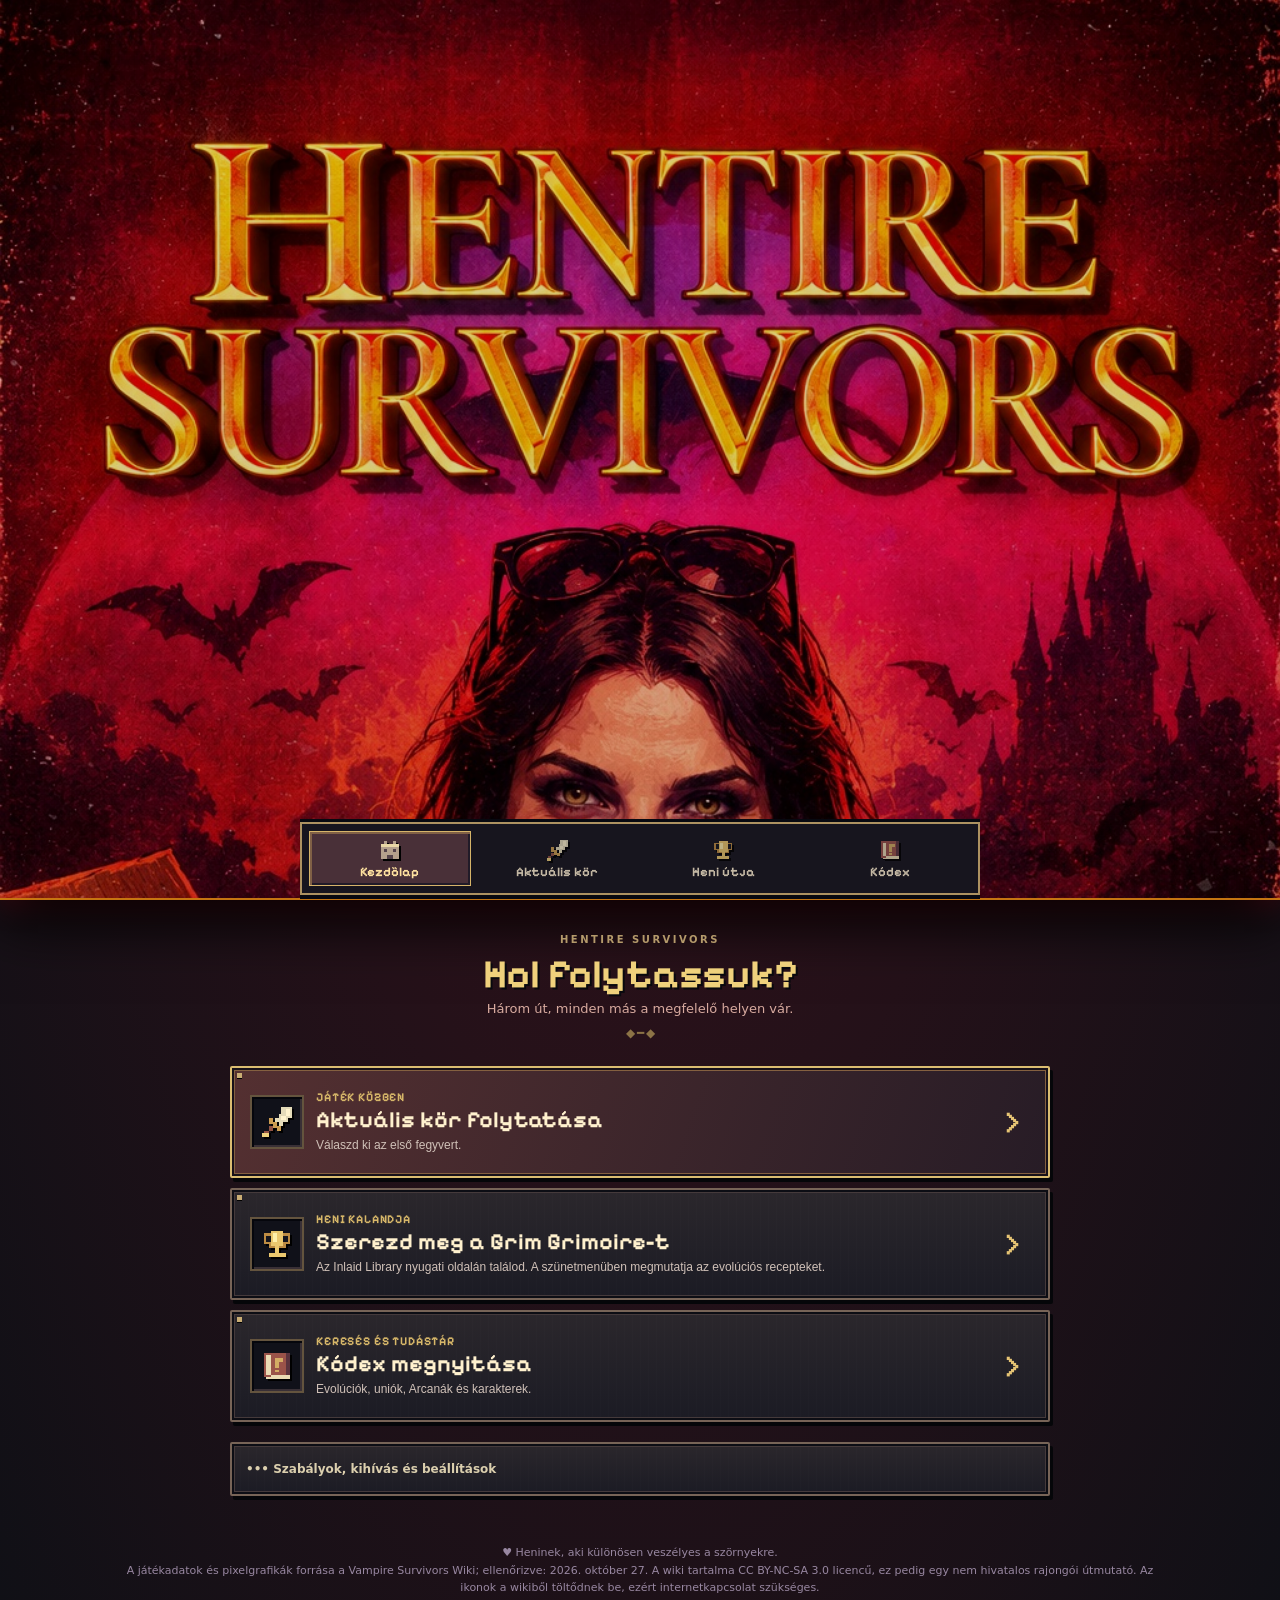
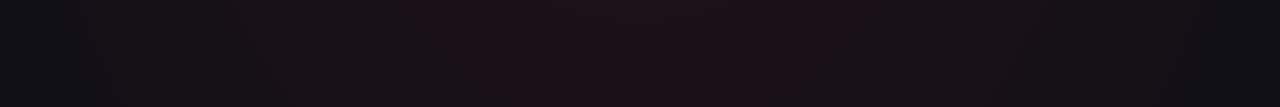
==== index.html @ e1e6dc64 "Connect the codex, original map atlas and contextual run guidance" ====
<!doctype html>
<html lang="hu"><head><meta charset="utf-8"><meta name="viewport" content="width=device-width,initial-scale=1,viewport-fit=cover"><meta name="theme-color" content="#15091e"><meta name="apple-mobile-web-app-capable" content="yes"><meta name="apple-mobile-web-app-status-bar-style" content="black-translucent"><meta name="apple-mobile-web-app-title" content="Hentire Survivors"><link rel="manifest" href="manifest.json"><link rel="apple-touch-icon" sizes="180x180" href="apple-touch-icon.png"><title>Hentire Survivors ♥</title>
<style>
:root{--ink:#fff8e5;--muted:#cdbdd5;--rose:#c43161;--gold:#f6c65e;--night:#100817;--card:#21132e;--line:#4c345a}*{box-sizing:border-box}html{scroll-behavior:smooth}body{margin:0;color:var(--ink);font-family:ui-rounded,-apple-system,BlinkMacSystemFont,system-ui,sans-serif;background:radial-gradient(circle at 20% 0,#50163d 0,transparent 34rem),radial-gradient(circle at 100% 20%,#29255d 0,transparent 30rem),var(--night);min-height:100vh}body:before{content:"";position:fixed;inset:0;pointer-events:none;opacity:.12;background-image:url("data:image/svg+xml,%3Csvg xmlns='http://www.w3.org/2000/svg' width='90' height='90'%3E%3Cpath d='M45 1 51 34 84 45 51 51 45 84 39 51 6 45 39 39Z' fill='none' stroke='%23f5c45e'/%3E%3C/svg%3E")}a{color:inherit}.wrap{width:min(1080px,100%);margin:auto;padding:0 15px 90px}.hero{text-align:center;padding:54px 8px 28px}.eyebrow,.badge,.kind{text-transform:uppercase;letter-spacing:.16em;font-size:10px;font-weight:900;color:var(--gold)}h1,h2{font-family:Georgia,serif}.hero h1{font-size:clamp(40px,10vw,76px);line-height:.94;margin:14px 0;text-shadow:0 3px 0 #5b193b}.hero p{max-width:680px;margin:auto;color:#e3d5e7;line-height:1.6}.heart{display:inline-block;animation:beat 1.6s infinite}@keyframes beat{50%{transform:scale(1.2)}}.quick{display:grid;grid-template-columns:repeat(3,1fr);gap:10px;margin:22px 0}.quick article,.tip,.intro{padding:16px;border:1px solid var(--line);border-radius:18px;background:linear-gradient(145deg,#2b1837,#1b1025);box-shadow:0 12px 30px #05020866}.quick b{display:block;color:var(--gold);font-size:22px}.quick span{font-size:12px;color:var(--muted)}.intro{margin:0 0 18px;text-align:left}.intro h2{margin:0 0 7px;color:var(--gold);font-size:22px}.intro p{margin:0;color:#e3d5e7;line-height:1.55}.tip{line-height:1.5;border-color:#77502b;background:linear-gradient(135deg,#38201c,#20132b)}.tip strong{color:var(--gold)}.nav{position:sticky;top:0;z-index:5;margin:18px -15px 24px;padding:10px 15px;display:flex;gap:8px;overflow:auto;background:#100817df;backdrop-filter:blur(15px);border-block:1px solid #ffffff13}.nav button,.chip,.check{white-space:nowrap;border:1px solid var(--line);background:#291a35;color:white;border-radius:99px;padding:10px 14px;font-weight:800}.nav button.active,.chip.active{background:var(--rose);border-color:#ed7195}.panel{display:none}.panel.active{display:block}.section-head{display:flex;align-items:end;justify-content:space-between;gap:14px;margin:30px 0 14px}.section-head h2{margin:0;font-size:32px}.section-head p{margin:5px 0 0;color:var(--muted);font-size:13px}.count{font-size:11px;color:var(--gold);white-space:nowrap}.controls{display:grid;grid-template-columns:1fr auto;gap:9px}.search{width:100%;padding:14px 16px;border:1px solid var(--line);border-radius:14px;background:#160c20;color:white;font-size:16px;outline:none}.search:focus{border-color:var(--gold)}.filters{display:flex;gap:7px;overflow:auto;margin:11px 0 15px}.filters .chip{padding:7px 11px;font-size:11px}.grid{display:grid;grid-template-columns:repeat(auto-fit,minmax(295px,1fr));gap:13px}.card{position:relative;padding:15px;border:1px solid var(--line);border-radius:20px;background:linear-gradient(150deg,#2b1a38,#1a1024);box-shadow:0 12px 28px #05020855;overflow:hidden}.card.done{opacity:.58}.card.done:after{content:"✓ megvan";position:absolute;right:-25px;top:18px;transform:rotate(38deg);background:#287055;padding:5px 30px;font-size:9px;font-weight:900}.badge{display:inline-flex;padding:4px 8px;border-radius:8px;background:#4c285d;color:#f0e3f3}.recipe{display:grid;grid-template-columns:1fr 20px 1fr 20px 1fr;align-items:center;text-align:center;margin:13px 0}.recipe.multi{grid-template-columns:1.35fr 24px 1fr}.item{min-width:0}.icons{display:flex;justify-content:center;align-items:center;gap:3px;min-height:48px;flex-wrap:wrap}.item img{width:48px;height:48px;object-fit:contain;image-rendering:pixelated;filter:drop-shadow(0 4px 5px #0008)}.icons.multi-icons img{width:34px;height:34px}.item b{display:block;font-size:12px;line-height:1.15;margin-top:5px;overflow-wrap:anywhere}.symbol{font-size:20px;color:var(--gold);font-weight:900}.result b{color:#ffd677}.details{border-top:1px solid #ffffff14;padding-top:11px;color:#d5c7da;font-size:12px;line-height:1.5}.details b{color:white}.card-actions{display:flex;align-items:center;justify-content:space-between;margin-top:12px}.learn{font-size:11px;color:var(--gold);text-decoration:none}.check{border:0;border-radius:10px;padding:8px 10px}.done .check{background:#287055}.map-list{display:grid;gap:11px;margin-top:14px}.map{display:grid;grid-template-columns:52px 1fr auto;gap:12px;align-items:center;padding:14px;border:1px solid var(--line);border-radius:18px;background:#21142e}.map-icon{width:52px;height:52px;display:grid;place-items:center;border-radius:14px;font-size:27px;background:linear-gradient(145deg,#7349b2,#341d4c)}.map h3{margin:0 0 4px;font-size:16px}.map p{margin:0;color:var(--muted);font-size:12px;line-height:1.4}.dlc-grid{display:grid;grid-template-columns:repeat(auto-fit,minmax(240px,1fr));gap:12px}.dlc{padding:18px;border:1px solid var(--line);border-radius:20px;background:linear-gradient(135deg,#2d1b3d,#1a1125)}.dlc h3{margin:9px 0 6px}.dlc p{color:var(--muted);font-size:13px;line-height:1.5}.dlc a{color:var(--gold);font-size:12px}.footer{text-align:center;color:#9887a1;font-size:11px;line-height:1.6;margin-top:48px}.empty{display:none;text-align:center;color:var(--muted);padding:35px}.empty.show{display:block}@media(max-width:540px){.hero{padding-top:38px}.quick{grid-template-columns:1fr}.quick article{display:flex;justify-content:space-between;align-items:center}.controls{grid-template-columns:1fr}.map{grid-template-columns:50px 1fr}.map .kind{grid-column:2}.card{padding:13px}.item img{width:43px;height:43px}.icons.multi-icons img{width:31px;height:31px}}@media(prefers-reduced-motion:reduce){*{scroll-behavior:auto}.heart{animation:none}}
</style><style>.portrait-card{position:relative;width:min(520px,94%);margin:24px auto 0;padding:8px 8px 12px;border:1px solid #f6c65e66;border-radius:28px;background:linear-gradient(145deg,#5b2347,#25132f);box-shadow:0 20px 50px #05020899,0 0 0 5px #ffffff08;transform:rotate(-.7deg)}.portrait-card:before,.portrait-card:after{position:absolute;z-index:2;display:grid;place-items:center;width:38px;height:38px;border-radius:50%;background:#c43161;color:#fff8e5;font-size:19px;box-shadow:0 5px 15px #0008}.portrait-card:before{content:"♥";top:-15px;left:-12px;transform:rotate(-12deg)}.portrait-card:after{content:"🦇";right:-12px;bottom:28px;transform:rotate(10deg)}.portrait-card img{display:block;width:100%;height:auto;aspect-ratio:412/302;object-fit:cover;border-radius:21px;box-shadow:inset 0 0 0 1px #ffffff22}.portrait-card figcaption{padding:10px 8px 0;color:#eadbec;font-size:12px;font-style:italic;letter-spacing:.02em}</style><style id="cover-art">:root{--cover-art:url("[data-uri]")}</style><style id="hentire-theme">/* Copyright 2021 The Pixelify Sans Project Authors (https://github.com/eifetx/Pixelify-Sans)

This Font Software is licensed under the SIL Open Font License, Version 1.1.
This license is copied below, and is also available with a FAQ at:
https://scripts.sil.org/OFL


-----------------------------------------------------------
SIL OPEN FONT LICENSE Version 1.1 - 26 February 2007
-----------------------------------------------------------

PREAMBLE
The goals of the Open Font License (OFL) are to stimulate worldwide
development of collaborative font projects, to support the font creation
efforts of academic and linguistic communities, and to provide a free and
open framework in which fonts may be shared and improved in partnership
with others.

The OFL allows the licensed fonts to be used, studied, modified and
redistributed freely as long as they are not sold by themselves. The
fonts, including any derivative works, can be bundled, embedded,
redistributed and/or sold with any software provided that any reserved
names are not used by derivative works. The fonts and derivatives,
however, cannot be released under any other type of license. The
requirement for fonts to remain under this license does not apply
to any document created using the fonts or their derivatives.

DEFINITIONS
"Font Software" refers to the set of files released by the Copyright
Holder(s) under this license and clearly marked as such. This may
include source files, build scripts and documentation.

"Reserved Font Name" refers to any names specified as such after the
copyright statement(s).

"Original Version" refers to the collection of Font Software components as
distributed by the Copyright Holder(s).

"Modified Version" refers to any derivative made by adding to, deleting,
or substituting -- in part or in whole -- any of the components of the
Original Version, by changing formats or by porting the Font Software to a
new environment.

"Author" refers to any designer, engineer, programmer, technical
writer or other person who contributed to the Font Software.

PERMISSION & CONDITIONS
Permission is hereby granted, free of charge, to any person obtaining
a copy of the Font Software, to use, study, copy, merge, embed, modify,
redistribute, and sell modified and unmodified copies of the Font
Software, subject to the following conditions:

1) Neither the Font Software nor any of its individual components,
in Original or Modified Versions, may be sold by itself.

2) Original or Modified Versions of the Font Software may be bundled,
redistributed and/or sold with any software, provided that each copy
contains the above copyright notice and this license. These can be
included either as stand-alone text files, human-readable headers or
in the appropriate machine-readable metadata fields within text or
binary files as long as those fields can be easily viewed by the user.

3) No Modified Version of the Font Software may use the Reserved Font
Name(s) unless explicit written permission is granted by the corresponding
Copyright Holder. This restriction only applies to the primary font name as
presented to the users.

4) The name(s) of the Copyright Holder(s) or the Author(s) of the Font
Software shall not be used to promote, endorse or advertise any
Modified Version, except to acknowledge the contribution(s) of the
Copyright Holder(s) and the Author(s) or with their explicit written
permission.

5) The Font Software, modified or unmodified, in part or in whole,
must be distributed entirely under this license, and must not be
distributed under any other license. The requirement for fonts to
remain under this license does not apply to any document created
using the Font Software.

TERMINATION
This license becomes null and void if any of the above conditions are
not met.

DISCLAIMER
THE FONT SOFTWARE IS PROVIDED "AS IS", WITHOUT WARRANTY OF ANY KIND,
EXPRESS OR IMPLIED, INCLUDING BUT NOT LIMITED TO ANY WARRANTIES OF
MERCHANTABILITY, FITNESS FOR A PARTICULAR PURPOSE AND NONINFRINGEMENT
OF COPYRIGHT, PATENT, TRADEMARK, OR OTHER RIGHT. IN NO EVENT SHALL THE
COPYRIGHT HOLDER BE LIABLE FOR ANY CLAIM, DAMAGES OR OTHER LIABILITY,
INCLUDING ANY GENERAL, SPECIAL, INDIRECT, INCIDENTAL, OR CONSEQUENTIAL
DAMAGES, WHETHER IN AN ACTION OF CONTRACT, TORT OR OTHERWISE, ARISING
FROM, OUT OF THE USE OR INABILITY TO USE THE FONT SOFTWARE OR FROM
OTHER DEALINGS IN THE FONT SOFTWARE.
 */
@font-face {
  font-family: "Pixelify Sans";
  src: url("[data-uri]") format("truetype");
  font-style: normal;
  font-weight: 700;
  font-display: swap;
}
@font-face {
  font-family: "Grenze Gotisch";
  src: url("[data-uri]") format("truetype");
  font-style: normal;
  font-weight: 700;
  font-display: swap;
}

:root {
  --ink: #fff3d6;
  --muted: #d7aa9f;
  --rose: #b90f22;
  --gold: #ffb21a;
  --night: #090103;
  --card: #26090d;
  --line: #76241f;
}

body {
  background:
    radial-gradient(circle at 50% 0, #9e111f 0, transparent 34rem),
    radial-gradient(circle at 10% 42%, #4e080d 0, transparent 28rem),
    #090103;
}

h1,
h2,
h3,
.nav button,
.quick b,
.badge,
.kind,
.map h3,
.dlc h3,
.item b {
  font-family: "Grenze Gotisch", Georgia, serif;
  letter-spacing: .015em;
}

h2 { font-size: clamp(34px, 7vw, 48px); }

body::before {
  background-image:
    linear-gradient(#120002b8, #090103e8),
    var(--cover-art);
  background-position: center top;
  background-size: cover;
  background-attachment: fixed;
  opacity: .3;
}

.cover-hero {
  width: 100vw;
  max-height: 900px;
  aspect-ratio: 2 / 3;
  margin: 0 0 28px calc(50% - 50vw);
  padding: 0;
  background-image: var(--cover-art);
  background-position: center top;
  background-size: cover;
  background-repeat: no-repeat;
  border-bottom: 2px solid #f09116;
  box-shadow: 0 22px 55px #000, 0 4px 24px #bd102477;
}

.quick article,
.tip,
.finder,
.card,
.map,
.dlc,
.slot,
.road-step,
.stage-card,
.relic-card,
.secret-card,
.death-step,
.run-state,
.recent-card,
.challenge-box,
.arcana-card,
.character-card,
.mechanic-card {
  border-color: #76241f;
  background: linear-gradient(145deg, #381014e8, #150507f2 68%);
  box-shadow: 0 12px 28px #0009, inset 0 1px #ffb21a14;
}

.tip,
.death-build {
  border-color: #b95b18;
  background: linear-gradient(135deg, #43150d, #1b0609 70%);
}

.nav {
  background: #0b0204ed;
  border-color: #7d221f;
  box-shadow: 0 8px 28px #000b;
}

.nav.primary-nav {
  position: fixed;
  inset: auto 10px max(8px,env(safe-area-inset-bottom));
  z-index: 30;
  display: grid;
  grid-template-columns: repeat(4,minmax(0,1fr));
  gap: 5px;
  width: min(620px,calc(100% - 20px));
  margin: 0 auto;
  padding: 7px;
  overflow: visible;
  border: 1px solid #a54128;
  border-radius: 20px;
  background: linear-gradient(145deg,#1b0508f5,#080103fa);
  backdrop-filter: blur(18px);
  box-shadow: 0 18px 42px #000d,0 0 30px #b5162938;
}
.nav.primary-nav button { display: grid; place-items: center; gap: 2px; min-width: 0; min-height: 54px; padding: 6px 4px; border-radius: 14px; white-space: normal; line-height: 1; }
.nav.primary-nav button > span { font-family: system-ui,sans-serif; font-size: 20px; }
.nav.primary-nav button > small { font-size: 10px; font-weight: 900; }

.nav button,
.chip,
.check,
.play-tools button,
.secret-done,
.dlc-toggle {
  border-color: #76241f;
  background: #2c090d;
}

.nav button.active,
.chip.active,
.play-tools button.active {
  color: #fff6dc;
  border-color: #ff9c19;
  background: linear-gradient(135deg, #bd1024, #7d0713);
  box-shadow: 0 0 16px #d3182f66;
}

.badge,
.slot-num {
  color: #ffd36a;
  background: #70111a;
}

.search,
.finder select,
.slot select {
  border-color: #76241f;
  background: #100204;
}

.roadmap::before { background: #8d2c22; }
.road-check { border-color: #ffad19; background: #26090d; }
.map-icon { background: linear-gradient(145deg, #b21b25, #4a090f); }
.details { border-color: #8d2c224d; }
.unlock-details { display: grid; gap: 8px; }
.unlock-entry { display: block; line-height: 1.42; }
.unlock-entry .unlock-entry { margin-top: 5px; padding-left: 12px; border-left: 2px solid #8d2c22; }
.unlock-entry b { color: #ffd36a; }
.result b, .learn, .symbol, .kind, .count, .eyebrow { color: #ffc143; }
.play-tools #wakeToggle { display: none; }
.compact .nav.primary-nav { display: grid; }

/* Kezdőlap és információs hierarchia */
.home-panel { max-width: 820px; margin: 0 auto; }
.home-heading { margin: 25px 0 14px; text-align: center; }
.home-heading h2 { margin: 3px 0; }
.home-heading p { margin: 0; color: #d7aa9f; font-size: 13px; }
.home-actions { display: grid; gap: 10px; }
.home-card { display: grid; grid-template-columns: 54px 1fr 24px; gap: 12px; align-items: center; width: 100%; min-height: 104px; padding: 15px; border: 1px solid #76241f; border-radius: 20px; background: linear-gradient(145deg,#310d12,#160507); color: var(--ink); text-align: left; box-shadow: 0 12px 28px #0009,inset 0 1px #ffb21a14; }
.home-card.home-play { border-color: #c67a20; background: linear-gradient(135deg,#51170f,#24070b 72%); }
.home-card .home-icon { display: grid; place-items: center; width: 54px; height: 54px; border-radius: 16px; background: #160507; font: 28px system-ui,sans-serif; }
.home-card > span:nth-child(2) { display: grid; gap: 3px; min-width: 0; }
.home-card small { color: #ffc143; font-size: 9px; font-weight: 900; letter-spacing: .12em; text-transform: uppercase; }
.home-card b { font: 700 22px/1.05 "Grenze Gotisch",Georgia,serif; }
.home-card em { color: #d7aa9f; font-size: 12px; font-style: normal; line-height: 1.35; }
.home-card > i { color: #ffc143; font: 34px/1 system-ui,sans-serif; }
.home-more,.section-drawer { margin: 13px 0 18px; border: 1px solid #76241f; border-radius: 16px; background: #160507e8; overflow: hidden; }
.home-more > summary,.section-drawer > summary { display: flex; align-items: center; justify-content: space-between; min-height: 48px; padding: 11px 14px; color: #e8c9bd; cursor: pointer; font-size: 12px; font-weight: 900; list-style: none; }
.home-more > summary::-webkit-details-marker,.section-drawer > summary::-webkit-details-marker { display: none; }
.home-more-body { padding: 0 12px 12px; }
.section-drawer[open] > summary span { transform: rotate(45deg); }
.hub-links { display: grid; grid-template-columns: repeat(3,minmax(0,1fr)); gap: 7px; padding: 0 10px 10px; }
.hub-links button { min-height: 48px; padding: 8px; border: 1px solid #76241f; border-radius: 12px; background: #2c090d; color: var(--ink); font: 700 14px "Grenze Gotisch",Georgia,serif; }

/* Játék közbeni buildsegéd */
.loadout-title { display: flex; align-items: center; justify-content: space-between; margin-bottom: 9px; }
.loadout-title h3 { margin: 0; }
.loadout-title span { color: #ffc143; font-size: 12px; font-weight: 900; }
.icon-slots { grid-template-columns: repeat(3, minmax(0, 1fr)); gap: 9px; }
.gear-slot { position: relative; min-width: 0; min-height: 126px; padding: 8px; border: 1px solid #76241f; border-radius: 17px; background: linear-gradient(145deg,#310d12,#160507); color: var(--ink); text-align: center; box-shadow: inset 0 1px #ffb21a12; }
.gear-slot.empty { display: grid; place-items: center; border-style: dashed; color: #b98177; }
.gear-slot.empty:hover { border-color: #ff9c19; color: #ffd36a; }
.slot-add { display: grid; gap: 4px; justify-items: center; }
.slot-add strong { display: grid; place-items: center; width: 40px; height: 40px; border-radius: 50%; background: #551019; color: #ffd36a; font-size: 28px; font-weight: 400; }
.slot-add span { font-size: 10px; font-weight: 800; }
.gear-main { width: 100%; min-height: 82px; padding: 4px 2px; border: 0; background: transparent; color: inherit; }
.gear-main img { display: block; width: 52px; height: 52px; margin: 0 auto 5px; object-fit: contain; image-rendering: pixelated; filter: drop-shadow(0 5px 5px #0009); }
.gear-main b { display: block; min-height: 24px; font: 700 12px/1.05 "Grenze Gotisch",Georgia,serif; overflow-wrap: anywhere; }
.gear-remove { position: absolute; top: 4px; right: 4px; display: grid; place-items: center; width: 36px; height: 36px; padding: 0; border: 1px solid #76241f; border-radius: 50%; background: #160507e8; color: #d7aa9f; font-size: 18px; }
.gear-max { display: inline-flex; align-items: center; justify-content: center; min-height: 36px; gap: 4px; margin-top: 3px; padding: 7px 10px; border: 1px solid #76241f; border-radius: 999px; background: #200609; color: #d7aa9f; font-size: 10px; font-weight: 900; }
.gear-max.active { border-color: #ff9c19; background: #7d0713; color: #fff3d6; box-shadow: 0 0 10px #d3182f66; }
.choice-assistant { margin-top: 24px; }
.recommendation-list { display: grid; gap: 9px; }
.recommendation { display: grid; grid-template-columns: 48px 1fr auto; gap: 11px; align-items: center; padding: 12px; border: 1px solid #76241f; border-radius: 16px; background: linear-gradient(145deg,#321015,#170608); }
.recommendation.ready { border-color: #3a9b75; background: linear-gradient(145deg,#12382c,#0d1f1a); }
.recommendation.next { border-color: #bd7923; }
.recommendation.synergy { border-color: #734f93; }
.recommendation-icon { position: relative; display: grid; place-items: center; width: 48px; height: 48px; border-radius: 13px; background: #100204; }
.recommendation-icon img { width: 40px; height: 40px; object-fit: contain; image-rendering: pixelated; }
.recommendation h3 { margin: 0 0 3px; font-size: 18px; }
.recommendation p { margin: 0; color: #d7aa9f; font-size: 12px; line-height: 1.4; }
.recommendation-action { min-height: 40px; padding: 9px 12px; border: 1px solid #a54128; border-radius: 10px; background: #541019; color: #fff3d6; font-size: 10px; font-weight: 900; }
.recommendation-rank { display: inline-block; margin-bottom: 4px; color: #ffc143; font-size: 9px; font-weight: 900; letter-spacing: .09em; text-transform: uppercase; }
.run-state { display: grid; grid-template-columns: 42px 1fr; gap: 10px; align-items: center; }
.run-state img { width: 40px; height: 40px; object-fit: contain; image-rendering: pixelated; }

/* Felszerelésválasztó alsó panel */
.gear-picker { width: min(720px,calc(100% - 24px)); max-width: none; max-height: min(820px,88dvh); margin: auto auto 12px; padding: 18px; border: 1px solid #a54128; border-radius: 25px; background: linear-gradient(160deg,#26090d,#090103 78%); color: var(--ink); box-shadow: 0 24px 80px #000; }
.gear-picker::backdrop { background: #050001c7; backdrop-filter: blur(5px); }
.gear-picker[open] { animation: picker-in .2s ease-out; }
@keyframes picker-in { from { transform: translateY(32px); opacity: 0; } }
.picker-head { display: flex; align-items: flex-start; justify-content: space-between; gap: 12px; }
.picker-head h2 { margin: 2px 0 13px; font-size: 31px; }
.picker-close { width: 40px; height: 40px; border: 1px solid #76241f; border-radius: 50%; background: #2c090d; color: var(--ink); font-size: 27px; }
.picker-search,.profile-search { display: flex; align-items: center; gap: 8px; padding: 10px 12px; border: 1px solid #76241f; border-radius: 13px; background: #100204; }
.picker-search input,.profile-search input { min-width: 0; width: 100%; border: 0; outline: 0; background: transparent; color: var(--ink); font-size: 16px; }
.unlocked-filter { display: flex; align-items: center; gap: 7px; margin: 11px 2px; color: #d7aa9f; font-size: 12px; }
.unlocked-filter input { accent-color: #b90f22; }
.picker-grid { display: grid; grid-template-columns: repeat(5,minmax(0,1fr)); gap: 8px; max-height: min(570px,60dvh); overflow-y: auto; padding: 2px 2px 24px; }
.picker-item,.profile-item { position: relative; min-width: 0; padding: 9px 5px; border: 1px solid #76241f; border-radius: 14px; background: #24080c; color: var(--ink); text-align: center; }
.picker-item.selected,.profile-item.done { border-color: #ff9c19; background: linear-gradient(145deg,#7d0713,#3a090e); box-shadow: 0 0 14px #d3182f44; }
.picker-item.locked { opacity: .32; }
.picker-item img,.profile-item img { display: block; width: 46px; height: 46px; margin: 0 auto 6px; object-fit: contain; image-rendering: pixelated; filter: drop-shadow(0 4px 4px #0008); }
.picker-item span,.profile-item span { display: block; font: 700 11px/1.05 "Grenze Gotisch",Georgia,serif; overflow-wrap: anywhere; }
.picker-item .item-check,.profile-item .item-check { position: absolute; top: 5px; right: 5px; display: grid; place-items: center; width: 20px; height: 20px; border-radius: 50%; background: #ff9c19; color: #26090d; font: 900 11px system-ui; }

/* Heni feloldási profilja */
.profile-overview { display: grid; grid-template-columns: 160px 1fr; gap: 16px; align-items: stretch; margin-bottom: 14px; }
.profile-ring { --profile-angle: 0deg; display: grid; place-items: center; aspect-ratio: 1; border-radius: 50%; background: conic-gradient(#ffae1a var(--profile-angle),#351015 0); box-shadow: 0 12px 30px #0009, inset 0 0 0 1px #ffb21a33; }
.profile-ring::before { content: ""; grid-area: 1/1; width: 76%; height: 76%; border-radius: 50%; background: #130406; box-shadow: inset 0 0 18px #000; }
.profile-ring > div { z-index: 1; grid-area: 1/1; text-align: center; }
.profile-ring strong { display: block; color: #ffd36a; font: 700 34px "Grenze Gotisch",Georgia,serif; }
.profile-ring span { color: #d7aa9f; font-size: 10px; }
.profile-next { display: flex; flex-direction: column; justify-content: center; padding: 17px; border: 1px solid #b95b18; border-radius: 20px; background: linear-gradient(135deg,#43150d,#1b0609 70%); }
.profile-next .next-label { color: #ffc143; font-size: 9px; font-weight: 900; letter-spacing: .12em; text-transform: uppercase; }
.profile-next h3 { margin: 5px 0; font-size: 25px; }
.profile-next p { margin: 0; color: #e0c8c1; font-size: 13px; line-height: 1.45; }
.profile-categories { display: grid; grid-template-columns: repeat(4,minmax(0,1fr)); gap: 8px; margin-bottom: 15px; }
.profile-category { min-width: 0; padding: 11px 8px; border: 1px solid #76241f; border-radius: 14px; background: #26090d; color: var(--ink); text-align: left; }
.profile-category.active { border-color: #ff9c19; background: linear-gradient(145deg,#7d0713,#3a090e); }
.profile-category b { display: block; margin-bottom: 3px; font: 700 16px "Grenze Gotisch",Georgia,serif; }
.profile-category span { color: #d7aa9f; font-size: 10px; }
.profile-category .category-bar { height: 3px; margin-top: 7px; overflow: hidden; border-radius: 4px; background: #120204; }
.profile-category .category-bar i { display: block; height: 100%; background: #ff9c19; }
.profile-browser { padding: 14px; border: 1px solid #76241f; border-radius: 20px; background: linear-gradient(145deg,#2a0b0f,#120406); }
.profile-browser-head { display: flex; justify-content: space-between; align-items: end; gap: 12px; margin-bottom: 12px; }
.profile-browser-head h3 { margin: 2px 0 0; font-size: 26px; }
.profile-search { width: min(260px,46%); padding-block: 8px; }
.profile-grid { display: grid; grid-template-columns: repeat(6,minmax(0,1fr)); gap: 8px; }
.profile-item { opacity: .48; }
.profile-item.done { opacity: 1; }
.profile-actions { display: flex; flex-wrap: wrap; gap: 7px; margin: -5px 0 15px; padding: 12px; border: 1px solid #76241f; border-radius: 15px; background: #160507; }
.profile-actions button { padding: 8px 10px; border: 1px solid #76241f; border-radius: 10px; background: #2c090d; color: var(--ink); font-weight: 800; }
.profile-actions .danger { margin-left: auto; color: #ff9a9a; }
.profile-more { min-width: 42px; font-size: 20px; }

.codex-filters {
  display: flex;
  gap: 7px;
  margin: 10px 0 15px;
  overflow-x: auto;
}

.codex-filter {
  flex: 0 0 auto;
  padding: 8px 12px;
  border: 1px solid #76241f;
  border-radius: 999px;
  background: #2c090d;
  color: var(--ink);
  font-weight: 800;
}

.codex-filter.active {
  border-color: #ff9c19;
  background: linear-gradient(135deg, #bd1024, #7d0713);
}

.arcana-grid,
.character-grid,
.mechanics-grid {
  display: grid;
  gap: 12px;
  margin-top: 15px;
}

.arcana-grid { grid-template-columns: repeat(auto-fit, minmax(330px, 1fr)); }
.character-grid { grid-template-columns: repeat(auto-fit, minmax(320px, 1fr)); }

.arcana-card,
.character-card {
  display: grid;
  grid-template-columns: 112px 1fr;
  gap: 14px;
  padding: 14px;
  border: 1px solid #76241f;
  border-radius: 19px;
}

.arcana-art,
.character-portrait {
  align-self: start;
  display: grid;
  place-items: center;
  min-height: 112px;
  border-radius: 14px;
  background: radial-gradient(circle, #9a1724, #170305 70%);
}

.arcana-art img {
  width: 104px;
  height: 142px;
  object-fit: contain;
  filter: drop-shadow(0 8px 10px #000a);
}

.character-portrait img {
  width: 96px;
  height: 112px;
  object-fit: contain;
  image-rendering: pixelated;
  filter: drop-shadow(0 8px 8px #000b);
}

.arcana-card h3,
.character-card h3 { margin: 7px 0 4px; font-size: 23px; }
.arcana-card p,
.character-card p { margin: 5px 0; color: #e0c8c1; font-size: 13px; line-height: 1.45; }
.arcana-card small { display: block; margin: 7px 0; color: var(--muted); line-height: 1.4; }
.arcana-card .learn,
.character-card .learn { display: inline-block; margin-top: 6px; }
.character-weapon { color: #ffc143 !important; font-weight: 900; }

.mechanic-card {
  border: 1px solid #76241f;
  border-radius: 17px;
  overflow: hidden;
}

.mechanic-card summary {
  display: grid;
  grid-template-columns: 38px 1fr 28px;
  align-items: center;
  gap: 8px;
  padding: 14px;
  cursor: pointer;
  list-style: none;
  font-family: "Grenze Gotisch", Georgia, serif;
  font-size: 23px;
}

.mechanic-card summary::-webkit-details-marker { display: none; }
.mechanic-icon { font-family: system-ui, sans-serif; font-size: 24px; }
.mechanic-open { color: var(--gold); text-align: center; }
.mechanic-card[open] .mechanic-open { transform: rotate(45deg); }
.mechanic-card > div { padding: 0 16px 16px 60px; color: #e0c8c1; line-height: 1.55; }
.mechanic-card p { margin-top: 0; }
.dlc-hook { color: #ffe1b0 !important; font-size: 14px !important; }
.dlc-recipes { padding-top: 10px; border-top: 1px solid #76241f66; }

@media (max-width: 540px) {
  .cover-hero {
    max-height: none;
    margin-bottom: 0;
  }
  .home-heading { margin-top: 19px; }
  .home-heading h2 { font-size: 34px; }
  .home-card { grid-template-columns: 48px 1fr 18px; min-height: 94px; padding: 12px; }
  .home-card .home-icon { width: 48px; height: 48px; font-size: 24px; }
  .home-card b { font-size: 19px; }
  .hub-links { grid-template-columns: repeat(2,minmax(0,1fr)); }
  .nav.primary-nav { inset-inline: 6px; bottom: max(5px,env(safe-area-inset-bottom)); width: calc(100% - 12px); }
  .nav.primary-nav button { min-height: 50px; }
  .nav.primary-nav button > span { font-size: 18px; }
  .nav.primary-nav button > small { font-size: 9px; }

  .arcana-grid,
  .character-grid { grid-template-columns: 1fr; }

  .arcana-card,
  .character-card { grid-template-columns: 82px 1fr; gap: 10px; padding: 11px; }
  .arcana-art,
  .character-portrait { min-height: 86px; }
  .arcana-art img { width: 76px; height: 104px; }
  .character-portrait img { width: 74px; height: 88px; }
  .arcana-card h3,
  .character-card h3 { font-size: 20px; }
  .mechanic-card > div { padding-left: 14px; }
  .visual-loadout { gap: 22px; }
  .icon-slots { grid-template-columns: repeat(3,minmax(0,1fr)); }
  .gear-slot { min-height: 132px; padding: 6px; }
  .gear-main img { width: 47px; height: 47px; }
  .recommendation { grid-template-columns: 44px 1fr; padding: 11px; }
  .recommendation-icon { width: 44px; height: 44px; }
  .recommendation-action { grid-column: 2; justify-self: start; }
  .gear-picker { width: 100%; max-height: 91dvh; margin-bottom: 0; padding: 15px 11px calc(18px + env(safe-area-inset-bottom)); border-radius: 24px 24px 0 0; }
  .picker-grid { grid-template-columns: repeat(4,minmax(0,1fr)); gap: 7px; }
  .picker-item { padding-inline: 3px; }
  .picker-item img,.profile-item img { width: 43px; height: 43px; }
  .profile-overview { grid-template-columns: 112px 1fr; gap: 10px; }
  .profile-ring strong { font-size: 28px; }
  .profile-next { padding: 13px; }
  .profile-next h3 { font-size: 20px; }
  .profile-next p { font-size: 11px; }
  .profile-categories { grid-template-columns: repeat(2,minmax(0,1fr)); }
  .profile-browser { padding: 11px 8px; }
  .profile-browser-head { display: grid; }
  .profile-search { width: 100%; }
  .profile-grid { grid-template-columns: repeat(4,minmax(0,1fr)); gap: 7px; }
  .profile-item { padding-inline: 3px; }
  .profile-actions .danger { margin-left: 0; }
}

/* Pixel grimoire: stone frames, brass bevels and clear inventory slots. */
:root { --ink: #fff1ce; --muted: #cec3b9; --line: #6a5a51; --gold: #efd17c; --pixel: "Pixelify Sans", monospace; }
body { background: radial-gradient(ellipse at top, #39121c, transparent 55rem), #101016; }
body::before { opacity: .19; }
body h2, body h3, body .home-card b, body .gear-main b,
body .picker-item span, body .profile-item span, body .profile-category b,
body .profile-ring strong, body .quick b, body .mechanic-card summary,
body .item b, body .map h3, body .dlc h3, body .nav button,
body .death-num, body .home-card small, body .badge, body .kind {
  font-family: var(--pixel); font-weight: 700; letter-spacing: 0;
}
body h2 { text-shadow: 2px 2px #08090e; }
body h3 { line-height: 1.2; }
body .section-head h2 { font-size: clamp(25px,5.6vw,34px); }
body .section-head p { line-height: 1.5; }
body .home-heading h2 { color: #efd17c; font-size: clamp(30px,7vw,40px); }
body .home-heading .eyebrow { letter-spacing: .25em; color: #b49a6b; }
body .home-heading { position: relative; padding-bottom: 12px; }
body .home-heading::after { content: "◆ ━ ◆"; display: block; color: #8c7346; margin-top: 10px; font: 12px var(--pixel); }

body .home-card, body .card, body .map, body .dlc, body .stage-card,
body .relic-card, body .secret-card, body .death-step, body .arcana-card,
body .character-card, body .mechanic-card, body .profile-browser,
body .run-state, body .recommendation, body .tip, body .finder,
body .road-step, body .home-more, body .section-drawer, body .profile-actions,
body .death-build, body .challenge-box, body .quick article {
  border: 2px solid #776457; border-radius: 2px;
  background: linear-gradient(90deg,#ffffff02 1px,transparent 1px) 0 0 / 8px 8px,
    linear-gradient(#2b272c,#1b1b24);
  box-shadow: inset 0 0 0 2px #0c0d14,inset 0 0 0 3px #453a3b,3px 4px 0 #050609;
}
body .home-card { position: relative; padding: 18px; min-height: 112px; }
body .home-card::before { content: ""; position: absolute; width: 5px; height: 5px; top: 5px; left: 5px; background: #c9ad74; box-shadow: 0 1px #000; }
body .home-card.home-play { border-color: #dbbd71; background: linear-gradient(110deg,#543031,#271c26); box-shadow: inset 0 0 0 2px #171119,inset 0 0 0 3px #846040,3px 4px #050609; }
body .home-card b { font-size: 23px; line-height: 1.15; }
body .home-card small { font-size: 12px; color: #d7b769; letter-spacing: .07em; }
body .home-card em { color: #d0c1b8; line-height: 1.45; }
body .home-card > i { font: 24px var(--pixel); color: #e6c474; }
body .home-card .home-icon, body .recommendation-icon, body .map-icon,
body .character-portrait, body .arcana-art {
  border-radius: 0; border: 2px solid #64543e; background: #101119;
  box-shadow: inset 2px 2px #05060c,inset -2px -2px #393036;
}
.pixel-emblem { display: block; width: 28px; height: 28px; image-rendering: pixelated; filter: drop-shadow(2px 2px #000); }
.home-icon .pixel-emblem { width: 34px; height: 34px; }
body .home-more > summary, body .section-drawer > summary { color: #dbcfae; min-height: 50px; }
body .home-more { margin-top: 20px; }

body button { cursor: pointer; touch-action: manipulation; }
body .check, body .chip, body .hub-links button, body .profile-actions button,
body .gear-max, body .recommendation-action, body .secret-done,
body .codex-filter, body .dlc-toggle, body .play-tools button, body .picker-close {
  border-radius: 2px; border: 2px solid #9a8560; background: #36303a; color: #eee0c0;
  box-shadow: inset 2px 2px #70605a,inset -2px -2px #15121e,2px 2px #08080c;
  font-family: var(--pixel); font-size: 14px; min-height: 44px;
}
body .chip.active, body .check.active, body .gear-max.active, body .codex-filter.active,
body .dlc-toggle.active, body .play-tools button.active {
  border-color: #efce73; color: #fff3c7; background: #693136;
  box-shadow: inset 2px 2px #b27452,inset -2px -2px #29131d,2px 2px #08080c;
}
body .nav.primary-nav { border-radius: 2px; border: 2px solid #ac9261; background: #17151e; backdrop-filter: none; box-shadow: inset 0 0 0 2px #090911,0 -3px 0 #090911,0 5px 0 #050509; }
body .nav.primary-nav button { border-radius: 0; border: 1px solid transparent; background: transparent; box-shadow: none; color: #c3b7a3; min-height: 54px; gap: 4px; }
body .nav.primary-nav button.active { border-color: #d6b469; background: #493038; color: #ffe2a0; box-shadow: inset 2px 2px #806046,inset -2px -2px #211b28; }
body .nav.primary-nav button > small { font: 700 13px/1 var(--pixel); }
body .primary-nav .pixel-emblem { width: 24px; height: 24px; }
body .primary-nav button:not(.active) .pixel-emblem { opacity: .72; }
body .wrap { padding-bottom: calc(110px + env(safe-area-inset-bottom)); }

body .gear-slot, body .picker-item, body .profile-item, body .profile-category {
  border-radius: 2px; border: 2px solid #65575a; background: #1a1923;
  box-shadow: inset 2px 2px #080910,inset -2px -2px #38323c,2px 2px #080910;
}
body .gear-slot.empty { border-style: solid; color: #97898a; background: #14151d; }
body .slot-add strong { border-radius: 0; background: transparent; color: #8a7769; font-family: var(--pixel); }
body .gear-main b { font-size: 14px; line-height: 1.15; }
body .gear-remove { border-radius: 0; width: 32px; height: 32px; border-color: #776454; background: #211b26; }
body .gear-max { padding: 5px 12px; }
body .picker-item span, body .profile-item span { font-size: 13px; line-height: 1.15; }
body .picker-item.locked, body .profile-item { opacity: 1; color: #b7aaa0; }
body .profile-item:not(.done) img, body .picker-item.locked img { opacity: .6; }
body .picker-item.selected, body .profile-item.done, body .profile-category.active {
  border-color: #d7b965; background: #493329; box-shadow: inset 2px 2px #79623e,inset -2px -2px #211923,2px 2px #080910;
}
body .item-check { border-radius: 0; background: #e7c978; }
body .profile-next { border-radius: 2px; border: 2px solid #d3af60; background: #30252a; box-shadow: inset 0 0 0 2px #15131c; }
body .profile-next h3 { font-size: 23px; }
body .profile-next p { font-size: 13px; }
body .profile-ring { width: 100%; align-self: center; border-radius: 2px; box-shadow: 3px 3px #080910; }
body .profile-ring::before { border-radius: 0; background: #191720; }
body .profile-category b { font-size: 17px; }
body .category-bar, body .category-bar i { border-radius: 0; }
body .recommendation.ready, body .run-state.ready { border-color: #85ba86; background: linear-gradient(#243c32,#192922); }
body .recommendation.next, body .run-state.waiting { border-color: #d2af64; }
body .recommendation.synergy { border-color: #9d86ba; }
body .recommendation p { color: #ded0be; font-size: 13px; }
body .recommendation h3 { font-size: 20px; }
body .badge, body .kind { border-radius: 0; background: #34252b; color: #ddbd76; font-size: 12px; }
body .search, body .finder select, body .picker-search, body .profile-search {
  border-radius: 2px; border: 2px solid #79654e; background: #11131c; box-shadow: inset 2px 2px #050609;
}
body .gear-picker { border-radius: 2px; border: 3px solid #d0b175; background: #211e29; box-shadow: inset 0 0 0 2px #090a11,0 12px 0 #0009; }
body .gear-picker::backdrop { background: #07070bd9; backdrop-filter: none; }
body .profile-actions[hidden] { display: none; }
body :focus-visible { outline: 3px solid #ffe294; outline-offset: 3px; }
body button:active { transform: translateY(1px); }
@media (hover:hover) {
  body .home-card:hover, body .hub-links button:hover, body .gear-slot.empty:hover,
  body .picker-item:hover, body .profile-item:hover { border-color: #f2d889; background-color: #39303b; }
}
@media (max-width:540px) {
  body .home-card { padding: 15px 12px; grid-template-columns: 44px 1fr 14px; gap: 10px; }
  body .home-card b { font-size: 20px; }
  body .home-icon { width: 44px; height: 48px; }
  body .home-card em { font-size: 12px; }
  body .gear-picker { border-radius: 2px 2px 0 0; }
  body .profile-next h3 { font-size: 20px; }
  body .filters .chip { font-size: 13px; }
}
@media (prefers-reduced-motion:reduce) {
  body .gear-picker[open] { animation: none; }
  body button:active { transform: none; }
}
@media (max-width:360px) {
  body .profile-overview { grid-template-columns: 78px minmax(0,1fr); }
  body .profile-ring strong { font-size: 24px; }
  body .profile-next { padding: 12px; }
}

/* The codex dock expands only inside the knowledge sections. */
.companion-dock { position:fixed; bottom:max(5px,env(safe-area-inset-bottom)); left:50%; transform:translateX(-50%); width:min(680px,calc(100% - 12px)); z-index:30; background:#14131c; border:2px solid #ad9261; box-shadow:0 -3px #080910,0 4px #080910; }
body .companion-dock .nav.primary-nav { position:static; width:100%; margin:0; border:0; box-shadow:none; }
.codex-subnav { border-top:1px solid #756344; padding:5px 7px 7px; }
.codex-subnav[hidden] { display:none; }
.subnav-hint { display:block; color:#b3a78d; font-size:10px; margin:0 2px 5px; }
.subnav-scroll { display:grid; grid-auto-flow:column; grid-template-rows:repeat(2,44px); grid-auto-columns:112px; gap:4px; overflow-x:auto; overscroll-behavior-x:contain; scrollbar-width:thin; scrollbar-color:#9d8257 #15131b; scroll-behavior:auto; }
.subnav-scroll button { scroll-snap-align:start; min-width:0; border:1px solid #665846; color:#d4c8b0; background:#25212b; padding:5px 8px; font:700 14px var(--pixel); }
.subnav-scroll button.active { color:#ffe6a5; border-color:#ebc973; background:#51363a; box-shadow:inset 2px 2px #80614b; }
body.codex-open .wrap { padding-bottom:calc(245px + env(safe-area-inset-bottom)); }
body .panel { scroll-margin-top:16px; }
body .section-drawer[hidden], .codex-browse[hidden] { display:none; }
.global-search-label { display:block; color:var(--gold); margin:12px 0 8px; font:700 18px var(--pixel); }
.search-status,.run-scope { color:var(--muted); font-size:12px; line-height:1.5; }
.codex-section-grid { display:grid; grid-template-columns:repeat(3,minmax(0,1fr)); gap:10px; margin-top:20px; }
.codex-section-card { display:grid; gap:7px; align-content:center; text-align:left; min-height:104px; padding:15px; border:2px solid #776457; background:linear-gradient(#2c2730,#1b1923); box-shadow:inset 0 0 0 2px #11121a,3px 3px #08090d; color:var(--ink); }
.codex-section-card strong { color:var(--gold); font:700 21px var(--pixel); }
.codex-section-card span { font:12px/1.4 system-ui,sans-serif; color:var(--muted); }
.connected-results { display:grid; gap:9px; }
.connected-result { display:grid; grid-template-columns:42px minmax(0,1fr) 14px; gap:10px; width:100%; text-align:left; padding:12px; color:var(--ink); background:#24202b; border:2px solid #665547; }
.connected-result > span:nth-child(2) { display:grid; gap:5px; }
.connected-result img { width:40px; height:48px; object-fit:contain; image-rendering:pixelated; }
.connected-result strong { font:700 20px var(--pixel); }
.connected-result small { color:var(--gold); font:11px system-ui,sans-serif; }
.connected-result span span { color:var(--muted); font:12px/1.4 system-ui,sans-serif; overflow-wrap:anywhere; }
.result-marker { color:var(--gold); align-self:center; text-align:center; }
.journey-shortcuts,.item-tabs { display:flex; gap:8px; overflow-x:auto; margin:12px 0 18px; padding-bottom:4px; }
.journey-shortcuts button,.item-tabs button,.context-choices button,.text-link { min-height:44px; padding:8px 10px; border:1px solid #8b7352; background:#29232c; color:var(--ink); font:700 15px var(--pixel); }
.journey-shortcuts button,.item-tabs button { flex-shrink:0; }
.item-tabs [aria-pressed="true"],.context-choices [aria-pressed="true"] { color:var(--gold); border-color:var(--gold); background:#503337; }
.item-entries { display:grid; gap:12px; margin-top:16px; }
.item-entry { display:grid; grid-template-columns:48px minmax(0,1fr); gap:12px; padding:16px; border:2px solid #776457; background:#211d27; }
.item-entry > img { width:44px; height:48px; object-fit:contain; image-rendering:pixelated; }
.item-entry h3 { margin:0; color:var(--gold); font-size:22px; }
.item-entry p { font-size:13px; line-height:1.5; }
.item-entry .learn { display:block; padding-top:12px; }
.text-link { display:block; text-align:left; background:transparent; margin:5px 0; }
.atlas-grid { display:grid; grid-template-columns:repeat(2,minmax(0,1fr)); gap:14px; margin-top:16px; }
.atlas-card { min-width:0; border:2px solid #776457; background:#211d27; box-shadow:3px 3px #080910; }
.atlas-card > a img { width:100%; aspect-ratio:16/7; object-fit:cover; display:block; image-rendering:pixelated; background:#0c0e17; border-bottom:2px solid #776457; }
.atlas-copy { padding:14px; }
.atlas-copy h3 { margin:6px 0 12px; color:var(--gold); font-size:24px; }
.atlas-copy p { font-size:13px; line-height:1.5; }
.map-art { margin:14px 0; border-top:1px solid #665546; padding-top:8px; }
.map-art summary { min-height:44px; color:var(--gold); font-size:13px; cursor:pointer; padding:8px 0; }
.map-art img { width:100%; max-height:380px; object-fit:contain; image-rendering:pixelated; background:#101019; }
.map-art a { font-size:12px; color:var(--gold); }
.image-unavailable { padding:12px; font-size:12px; }
.starter-steps { display:grid; gap:13px; margin:16px 0; }
.starter-step { display:grid; grid-template-columns:40px minmax(0,1fr); gap:14px; padding:16px; border:2px solid #776457; background:#211d27; }
.step-number { display:grid; place-items:center; width:36px; height:40px; border:2px solid #a38a5e; color:var(--gold); font:700 24px var(--pixel); background:#3b2930; }
.starter-step h3 { margin:0; color:var(--gold); }
.starter-step p { font-size:14px; line-height:1.6; }
#getting-started > .check { margin-top:16px; }
.run-context { margin:16px 0; border:2px solid #776457; padding:12px; background:#211d27; }
.run-context summary { cursor:pointer; color:var(--gold); min-height:44px; font:700 18px var(--pixel); }
#contextSummary { display:block; font:12px/1.5 system-ui,sans-serif; color:var(--muted); margin:6px 0; }
.run-context p { font-size:13px; line-height:1.5; }
.run-context label { display:block; margin:12px 0 8px; font-size:13px; color:var(--gold); }
.context-choices { display:grid; grid-template-columns:repeat(3,minmax(0,1fr)); gap:6px; max-height:260px; overflow:auto; margin:12px 0; }
.context-choices button { min-width:0; overflow-wrap:anywhere; }
.context-choices img { display:block; width:38px; height:42px; object-fit:contain; image-rendering:pixelated; margin:0 auto 5px; }
.run-checklist { border:2px solid #ac8a53; padding:14px; background:#261f26; }
.run-checklist.ready { border-color:#85ba86; background:#1a2c24; }
.run-checklist h3 { color:var(--gold); margin:0; }
.run-checklist ul { list-style:none; padding:0; font-size:13px; line-height:1.7; }
.run-checklist li.complete { color:#b0dcaf; }
.run-checklist p { font-size:13px; color:var(--muted); }
@media(max-width:650px) {
  .codex-section-grid { grid-template-columns:repeat(2,minmax(0,1fr)); }
  .atlas-grid { grid-template-columns:1fr; }
  .context-choices { grid-template-columns:repeat(2,minmax(0,1fr)); }
}
</style></head><body><main class="wrap">
<header class="hero cover-hero" role="img" aria-label="Hentire Survivors plakát Henivel"></header>
<nav class="nav primary-nav" aria-label="Főmenü"><button class="active" data-tab="home"><span>⌂</span><small>Kezdőlap</small></button><button data-tab="run"><span>🎒</span><small>Aktuális kör</small></button><button data-tab="profile"><span>🏆</span><small>Heni útja</small></button><button data-tab="recipes"><span>📖</span><small>Kódex</small></button></nav>
<section id="home" class="panel active home-panel"><div class="home-heading"><span class="eyebrow">Hentire Survivors</span><h2>Hol folytassuk?</h2><p>Három út, minden más a megfelelő helyen vár.</p></div><div class="home-actions"><button class="home-card home-play" data-open="run"><span class="home-icon">🎮</span><span><small>Játék közben</small><b>Aktuális kör folytatása</b><em id="homeRunSummary">Válaszd ki az első fegyvert.</em></span><i>›</i></button><button class="home-card" data-open="profile"><span class="home-icon">🏆</span><span><small>Heni kalandja</small><b id="homeGoalTitle">Következő cél</b><em id="homeGoalSummary">A profil alapján személyre szabva.</em></span><i>›</i></button><button class="home-card" data-open="recipes"><span class="home-icon">📖</span><span><small>Keresés és tudástár</small><b>Kódex megnyitása</b><em>Evolúciók, uniók, Arcanák és karakterek.</em></span><i>›</i></button></div><details class="home-more"><summary>••• Szabályok, kihívás és beállítások</summary><div class="home-more-body"><section class="quick"><article><b>① Fejleszd</b><span>maximumra az alapfegyvert</span></article><article><b>② Vedd fel</b><span>a hozzá tartozó passzív tárgyat</span></article><article><b>③ Nyisd ki</b><span>az evolúcióra képes ládát</span></article></section><aside class="tip"><strong>Aranyszabály:</strong> a legtöbb pályán csak a 10:00 után megjelenő főellenfelek ládái képesek evolúcióra. A passzív tárgyat általában elég birtokolni; a <em>MAX</em> jelölésű recepteknél azt is teljesen fel kell fejleszteni.</aside><div class="play-tools"><button id="compactToggle">⚡ Kompakt mód</button><button id="wakeToggle">☀ Kijelző ébren</button><button id="challengeToggle">🎲 Heni-kihívás</button></div><div id="challengeBox" class="challenge-box" hidden></div></div></details></section>
<section id="recipes" class="panel"><div class="section-head"><div><span class="eyebrow">Kódex</span><h2>Evolúciós receptek</h2><p>Keress fegyverre, passzív tárgyra, eredményre vagy kezdőkarakterre.</p></div><span id="recipeCount" class="count"></span></div><details class="section-drawer"><summary>A kódex további részei <span>＋</span></summary><div class="hub-links"><button data-open="special">✦ Uniók</button><button data-open="arcana">🃏 Arcanák</button><button data-open="characters">🧛 Karakterek</button><button data-open="mechanics">⚙ Mechanikák</button><button data-open="dlc">🦇 DLC-k</button><button data-open="how">♡ Segítség</button></div></details><div class="finder"><h3>Mi készülhet ebből?</h3><p>Válassz ki egy nálad lévő tárgyat, és megmutatjuk az összes kapcsolódó receptet.</p><select id="reverseFinder"><option value="">Válassz fegyvert vagy passzív tárgyat…</option></select><div id="finderResults"></div></div><div class="controls"><input id="search" class="search" type="search" placeholder="Például: Garlic, Wings vagy Imelda…"><button class="check" id="clearDone">Pipák törlése</button></div><div class="filters"><button class="chip active" data-filter="all">Mind</button><button class="chip" data-filter="favorites">♥ Kedvencek</button><button class="chip" data-filter="classic">Klasszikus</button><button class="chip" data-filter="advanced">Haladó</button><button class="chip" data-filter="update">Új ingyenes tartalom</button></div><div id="recipeGrid" class="grid"></div><div id="empty" class="empty">Nincs találat. Próbálj másik nevet! ✦</div></section>
<section id="run" class="panel"><div class="section-head"><div><h2>Aktuális kör</h2><p>Bökj egy üres helyre, majd válaszd ki az ikont. Az oldal megmondja, mi legyen a következő választás.</p></div><button class="check" id="resetRun">Új kör</button></div><div class="loadout-columns visual-loadout"><div><div class="loadout-title"><h3>⚔ Fegyverek</h3><span id="weaponSlotCount">0 / 6</span></div><div id="weaponSlots" class="slots icon-slots"></div></div><div><div class="loadout-title"><h3>✦ Passzív tárgyak</h3><span id="passiveSlotCount">0 / 6</span></div><div id="passiveSlots" class="slots icon-slots"></div></div></div><section class="choice-assistant"><div class="section-head mini"><div><span class="eyebrow">Játék közbeni másodpilóta</span><h2>Mit válasszak?</h2><p>A legfontosabb lehetőségek elöl, rövid indoklással.</p></div></div><div id="runRecommendations" class="recommendation-list"></div></section><div class="section-head mini"><div><h2>Evolúciós állapot</h2><p>A zöld recept már csak egy megfelelő ládára vár.</p></div></div><div id="runResults" class="run-results"></div></section>
<section id="profile" class="panel"><div class="section-head"><div><span class="eyebrow">Heni kalandja</span><h2>Heni túlélőprofilja</h2><p>A feloldásokból kiszámoljuk a személyes következő célt.</p></div><button class="check profile-more" id="profileActionsToggle" aria-label="Profilbeállítások">⋯</button></div><details class="section-drawer"><summary>Útvonalak és különleges kihívások <span>＋</span></summary><div class="hub-links"><button data-open="progress">🗝 Merre tovább?</button><button data-open="maps">🗺 Pályák</button><button data-open="secrets">👁 Titkok</button><button data-open="death">💀 Red Death</button></div></details><div class="profile-overview"><div id="profileRing" class="profile-ring"><div><strong id="profilePercent">0%</strong><span>teljesítve</span></div></div><div id="profileNext" class="profile-next"></div></div><div id="profileCategories" class="profile-categories"></div><div id="profileActions" class="profile-actions" hidden><button id="profileDefaults">Kezdő dolgok bejelölése</button><button id="profileExport">Profil mentése</button><button id="profileImportButton">Profil visszaállítása</button><button id="profileClear" class="danger">Profil törlése</button><input id="profileImport" type="file" accept="application/json" hidden></div><div class="profile-browser"><div class="profile-browser-head"><div><span class="eyebrow">Gyűjteményalbum</span><h3 id="profileCategoryTitle">Fegyverek</h3></div><label class="profile-search"><span>⌕</span><input id="profileSearch" type="search" placeholder="Keresés…"></label></div><div id="profileGrid" class="profile-grid"></div></div></section>
<dialog id="gearPicker" class="gear-picker"><div class="picker-head"><div><span class="eyebrow">Felszerelésválasztó</span><h2 id="pickerTitle">Válassz fegyvert</h2></div><button id="closePicker" class="picker-close" aria-label="Bezárás">×</button></div><label class="picker-search"><span>⌕</span><input id="pickerSearch" type="search" placeholder="Keresés név alapján…"></label><label class="unlocked-filter"><input id="onlyUnlocked" type="checkbox"> Csak a profilban feloldott tárgyak</label><div id="pickerGrid" class="picker-grid"></div></dialog>
<section id="progress" class="panel"><div class="section-head"><div><h2>Merre tovább?</h2><p>Spoilerszegény útiterv attól a ponttól, ahol az alap pályák már mennek.</p></div><span id="progressCount" class="count"></span></div><div id="progressRoadmap" class="roadmap"></div><div class="section-head"><div><h2>Pályánkénti kincsek</h2><p>Fix passzív tárgyak, ereklyék és koporsók egy helyen.</p></div></div><div id="stageGuide" class="stage-guide"></div></section>
<section id="secrets" class="panel"><div class="section-head"><div><h2>Titokvadász napló</h2><p>Először csak a játékbeli jellegű tipp látszik; a konkrét megoldást külön fedheted fel.</p></div><span id="secretCount" class="count"></span></div><div id="relicGuide" class="relic-guide"></div><div id="secretGrid" class="secret-grid"></div></section>
<section id="death" class="panel"><div class="section-head"><div><h2>Hogyan győzd le a Red Deatht?</h2><p>Ez a játék által támogatott, stabil módszer — nem a régi falba bújós trükk.</p></div></div><div id="deathGuide" class="death-guide"></div></section>
<section id="special" class="panel"><div class="section-head"><div><h2>Uniók, ajándékok és átalakulások</h2><p>Ezek eltérnek a szokásos „egy fegyver + egy passzív tárgy” szabálytól.</p></div></div><div id="specialGrid" class="grid"></div></section>
<section id="maps" class="panel"><div class="section-head"><div><h2>Bónusz pályák és kihívások</h2><p>Új szabályok, furcsább ellenfelek és komoly dicsekvési jog.</p></div></div><div class="tip"><strong>Hasznos iránytű:</strong> keresd meg a Milky Way Map ereklyét a Dairy Plant pályán, hogy a szünetmenü térképén lásd a pályatárgyakat. A Yellow Sign később felfedi az Infinite Corridor és Crimson Shroud receptjéhez szükséges gyűrűket és Metagliókat.</div><div id="mapList" class="map-list"></div></section>
<section id="dlc" class="panel"><div class="section-head"><div><h2>DLC-atlasz</h2><p>Jelöld be, mely kiegészítők vannak meg; a választás megmarad ezen a telefonon.</p></div></div><div id="dlcSettings" class="dlc-settings"></div><div id="dlcGrid" class="dlc-grid"></div></section>
<section id="how" class="panel"><div class="section-head"><div><h2>Mini terepkézikönyv</h2><p>Nincs szükség táblázatokra. Ígérem.</p></div></div><div class="grid"><article class="card"><span class="badge">Építkezés</span><h3>Először válaszd ki a célt</h3><div class="details">Tarts fenn egy fegyverhelyet és egy passzív helyet a receptnek. Ha mind a hat passzív hely betelt, a földön lévő passzív tárgyakat még felveheted, így túllépheted a normál korlátot.</div></article><article class="card"><span class="badge">Szintlépés</span><h3>Erősítsd a fegyvert</h3><div class="details">Az alapfegyvert általában maximumra kell fejleszteni. Gyűjts drágaköveket, használd a Crownt a gyorsabb fejlődéshez, és őrizd meg a megfelelő főellenfél ládáját.</div></article><article class="card"><span class="badge">Láda</span><h3>Figyeld az órát</h3><div class="details">A láda azt „jegyzi meg”, mikor jelent meg a hozzá tartozó főellenfél, nem azt, mikor nyitod ki. Egy 10:00 előtt létrejött láda általában várakozás után sem evolvál.</div></article><article class="card"><span class="badge">Unió</span><h3>Minden fegyvert fejlessz maximumra</h3><div class="details">Az unió minden fegyver-összetevőjének el kell érnie a maximális szintet. Egyetlen helyre olvadnak össze, így erősebb leszel, és felszabadul egy fegyverhely.</div></article><article class="card"><span class="badge">Megtalálás</span><h3>Honnan jönnek az összetevők?</h3><div class="details">A kezdőfegyverek a jelzett feloldás után bekerülnek a szintlépési kínálatba. A passzív tárgyak szintlépéskor vagy rögzített pályatárgyként jelennek meg; az utóbbiakat a Milky Way Map mutatja.</div></article><article class="card"><span class="badge">Kooperatív</span><h3>A szerelem megosztja a passzív tárgyakat</h3><div class="details">Bekapcsolt „share passives” mellett az egyik játékosnál lehet a fegyver, a másiknál a passzív tárgy, és a recept így is evolválható. Ideális közös játékhoz.</div></article></div></section>
<footer class="footer">♥ Heninek, aki különösen veszélyes a szörnyekre.<br>A játékadatok és pixelgrafikák forrása a Vampire Survivors Wiki; ellenőrizve: 2026. október 27. A wiki tartalma CC BY-NC-SA 3.0 licencű, ez pedig egy nem hivatalos rajongói útmutató. Az ikonok a wikiből töltődnek be, ezért internetkapcsolat szükséges.</footer>
</main><style>
.play-tools{display:flex;gap:8px;overflow:auto;margin:14px 0}.play-tools button{border:1px solid var(--line);border-radius:12px;background:#281734;color:var(--ink);padding:10px 13px;font-weight:800;white-space:nowrap}.play-tools button.active{background:var(--rose);border-color:#ef7899}.challenge-box{margin:12px 0;padding:16px;border:1px solid #f6c65e88;border-radius:18px;background:linear-gradient(135deg,#47203e,#241331);line-height:1.55}.challenge-box h3{margin:0 0 7px;color:var(--gold)}.finder{margin:0 0 16px;padding:15px;border:1px solid var(--line);border-radius:18px;background:#1c1027}.finder h3,.finder p{margin:0 0 7px}.finder p{color:var(--muted);font-size:12px}.finder select,.slot select{width:100%;padding:11px;border:1px solid var(--line);border-radius:11px;background:#100817;color:var(--ink);font-size:14px}.finder-results{margin-top:9px}.mini-recipe{display:flex;align-items:center;gap:7px;margin-top:8px;padding:9px 11px;border-radius:11px;background:#2c1a39;font-size:12px}.mini-recipe img{width:28px;height:28px;object-fit:contain;image-rendering:pixelated}.fav{border:0;background:transparent;color:#a894ae;font-size:19px;padding:4px}.fav.active{color:#ff668d}.loadout-columns{display:grid;grid-template-columns:1fr 1fr;gap:16px}.loadout-columns h3{margin:0 0 9px}.slots{display:grid;gap:8px}.slot{display:grid;grid-template-columns:25px 1fr auto;align-items:center;gap:7px;padding:8px;border:1px solid var(--line);border-radius:13px;background:#1d1128}.slot-num{display:grid;place-items:center;width:24px;height:24px;border-radius:50%;background:#4a295b;color:var(--gold);font-size:11px;font-weight:900}.max-toggle{font-size:10px;color:var(--muted);white-space:nowrap}.max-toggle input{accent-color:var(--rose)}.section-head.mini{margin-top:24px}.run-results{display:grid;gap:9px}.run-state{padding:12px;border:1px solid var(--line);border-radius:14px;background:#21142e}.run-state.ready{border-color:#45b78b;background:#15352e}.run-state.waiting{border-color:#c99b45}.run-state b{color:var(--gold)}.run-state small{display:block;color:var(--muted);margin-top:4px}.roadmap{position:relative;display:grid;gap:11px}.roadmap:before{content:"";position:absolute;left:20px;top:20px;bottom:20px;width:2px;background:#593f68}.road-step{position:relative;display:grid;grid-template-columns:42px 1fr;gap:12px;padding:14px;border:1px solid var(--line);border-radius:18px;background:#21142e}.road-step.done{opacity:.55}.road-check{z-index:1;width:40px;height:40px;border:2px solid var(--gold);border-radius:50%;background:#21142e;color:var(--ink);font-weight:900}.road-step.done .road-check{background:#287055;border-color:#55c49a}.road-step h3{margin:0 0 5px}.road-step p{margin:0;color:var(--muted);font-size:13px;line-height:1.45}.road-step details{margin-top:9px;font-size:12px;color:#d9cadd}.road-step summary,.secret-card summary{color:var(--gold);cursor:pointer;font-weight:800}.stage-guide,.relic-guide{display:grid;grid-template-columns:repeat(auto-fit,minmax(240px,1fr));gap:10px}.stage-card,.relic-card{padding:14px;border:1px solid var(--line);border-radius:17px;background:#20132c}.stage-card h3,.relic-card h3{margin:0 0 7px}.stage-card p,.relic-card p{margin:4px 0;color:var(--muted);font-size:12px;line-height:1.45}.stage-card .items{color:#f3dfae}.secret-grid{display:grid;grid-template-columns:repeat(auto-fit,minmax(270px,1fr));gap:10px;margin-top:14px}.secret-card{padding:14px;border:1px solid var(--line);border-radius:17px;background:#20132c}.secret-card.done{opacity:.55}.secret-card header{display:flex;justify-content:space-between;align-items:center;gap:8px}.secret-card h3{margin:0}.secret-card p{color:var(--muted);font-size:12px;line-height:1.45}.secret-card details{padding-top:8px;border-top:1px solid #ffffff12;font-size:12px;line-height:1.5}.secret-done{border:1px solid var(--line);border-radius:9px;background:#332141;color:white;padding:6px 8px}.death-guide{display:grid;gap:11px}.death-step{display:grid;grid-template-columns:46px 1fr;gap:12px;padding:15px;border:1px solid var(--line);border-radius:18px;background:#21142e}.death-num{width:44px;height:44px;display:grid;place-items:center;border-radius:14px;background:#681f3d;color:#ffd776;font:700 22px Georgia}.death-step h3{margin:0 0 5px}.death-step p{margin:0;color:#d3c5d8;font-size:13px;line-height:1.48}.death-build{padding:17px;border:1px solid #c75273;border-radius:18px;background:linear-gradient(135deg,#461729,#23112f)}.death-build h3{color:#ff8ca9;margin-top:0}.dlc-settings{display:flex;flex-wrap:wrap;gap:8px;margin-bottom:15px}.dlc-toggle{border:1px solid var(--line);border-radius:99px;padding:8px 11px;background:#281934;color:var(--muted);font-size:11px}.dlc-toggle.active{background:#286c54;color:white;border-color:#56b993}.compact .hero,.compact .intro,.compact .quick,.compact body>.tip,.compact .wrap>aside.tip,.compact .footer{display:none}.compact .wrap{padding-top:0}.compact .nav{margin-top:0}.compact .card .details,.compact .card .badge{display:none}.compact .card{padding:9px}.compact .recipe{margin:4px 0}.compact .section-head{margin-top:14px}.compact .item img{width:38px;height:38px}.compact .finder{display:none}@media(max-width:650px){.loadout-columns{grid-template-columns:1fr}.play-tools{margin-inline:-3px}.road-step{grid-template-columns:38px 1fr}.road-check{width:36px;height:36px}.stage-guide,.relic-guide,.secret-grid{grid-template-columns:1fr}}
</style><script>const W='https://vampire.survivors.wiki/w/';
const slug=s=>encodeURIComponent(s.replaceAll(' ','_')).replaceAll('%2F','/');
const img=s=>W+'Special:Redirect/file/'+encodeURIComponent('Sprite-'+s.replaceAll(' ','_')+'.png');
const selectImg=s=>W+'Special:Redirect/file/'+encodeURIComponent('Select-'+s.replaceAll(' ','_')+'.png');
const core=[
['Whip','Hollow Heart','Bloody Tear','Antonio','Kezdettől elérhető; Antonio ezzel indul.'],['Magic Wand','Empty Tome','Holy Wand','Imelda','Kezdettől elérhető; Imelda ezzel indul.'],['Knife','Bracer','Thousand Edge','Gennaro','Kezdettől elérhető; Gennaro ezzel indul.'],['Axe','Candelabrador','Death Spiral','Lama','Kezdettől elérhető; Lama ennek a specialistája.'],['Cross','Clover','Heaven Sword','Krochi','Vegyél fel egy Rosary tárgyat; Krochi ezzel indul.'],['King Bible','Spellbinder','Unholy Vespers','Dommario','Kezdettől elérhető; Dommario ezzel indul.'],['Fire Wand','Spinach','Hellfire','Arca','Érd el a 3. szintet a Fire Wanddal; Arca ezzel indul.'],['Garlic','Pummarola','Soul Eater','Poe','Vegyél fel öt Floor Chickent; Poe ezzel indul.'],['Santa Water','Attractorb','La Borra','Suor Clerici','Kezdettől elérhető; Clerici ezzel indul.'],['Runetracer','Armor','NO FUTURE','Pasqualina','Kezdettől elérhető; Pasqualina ezzel indul.'],['Lightning Ring','Duplicator','Thunder Loop','Porta','Győzz le 5000 ellenfelet; Porta ezzel indul.'],['Pentagram','Crown','Gorgeous Moon','Christine','Élj túl 20 percet bármelyik karakterrel.'],['Gatti Amari','Stone Mask','Vicious Hunger','Giovanna','Nyisd ki a koporsót az Inlaid Library pályán.'],['Song of Mana',"Skull O'Maniac",'Mannajja','Poppea','Nyisd ki a koporsót a Dairy Plant pályán.'],['Shadow Pinion','Wings','Valkyrie Turner','Concetta','Nyisd ki a koporsót a Gallo Tower pályán.']];
const advanced=[['Clock Lancet','MAX Silver Ring + Gold Ring','Infinite Corridor','Bárki','Szerezd meg a Yellow Signt; ezután mindkét gyűrű megjelenik a pályán.'],['Laurel','MAX Metaglio Left + Metaglio Right','Crimson Shroud','Bárki','Szerezd meg a Yellow Signt; ezután mindkét Metaglio megjelenik a pályán.'],['Bracelet','Nincs passzív tárgy','Bi-Bracelet','Gyorunton','Élj túl 15 percet a Boss Rash pályán.'],['Bi-Bracelet','Nincs passzív tárgy','Tri-Bracelet','Gyorunton','Fejleszd maximumra a Bi-Braceletet, majd nyiss ki egy megfelelő ládát.'],['Flames of Misspell',"MAX Torrona's Box",'Ashes of Muspell','Avatar Infernas','Oldd fel a titkos Avatar Infernas karaktert.']];
const updates=[['Pako Battiliar','MAX Hollow Heart','Mazo Familiar','Santa Ladonna','Oldd fel Santa Ladonnát a Laborratory frissítés tartalmában.'],['Ammo Appalate','MAX Bracer','Gunastrophe','Ingyenes frissítés','A frissebb alapjáték-kalandok során oldható fel.'],['Unearthly Bolt','MAX Tirajisú','Spirit Disturbance','Ingyenes frissítés','Az újabb ingyenes tartalomban oldható fel.'],['Glass Fandango','MAX Wings','Celestial Voulge','She-Moon Eeta','Élj túl 20 percet a Whiteout pályán.'],['Santa Javelin','MAX Clover','Seraphic Cry','Santa Ladonna','Érd el a 7. szintet a Santa Javelinnel.'],['Gaze of Gaea','Parm Aegis','Embrace of Gaea','Ingyenes frissítés','Oldd fel a hozzá tartozó karaktert, majd vedd fel a Parm Aegist.'],['Magi-Stone',"Karoma's Mana",'Kyra-Stones','Ingyenes frissítés','Oldd fel a hozzá tartozó karaktert, majd vedd fel a Karoma’s Manát.'],['Phas3r','MAX Empty Tome','Photonstorm','Space 54','Találd meg a Phas3rt a Space 54 pályán.'],['Chaos Rune','MAX Spellbinder','Wicked Ruler','Ingyenes frissítés','Oldd fel a Chaos Rune-t, majd fejleszd maximumra a Spellbindert.']];
const recipes=[...core.map(x=>[...x,'classic']),...advanced.map(x=>[...x,'advanced']),...updates.map(x=>[...x,'update'])].map((x,i)=>({id:'r'+i,weapon:x[0],passive:x[1],result:x[2],starter:x[3],acquire:x[4],group:x[5]}));
const weaponUnlocks={
  'Whip':'Kezdettől elérhető; Antonio ezzel indul.',
  'Magic Wand':'Kezdettől elérhető; Imelda ezzel indul.',
  'Knife':'Kezdettől elérhető; Gennaro ezzel indul.',
  'Axe':'Kezdettől elérhető; Lama ezzel indul.',
  'Cross':'Vegyél fel egy Rosaryt; Krochi ezzel indul.',
  'King Bible':'Kezdettől elérhető; Dommario ezzel indul.',
  'Fire Wand':'Törj össze összesen 20 fényforrást; Arca ezzel indul.',
  'Garlic':'Vegyél fel összesen 5 Floor Chickent; Poe ezzel indul.',
  'Santa Water':'Kezdettől elérhető; Suor Clerici ezzel indul.',
  'Runetracer':'Élj túl 5 percet Pasqualinával; ő ezzel indul.',
  'Lightning Ring':'Győzz le összesen 5000 ellenfelet; Porta ezzel indul.',
  'Pentagram':'Élj túl 20 percet bármelyik karakterrel; Christine ezzel indul.',
  'Gatti Amari':'Élj túl 15 percet Giovannával; ő ezzel indul.',
  'Song of Mana':'Élj túl 15 percet Poppeával; ő ezzel indul.',
  'Shadow Pinion':'Élj túl 15 percet Concettával; ő ezzel indul.',
  'Clock Lancet':'Vegyél fel egy Orologiont; Iguana Gallo ezzel indul.',
  'Laurel':'Kezdettől elérhető; Divano ezzel indul.',
  'Bracelet':'Élj túl 30 percet Divanóval vagy Gallóval; Gyorunton ezzel indul.',
  'Bi-Bracelet':'Evolváld a Braceletet Bi-Braceletté.',
  'Flames of Misspell':'Oldd fel Avatar Infernast; ezután bekerül a szintlépési kínálatba.',
  'Pako Battiliar':'Győzz le összesen 161 616 denevért vagy Pipeestrellót.',
  'Ammo Appalate':'Győzz le összesen 251 096 lövő ellenfelet.',
  'Unearthly Bolt':'Győzz le egy Bat Dragont.',
  'Glass Fandango':'Szerezd meg, majd fejleszd a 7. szintre.',
  'Santa Javelin':'Fejleszd a 7. szintre.',
  'Gaze of Gaea':'A The Coop pályán ne ölj csirkeellenfelet, és maradj egy percig a kezdőterületen.',
  'Magi-Stone':'Találd meg Westwoodsban, majd fejleszd a 7. szintre.',
  'Phas3r':'Szerezd meg a Space 54 pályán, majd fejleszd a 7. szintre.',
  'Chaos Rune':'A Secrets menüben írd be a „guinigigi” varázsigét.',
  'Peachone':'Élj túl 10 percet bármelyik karakterrel.',
  'Ebony Wings':'Fejleszd a Peachone-t a 7. szintre.',
  'Phiera Der Tuphello':'Élj túl 10 percet Pugnalával.',
  'Eight The Sparrow':'Élj túl 15 percet Pugnalával.',
  'Vento Sacro':"Élj túl 15 percet Zi'Assuntával.",
  'Bloody Tear':'Evolváld a maximális Whipet a Hollow Heart segítségével.',
  'Victory Sword':'Ölj meg 100 000 ellenfelet egyetlen futamban Queen Sigmával.',
  'Candybox':'Fedezd fel az összes standard evolúciót és uniót.',
  'Bone':'Oldd fel Mortacciót; ezután ritkán megjelenhet, illetve a Merchanttól vagy Candyboxból is kérhető.',
  'Cherry Bomb':'Oldd fel Yatta Cavallót; ezután ritkán megjelenhet, illetve a Merchanttól vagy Candyboxból is kérhető.',
  'Carréllo':'Oldd fel Bianca Rambát; ezután ritkán megjelenhet, illetve a Merchanttól vagy Candyboxból is kérhető.',
  'Celestial Dusting':"Oldd fel O'Sole Meeót; ezután ritkán megjelenhet, illetve a Merchanttól vagy Candyboxból is kérhető."
};
const passiveUnlocks={
  'Hollow Heart':'Élj túl 1 percet bármelyik karakterrel.',
  'Empty Tome':'Legyen egyszerre 6 különböző fegyvered.',
  'Bracer':'Fejleszd a King Bible-t a 4. szintre.',
  'Candelabrador':'Fejleszd a Santa Watert a 4. szintre.',
  'Clover':'Vegyél fel egy Little Clovert egy fényforrásból.',
  'Spellbinder':'Fejleszd a Runetracert a 7. szintre.',
  'Spinach':'Kezdettől elérhető.',
  'Pummarola':'Élj túl 5 percet Gennaróval.',
  'Attractorb':'Vegyél fel egy Vacuumot egy fényforrásból.',
  'Armor':'Kezdettől elérhető.',
  'Duplicator':'Fejleszd a Magic Wandot a 7. szintre.',
  'Crown':'Érd el a 10. szintet bármelyik karakterrel.',
  'Stone Mask':'Találd meg és vedd fel pályatárgyként az Inlaid Libraryben.',
  "Skull O'Maniac":'Élj túl 30 percet Lamával.',
  'Wings':'Érd el az 5. szintet bármelyik karakterrel.',
  'Silver Ring':'Szerezd meg a Yellow Signt; ezután pályatárgyként jelenik meg.',
  'Gold Ring':'Szerezd meg a Yellow Signt; ezután pályatárgyként jelenik meg.',
  'Metaglio Left':'Szerezd meg a Yellow Signt; ezután pályatárgyként jelenik meg.',
  'Metaglio Right':'Szerezd meg a Yellow Signt; ezután pályatárgyként jelenik meg.',
  "Torrona's Box":'Legyen nálad egyszerre 6 különböző evolvált fegyver.',
  'Tirajisú':'Élj túl 20 percet Krochival.',
  'Parm Aegis':'Találd meg és vedd fel valamelyik pályán.',
  "Karoma's Mana":'Találd meg és vedd fel valamelyik pályán.',
  'Chaos Malachite':'Találd meg Bat Countryban.',
  'Chaos Rosalia':'Találd meg az Astral Stair pályán.',
  'Chaos Lazulia':'Találd meg a Space 54 pályán.',
  'Chaos Altemanna':'Találd meg a Tiny Bridge pályán.',
  'Teljesen kiépített felszerelés':'Töltsd be mind a 6 fegyver- és 6 passzív helyet, és fejlessz mindent maximumra.',
  '80. szint':'Érd el a 80. karakterszintet az adott futamban.'
};
const characterUnlocks={
  'Mortaccio':'Győzz le összesen 3000 csontvázat.',
  'Yatta Cavallo':'Győzz le összesen 3000 Lion Headet.',
  'Bianca Ramba':'Győzz le összesen 3000 Milk Elementalt.',
  "O'Sole Meeo":'Győzz le összesen 3000 Dragon Shrimpet.'
};
const specials=[
{type:'Unió',base:['Peachone','Ebony Wings'],result:'Vandalier',note:'Fejleszd maximumra mindkét madarat. Az Ebony Wings akkor oldódik fel, amikor a Peachone eléri a 7. szintet.'},{type:'Unió',base:['Phiera Der Tuphello','Eight The Sparrow'],passive:'Tirajisú',result:'Phieraggi',note:'Fejleszd maximumra mindkét pisztolyt, és legyen nálad a Tirajisú. Pugnala mindkettővel indul, miután kinyitottad a koporsóját a Mad Forestben.'},{type:'Unió',base:['Vento Sacro','Bloody Tear'],result:'Fuwalafuwaloo',note:'Fejleszd maximumra a Vento Sacrót, a Whipből pedig előbb készíts Bloody Teart. Zi’Assunta a Vento Sacróval indul.'},{type:'Ajándék',base:['Victory Sword'],passive:"MAX Torrona's Box",result:'Sole Solution',note:'A Collection teljesítésével oldd fel Queen Sigmát. A Victory Sword az ajándék megszerzése után is megmarad.'},{type:'Ajándék',base:['Candybox'],passive:'Teljesen kiépített felszerelés',result:'Super Candybox II Turbo',note:'Egy evolúciós ládából jelenhet meg, ha már van Candyboxod és teljesen kiépítetted a felszerelésedet.'},{type:'Átalakulás',base:['Bone + Mortaccio'],passive:'Chaos Malachite + 80. szint',result:'Anima of Mortaccio',note:'Találd meg a Chaos Malachite-ot Bat Countryban. Nem kell hozzá láda.'},{type:'Átalakulás',base:['Cherry Bomb + Yatta Cavallo'],passive:'Chaos Rosalia + 80. szint',result:'Yatta Daikarin',note:'Találd meg a Chaos Rosaliát az Astral Stair pályán. Nem kell hozzá láda.'},{type:'Átalakulás',base:['Carréllo + Bianca Ramba'],passive:'Chaos Lazulia + 80. szint',result:'Carrozza!',note:'Találd meg a Chaos Lazuliát a Space 54 pályán. Nem kell hozzá láda.'},{type:'Átalakulás',base:["Celestial Dusting + O'Sole Meeo"],passive:'Chaos Altemanna + 80. szint',result:"Profusione D'Amore",note:'Találd meg a Chaos Altemannát a Tiny Bridge pályán. Nem kell hozzá láda.'}];
const maps=[['🌿','Il Molise','Bónusz','Oldd fel a Hyper módot bármelyik normál pályán. Tizenöt perces növénykert, ahol minden láda azonnal képes evolúcióra.'],['🌙','Moongolow','Bónusz','Oldd fel a Hyper módot négy normál pályán. Minden szokásos passzív tárgy megtalálható a földön; innen vezet az út a Holy Forbiddenre is.'],['☀️','Holy Forbidden','Rejtett bónusz','Indítsd el a Lunar Eclipse eseményt Moongolowban egy nem titkos karakterrel, éld túl a folyosót, majd vedd fel a Yellow Signt.'],['❄️','Whiteout','Bónusz','Gyűjts össze 20 Orologiont. Itt található az Antidote; 20 perc túlélésével feloldódik a Glass Fandango.'],['🚪','Room 1665','Titkos kihívás','A Secrets menü egyik varázsigéjével elérhető rejtett szoba. Küzdd át magad a számozott termeken, és szerezd meg a Darkassót.'],['♻️','Green Acres','Kihívás','Oldd fel a Hyper módot két normál pályán. Az ellenséghullámokat véletlenszerűen kölcsönzi más pályákról.'],['🦴','The Bone Zone','Kihívás','Oldd fel a Hyper módot három normál pályán. Nincs gyógyító tárgy, csak csontok, pénz és egyre nagyobb veszély.'],['👑','Boss Rash','Kihívás','Oldd fel a Hyper módot mind az öt normál pályán. Tizenöt perces főellenfél-roham; a túlélés feloldja Gyoruntont.'],['🌉','Tiny Bridge','Kihívás','Érd el a 80. szintet az Inverse Gallo Towerben. Keskeny, kelet–nyugati csatatér két ellenséges tábor között.'],['🦇','Bat Country','Kihívás','Érd el a 80. szintet az Inverse Mad Forestben. Főleg denevérek; itt található Mortaccio Chaos Malachite-ja.'],['✨','Astral Stair','Kihívás','Érd el a 80. szintet az Inverse Inlaid Libraryben. Ajtók kötik össze a sávokat; itt van a Chaos Rosalia és a Trisection.'],['🚀','Space 54','Kihívás','Gyűjts össze öt Gold Fingert. Húszperces kozmikus pálya, rajta a Phas3r és a Chaos Lazulia.'],['🧪','Laborratory','Kihívás','Gyűjts össze 33 Rosaryt. Húzz meg karokat, aktiválj csapdákat, és keresd a Santa Javelin korszakának titkait.'],['🛒','Carlo Cart','Kihívás','Okozz 25 120 sebzést a Laborratory Trainnel. Gyors, vízszintes csilletúra.']];
const dlcs=[['Legacy of the Moonspell','Mt. Moonspell','Silver Wind + MAX Pummarola → Festive Winds; Four Seasons + MAX Spinach és Candelabrador → Godai Shuffle; Summon Night + MAX Duplicator → Echo Night; Mirage Robe + MAX Attractorb → J’Odore; Night Sword + MAX Stone Mask → Muramasa.','Japán népmesék, yokai szörnyek és egy hatalmas, felfedezésre csábító hegyvidék. Akkor jó választás, ha Heni misztikus hangulatot és látványos elemi fegyvereket szeretne.'],['Tides of the Foscari','Lake és Abyss Foscari','Eskizzibur + MAX Armor → Legionnaire; Flash Arrow + MAX Bracer és Clover → Millionaire; Prismatic Missile + MAX Crown → Luminaire; Shadow Servant + MAX Skull O’Maniac → Ophion. A SpellString, SpellStream és SpellStrike SpellStrommá egyesül.','Varázsiskola, három hős és egy titkokkal teli tó, amely alatt egy sokkal sötétebb világ rejtőzik. Különösen jó, ha a felfedezés és a történetszerű haladás tetszik.'],['Emergency Meeting','Polus Replica','Minden legénységi fegyver a hozzá tartozó Mini passzív tárggyal párosítható; mindkettőt maximumra kell fejleszteni. Például: Report! + Mini Crewmate → Emergency Meeting.','Az Among Us feladatai teljesen őrült fegyverekké változnak. Könnyed, vicces DLC, tele gyanús legénységi tagokkal és ismerős poénokkal.'],['Operation Guns','Neo Galuga','A legtöbb fegyverhez Weapon Power-Up szükséges: Long Gun → Prototype A; Short Gun + Bracer → Prototype B; Spread Shot + Empty Tome → Prototype C; C-U-Laser + Tirajisú → Pronto Beam.','Contra-hangulat, gépfegyverek, rakéták és hatalmas robbanások. Annak való, aki a klasszikus vámpírvadászat helyett néha egy teljes akciófilmet szeretne a képernyőre.'],['Ode to Castlevania','Dracula kastélya','Ez a legnagyobb receptgyűjtemény. A Belmont-fegyverek többsége az alapjáték ismert passzív tárgyait használja, a későbbi fegyverek közül pedig sok uniót alkot.','A nagy gótikus lakoma: egy óriási kastély, Belmontok, vámpírok és elképesztő mennyiségű zene, karakter és fegyver. Ha csak egy nagy DLC kell, ez a legbőségesebb.'],['Legacy of the Bloodmoon','Bloodmoon pályák','A 2026-os receptek közé tartozik a Scarlet Needle + MAX Pummarola → Cardinal Rain, valamint elemi uniók, például FireFall + FireBall + FireWall → FireStall.','Vérholdas, vad és elementáris kaland új fegyver-uniókkal. Azoknak izgalmas, akik már az alapjáték mélyebb rendszereit is magabiztosan használják.'],['Emerald Diorama','Dioráma-pályák','Nagy fegyverfa képességkatalizátorokkal. Példák: Fleuret + Crystalline Carve → Dress Sword; Town Sword + Swallow Slice → Lordstar.','Miniatűr világok és nagy, elágazó fegyverfák. Sok kísérletezést kínál azoknak, akik szeretnek recepteket felfedezni és szokatlan buildeket összerakni.'],['Ante Chamber','Ante Chamber','A 2026-os receptek MAX Outer Saboteurt használnak: Infernolatro → NaneInferno; Gros Michel → Cavendish; Fibonacci Spritz → Royal Flush; Celestial Booster → Negative Space.','Szürreális, szabálytalan előszoba különös fegyverekkel és matematikai tréfákkal. Akkor érdemes belevágni, ha Heni már tényleg furcsább kihívásokra vágyik.']];
const arcanas=[
['Game Killer (0)','A fejlődés leáll; a drágakövek robbanó lövedékekké válnak, a ládák pedig legalább három tárgyat adnak.','Győzd le The Endert a Cappella Magnában.','special'],
['Gemini (I)','A felsorolt fegyverek megkapják a különálló ikerfegyverüket is. Különösen erős a madarakkal, pisztolyokkal és Gatti Amarival.','Érd el az 50. szintet Pugnalával.','offense'],
['Twilight Requiem (II)','A felsorolt lövedékek lejáratkor felrobbannak; remek a King Bible, Lightning Ring és hasonló fegyverek mellé.','Érd el az 50. szintet Dommarióval.','offense'],
['Tragic Princess (III)','Mozgás közben csökkenti több irányított és területi fegyver újratöltési idejét.','Érd el az 50. szintet Portával.','offense'],
['Awake (IV)','Három extra feltámadást ad; minden elhasznált feltámadás tartósan növeli a fő harci értékeket.','Érd el az 50. szintet Krochival.','survival'],
['Chaos in the Dark Night (V)','A lövedéksebesség folyamatosan hullámzik, és minden szinttel véglegesen is növekszik.','Érd el az 50. szintet Giovannával.','offense'],
['Sarabande of Healing (VI)','Megduplázza a gyógyítást, a gyógyulás pedig sebzi a közeli ellenfeleket is.','Vedd fel a Randomazzót a Gallo Towerben.','survival'],
['Iron Blue Will (VII)','A kés-, ostor- és lövedékjellegű fegyverek többször visszapattanhatnak és új célokat találhatnak.','Érd el az 50. szintet Gennaróval.','offense'],
['Mad Groove (VIII)','Kétpercenként a karakter köré húzza a pályatárgyakat, ládákat, felszedhető tárgyakat és fényforrásokat.','Éld túl a Mad Forest 31. percét.','utility'],
['Divine Bloodline (IX)','A páncél és a hiányzó életerő visszacsapó sebzéssé válik; megfelelő ölésekkel a Max Health is nő.','Érd el az 50. szintet Clericivel.','survival'],
['Beginning (X)','A kezdőfegyver és néhány kapcsolódó fegyver több lövedéket kap. Egyszerű, azonnali erősítés.','Érd el az 50. szintet Antonióval.','offense'],
['Waltz of Pearls (XI)','A Magic Wand-, Cross-, Fire Wand- és Carréllo-család lövedékei többször visszapattannak.','Érd el az 50. szintet Imeldával.','offense'],
['Out of Bounds (XII)','A megfagyasztott ellenfelek felrobbannak, az Orologionok pedig gyakrabban jelennek meg.','Éld túl a Gallo Tower 31. percét.','control'],
['Wicked Season (XIII)','A Growth, Luck, Greed és Curse felváltva megduplázódik, és szintenként is tovább növekszik.','Érd el az 50. szintet Christine-nel.','economy'],
['Jail of Crystal (XIV)','Több gyors lövedék esélyt kap az ellenfelek megfagyasztására.','Érd el az 50. szintet Pasqualinával.','control'],
['Disco of Gold (XV)','A pénzeszsák Gold Fevert indít, az összegyűjtött arany pedig gyógyít.','Éld túl az Inlaid Library 31. percét.','economy'],
['Slash (XVI)','Kritikus találatot enged több pengés fegyvernek, és megduplázza az összes kritikus sebzést.','Érd el az 50. szintet Lamával.','offense'],
['Lost & Found Painting (XVII)','A Duration időszakosan nagyon alacsony és nagyon magas érték között hullámzik, szintenként pedig nő.','Érd el az 50. szintet Poppeával.','offense'],
['Boogaloo of Illusions (XVIII)','Az Area folyamatosan változik, és minden szinttel tartósan nagyobb lesz.','Érd el az 50. szintet Concettával.','offense'],
['Heart of Fire (XIX)','Több tüzes és robbanó fegyver becsapódáskor felrobban; sérüléskor a karakter is robbanást kelt.','Érd el az 50. szintet Arcával.','offense'],
['Silent Old Sanctuary (XX)','Rerollt, Skipet és Banish-t ad; minden üres fegyverhely növeli a sebzést és csökkenti a Cooldownt.','Éld túl a Dairy Plant 31. percét.','special'],
['Blood Astronomia (XXI)','Több közeli és időalapú fegyver köré külön sebző zónát rajzol, amelyet a Magnet és az Amount erősít.','Érd el az 50. szintet Poe-val.','control']
].map((a,i)=>({id:'a'+i,name:a[0],effect:a[1],unlock:a[2],group:a[3]}));

const characters=[
['Antonio Belpaese','Whip','Kezdettől elérhető.','10 szintenként +10% Might, legfeljebb +50%.'],
['Imelda Belpaese','Magic Wand','Kezdettől feloldva; meg kell vásárolni.','Öt szintenként +10% Growth, legfeljebb +30%.'],
['Pasqualina Belpaese','Runetracer','Kezdettől feloldva; meg kell vásárolni.','Öt szintenként +10% lövedéksebesség, legfeljebb +30%.'],
['Gennaro Belpaese','Knife','Kezdettől feloldva; meg kell vásárolni.','Minden fegyverhez állandó +1 Amount.'],
['Arca Ladonna','Fire Wand','Fejleszd a Fire Wandot 4. szintre.','10 szintenként 5%-kal jobb Cooldown, legfeljebb −15%.'],
['Porta Ladonna','Lightning Ring','Fejleszd a Lightning Ringet 4. szintre.','Állandó +30% Area és erős ideiglenes kezdő Cooldown.'],
['Lama Ladonna','Axe','Élj túl 20 percet legalább 10% Curse mellett.','10 szintenként +5% Might, Move Speed és Curse, legfeljebb +20%.'],
['Poe Ratcho','Garlic','Fejleszd a Garlicot 7. szintre.','Nagyobb felszedési távolság, de 30-cal kevesebb Max Health.'],
['Suor Clerici','Santa Water','Gyógyíts összesen 1000 HP-t.','Regeneráció és +50 Max Health; az elején óriási ideiglenes Area.'],
['Dommario','King Bible','Szerezz 5000 aranyat egyetlen körben.','+40% Duration és Speed, cserébe −40% Move Speed.'],
['Krochi Freetto','Cross','Győzz le összesen 100 000 ellenfelet.','Egy feltámadással indul, majd a 33. szinten még egyet kap.'],
['Christine Davain','Pentagram','Fejleszd a Pentagramot 7. szintre.','Egy extra szinttel indul; gyorsan építhető Pentagram-specialista.'],
['Pugnala Provola','Phiera Der Tuphello + Eight The Sparrow','Nyisd ki a Mad Forest koporsóját.','Minden szinten +1% Might; kiválóan skálázódik hosszú körökben.'],
['Giovanna Grana','Gatti Amari','Nyisd ki az Inlaid Library koporsóját.','Minden szinten +1% Projectile Speed.'],
['Poppea Pecorina','Song of Mana','Nyisd ki a Dairy Plant koporsóját.','Minden szinten +1% Duration.'],
['Concetta Caciotta','Shadow Pinion','Nyisd ki a Gallo Tower rejtett koporsóját.','Minden szinten +1% Area.'],
['Mortaccio','Bone','Győzz le összesen 3000 csontvázat.','20 szintenként több lövedéket kap; a Chaos Malachite átalakíthatja.'],
['Yatta Cavallo','Cherry Bomb','Győzz le összesen 3000 Lion Headet.','20 szintenként több lövedéket kap; a Chaos Rosalia átalakíthatja.'],
['Bianca Ramba','Carréllo','Győzz le összesen 3000 Milk Elementalt.','20 szintenként több lövedéket kap; a Chaos Lazulia átalakíthatja.'],
["O'Sole Meeo",'Celestial Dusting','Győzz le összesen 3000 Dragon Shrimpet.','20 szintenként több lövedéket kap; a Chaos Altemanna átalakíthatja.'],
['Sir Ambrojoe','La Robba','Győzz le összesen 6000 Stage Killert.','20 szintenként több lövedék, az elején pedig nagy ideiglenes Amount.'],
['Iguana Gallo Valletto','Clock Lancet','Készíts Infinite Corridort.','Extra szinttel indul, és öt szintenként +10% Growthot kap.'],
['Divano Thelma','Laurel','Készíts Crimson Shroudot.','Extra szinttel indul, és öt szintenként +1 Armort kap.'],
["Zi'Assunta Belpaese",'Vento Sacro','Nyisd ki a Cappella Magna koporsóját.','Szintenként +0,5% Might, Speed, Duration és Area.'],
['Queen Sigma','Victory Sword','Teljesítsd az alapjáték 1.0 Collection gyűjteményét.','Rendkívül erős statokkal és extra Arcana-választásokkal indul.'],
['Bat Robbert','Pako Battiliar','Evolváld a Pako Battiliart.','Kritikus HP-nál gyógyul és futamonként többször növelheti a Max Health-et.'],
["Zi'Appunta Belpaese",'Ammo Appalate','Evolváld az Ammo Appalate-et.','Extra robbanó kellékeket találhat, és érintéssel széttöri a fényforrásokat.'],
['Big Troubler','Unearthly Bolt','Evolváld az Unearthly Boltot.','Az aranypénzek aktiválják a fegyverét és sebzésfogó pajzsként is szolgálnak.'],
['She-Moon Eeta','Glass Fandango','Élj túl 20 percet Whiteoutban.','Kritikus HP-nál 10 másodpercre megfagyaszt minden ellenfelet.'],
['Para Kooleo','Penshin Fatcha','Élj túl 20 percet a The Lycaeum pályán.','A kezdőfegyvere nem evolvál, de különösen erős Limit Breaket kap.'],
['Santa Ladonna','Santa Javelin','Élj túl 20 percet a Laborratory pályán.','Ideiglenes Cooldown-bónusz; kritikus HP-nál Rosaryt aktivál.'],
['Gazebo','Gaze of Gaea','Élj túl 20 percet a The Coop pályán.','Minden 30 pontnyi túlgyógyítás véletlenszerű statot növel.'],
['Chula-Reh','Magi-Stone','Élj túl 20 percet Westwoodsban.','Harminc másodpercenként, illetve Rerollo felvételekor újrasorsolja a szerencséjét.'],
['Space Dude','Phas3r','Élj túl 20 percet a Space 54 pályán.','A Cooldowntól függően időnként kétszer aktiválhatja az összes fegyvert.']
].map((c,i)=>({id:'c'+i,name:c[0],weapon:c[1],unlock:c[2],power:c[3],group:i<25?'classic':'update'}));

const mechanics=[
['⚡','PowerUpok','A főmenüben aranyért vásárolt, minden karakterre érvényes állandó fejlesztések. A Might, Cooldown, Amount és Growth általában a leghasznosabb korai befektetés.','PowerUp'],
['🍀','Luck','Nem csak a ládákat javítja: növeli a kritikus találatok, ritka események és jobb fényforrástárgyak esélyét is.','Luck'],
['💀','Curse és Charm','A Curse gyorsabbá, erősebbé és népesebbé teszi az ellenfeleket. A Charm főleg a mennyiségüket emeli; több veszély, de több XP és gyorsabb ölési célok.','Curse'],
['♾','Limit Break','A Great Gospel után, teljes buildnél a szintlépések tovább erősítik a fegyverek Might, Area, Speed és Amount értékeit.','Limit Break'],
['🔁','Endless mód','A Seventh Trumpet oldja fel. A pálya időciklusa újraindul, az ellenfelek pedig minden körrel veszélyesebbek lesznek.','Endless mode'],
['🪞','Inverse mód','Gracia’s Mirror után érhető el. A pálya megfordul, az ellenfelek sokkal erősebbek, a Merchant pedig extra Arcana-vásárlást kínál.','Inverse mode'],
['🔥','Hyper és Hurry','A Hyper gyorsítja a pályát és több aranyat ad; a Hurry kétszeres órasebességgel rövidebb, intenzívebb futamot készít.','Stage Modifiers'],
['🥚','Golden Egg','Véglegesen, kis véletlenszerű mértékben növeli egy karakter statjait. Nagy mennyiségnél teljesen elszállhat tőle az erőegyensúly.','Golden Egg'],
['🛒','Merchant','Big Trouser fegyvert és tárgyakat árul. Inverse módban Arcana is vehető nála; Endless módban minden ciklusban visszatér.','Merchant'],
['🎒','Hat hely és pályatárgyak','Hat passzív hely betöltése után a földön lévő passzív tárgyak még felvehetők, így a normál készletkorlát fölé lehet menni.','Passive item'],
['🎲','Reroll, Skip, Banish és Seal','A Reroll új kínálatot ad; a Skip kihagyja a választást; a Banish kivesz egy tárgyat az adott körből; a Seal már indulás előtt kizárja.','Reroll'],
['🎁','Ládák és evolúciós időzítés','A legtöbb pályán a 10:00 után létrejött főellenfél-láda evolvál. A láda születési ideje számít, nem az, hogy mikor nyitod ki.','Treasure Chest'],
['🃏','Arcana-időzítés','Bekapcsolva az első lapot induláskor választod, a következő Arcana-ládák pedig normál 30 perces pályán 11:00 és 21:00 körül érkeznek.','Arcanas'],
['📖','Adventures','Önálló, kisebb kampányok saját fejlődéssel és célokkal. Jó mód arra, hogy régi rendszereket új, irányított sorrendben próbálj ki.','Adventures'],
['👥','Kooperatív játék','A karakterek felváltva szinteznek. Megosztott passzív tárgyaknál az egyik játékos fegyveréhez a másik játékos tárgya is teljesítheti az evolúció feltételét.','Co-op']
];

function fallback(el){el.onerror=null;el.style.display='none';el.parentElement.insertAdjacentHTML('afterbegin','<span style="font-size:30px">✦</span>')}
function iconNames(name){return name.replace(/^MAX /,'').split(' + ').map(s=>s.trim()).filter(s=>s&&!/^(Nincs|Teljesen|\d+\.|80\.|szint)/i.test(s))}
function item(name,result=false){const names=iconNames(name),icons=names.length?names.map(n=>'<img src="'+img(n)+'" alt="'+n+' ikon" title="'+n+'" onerror="fallback(this)">').join(''):'<span style="font-size:30px">—</span>';return '<div class="item '+(result?'result':'')+'"><div class="icons '+(names.length>1?'multi-icons':'')+'">'+icons+'</div><b>'+name+'</b></div>'}
function components(name){return name.replaceAll('MAX ','').split(' + ').map(s=>s.trim()).filter(Boolean)}
function componentUnlock(name,kind='any'){const clean=name.replace(/^MAX /,'').trim();if(kind==='weapon'&&weaponUnlocks[clean])return weaponUnlocks[clean];if(kind==='passive'&&passiveUnlocks[clean])return passiveUnlocks[clean];return weaponUnlocks[clean]||passiveUnlocks[clean]||characterUnlocks[clean]||'A hozzá tartozó kihívás vagy karakter feloldása után válik elérhetővé.'}
function unlockLines(name,kind='any'){return components(name).map(n=>'<span class="unlock-entry"><b>'+n+':</b> '+componentUnlock(n,kind)+'</span>').join('')}
function evolutionRule(r){if(r.passive==='Nincs passzív tárgy')return 'Fejleszd maximumra ezt a fegyvert: '+r.weapon+'. Ezután nyiss ki egy evolúcióra képes ládát; külön passzív tárgy nem kell.';const maxNote=r.passive.includes('MAX ')?' A MAX-szal jelölt tárgyakat is fejleszd maximumra.':'';return 'Fejleszd maximumra ezt a fegyvert: '+r.weapon+'. Legyen nálad ez a fejlesztő tárgy: '+r.passive.replaceAll('MAX ','')+'. Ezután nyiss ki egy evolúcióra képes ládát.'+maxNote}
function card(r){const done=localStorage.getItem('vs-'+r.id)==='1',search=(r.weapon+' '+r.passive+' '+r.result+' '+r.starter+' '+componentUnlock(r.weapon,'weapon')+' '+components(r.passive).map(x=>componentUnlock(x,'passive')).join(' ')).toLowerCase();return '<article class="card '+(done?'done':'')+'" data-id="'+r.id+'" data-group="'+r.group+'" data-search="'+search+'"><span class="badge">'+(r.group==='classic'?'alaprecept':r.group==='advanced'?'haladó':'ingyenes frissítés')+'</span><div class="recipe">'+item(r.weapon)+'<span class="symbol">+</span>'+item(r.passive)+'<span class="symbol">=</span>'+item(r.result,true)+'</div><div class="details unlock-details"><span class="unlock-entry"><b>Alapfegyver elérhetővé tétele:</b> '+componentUnlock(r.weapon,'weapon')+'</span><span class="unlock-entry"><b>Fejlesztő tárgy elérhetővé tétele:</b> '+(r.passive==='Nincs passzív tárgy'?'Nem szükséges hozzá passzív tárgy.':unlockLines(r.passive,'passive'))+'</span><span class="unlock-entry"><b>Evolúciós feltétel:</b> '+evolutionRule(r)+'</span><span class="unlock-entry"><b>Kapcsolódó karakter:</b> '+r.starter+'</span></div><div class="card-actions"><a class="learn" href="'+W+slug(r.weapon)+'" target="_blank" rel="noreferrer">Részletek a wikiben ↗</a><button class="check" onclick="toggleDone(\''+r.id+'\')">'+(done?'Megvan ✓':'Megjelölés')+'</button></div></article>'}
function render(){const q=document.querySelector('#search').value.trim().toLowerCase(),f=document.querySelector('.chip.active').dataset.filter;let n=0;document.querySelector('#recipeGrid').innerHTML=recipes.map(card).join('');document.querySelectorAll('#recipeGrid .card').forEach(c=>{const ok=(!q||c.dataset.search.includes(q))&&(f==='all'||c.dataset.group===f);c.hidden=!ok;if(ok)n++});document.querySelector('#recipeCount').textContent=n+' recept';document.querySelector('#empty').classList.toggle('show',!n)}
function toggleDone(id){const k='vs-'+id;localStorage.setItem(k,localStorage.getItem(k)==='1'?'0':'1');render()}
document.querySelector('#dlc').insertAdjacentHTML('beforebegin','<section id="arcana" class="panel"><div class="section-head"><div><h2>Arcana-kódex</h2><p>A 22 alap Arcana hatása, feloldása és ideális szerepe.</p></div><span id="arcanaCount" class="count"></span></div><div class="tip"><strong>Hogyan működik?</strong> Szerezd meg a Randomazzót a Gallo Towerben. Normál pályán egy lapot induláskor, továbbiakat pedig az Arcana-ládákból választhatsz. A Darkasso később külön Darkanákat nyit meg.</div><div class="controls codex-controls"><input id="arcanaSearch" class="search" type="search" placeholder="Például: gyógyítás, kritikus vagy Gold Fever…"></div><div class="codex-filters"><button class="codex-filter arcana-filter active" data-arcana="all">Mind</button><button class="codex-filter arcana-filter" data-arcana="offense">Sebzés</button><button class="codex-filter arcana-filter" data-arcana="survival">Túlélés</button><button class="codex-filter arcana-filter" data-arcana="control">Kontroll</button><button class="codex-filter arcana-filter" data-arcana="economy">Fejlődés</button><button class="codex-filter arcana-filter" data-arcana="utility">Hasznosság</button></div><div id="arcanaGrid" class="arcana-grid"></div></section><section id="characters" class="panel"><div class="section-head"><div><h2>Karakterkódex</h2><p>Az alapjáték 34 normál karaktere. A titkos szereplők a Titkok fülön vannak.</p></div><span id="characterCount" class="count"></span></div><input id="characterSearch" class="search" type="search" placeholder="Keress karakterre, kezdőfegyverre vagy feloldásra…"><div id="characterGrid" class="character-grid"></div></section><section id="mechanics" class="panel"><div class="section-head"><div><h2>Mechanikák</h2><p>A játék fontos, de könnyen elnézhető szabályai röviden.</p></div></div><div id="mechanicsGrid" class="mechanics-grid"></div></section>');
function renderArcanas(){const q=document.querySelector('#arcanaSearch').value.trim().toLowerCase(),group=document.querySelector('.arcana-filter.active').dataset.arcana,found=arcanas.filter(a=>(group==='all'||a.group===group)&&(!q||(a.name+' '+a.effect+' '+a.unlock).toLowerCase().includes(q)));document.querySelector('#arcanaGrid').innerHTML=found.map(a=>'<article class="arcana-card"><a class="arcana-art" href="'+W+slug(a.name)+'" target="_blank" rel="noreferrer"><img loading="lazy" src="'+img(a.name)+'" alt="'+a.name+' kártya" onerror="fallback(this)"></a><div><span class="badge">'+({offense:'sebzés',survival:'túlélés',control:'kontroll',economy:'fejlődés',utility:'hasznosság',special:'különleges'}[a.group])+'</span><h3>'+a.name+'</h3><p>'+a.effect+'</p><small><b>Feloldás:</b> '+a.unlock+'</small><a class="learn" href="'+W+slug(a.name)+'" target="_blank" rel="noreferrer">Részletek a wikiben ↗</a></div></article>').join('')||'<div class="tip">Nincs ilyen Arcana.</div>';document.querySelector('#arcanaCount').textContent=found.length+' lap'}
document.querySelector('#arcanaSearch').oninput=renderArcanas;document.querySelectorAll('.arcana-filter').forEach(b=>b.onclick=()=>{document.querySelectorAll('.arcana-filter').forEach(x=>x.classList.remove('active'));b.classList.add('active');renderArcanas()});
function renderCharacters(){const q=document.querySelector('#characterSearch').value.trim().toLowerCase(),found=characters.filter(c=>!q||(c.name+' '+c.weapon+' '+c.unlock+' '+c.power).toLowerCase().includes(q));document.querySelector('#characterGrid').innerHTML=found.map(c=>'<article class="character-card"><div class="character-portrait"><img loading="lazy" src="'+selectImg(c.name)+'" alt="'+c.name+'" onerror="fallback(this)"></div><div><span class="badge">'+(c.group==='classic'?'alapjáték':'ingyenes frissítés')+'</span><h3>'+c.name+'</h3><p class="character-weapon">⚔ '+c.weapon+'</p><p><b>Képesség:</b> '+c.power+'</p><p><b>Feloldás:</b> '+c.unlock+'</p><a class="learn" href="'+W+slug(c.name)+'" target="_blank" rel="noreferrer">Karakterlap a wikiben ↗</a></div></article>').join('')||'<div class="tip">Nincs ilyen karakter.</div>';document.querySelector('#characterCount').textContent=found.length+' karakter'}document.querySelector('#characterSearch').oninput=renderCharacters;
document.querySelector('#mechanicsGrid').innerHTML=mechanics.map(m=>'<details class="mechanic-card"><summary><span class="mechanic-icon">'+m[0]+'</span><span>'+m[1]+'</span><span class="mechanic-open">＋</span></summary><div><p>'+m[2]+'</p><a class="learn" href="'+W+slug(m[3])+'" target="_blank" rel="noreferrer">Bővebben a wikiben ↗</a></div></details>').join('');renderArcanas();renderCharacters();
document.querySelector('#clearDone').onclick=()=>{recipes.forEach(r=>localStorage.removeItem('vs-'+r.id));render()};document.querySelector('#search').oninput=render;document.querySelectorAll('.chip').forEach(b=>b.onclick=()=>{document.querySelectorAll('.chip').forEach(x=>x.classList.remove('active'));b.classList.add('active');render()});
const panelParents={progress:'profile',maps:'profile',secrets:'profile',death:'profile',special:'recipes',arcana:'recipes',characters:'recipes',mechanics:'recipes',dlc:'recipes',how:'recipes'};
function openPanel(id,scroll=true){const panel=document.querySelector('#'+id);if(!panel)return;document.querySelectorAll('.panel').forEach(x=>x.classList.remove('active'));panel.classList.add('active');const parent=panelParents[id]||id;document.querySelectorAll('.primary-nav button').forEach(x=>x.classList.toggle('active',x.dataset.tab===parent));if(scroll)window.scrollTo({top:Math.max(0,panel.offsetTop-14),behavior:'smooth'});}
document.querySelectorAll('.primary-nav button').forEach(b=>b.onclick=()=>openPanel(b.dataset.tab));
document.addEventListener('click',e=>{const trigger=e.target.closest('[data-open]');if(trigger)openPanel(trigger.dataset.open)});
document.querySelector('#specialGrid').innerHTML=specials.map(s=>'<article class="card"><span class="badge">'+s.type+'</span>'+(s.passive?'<div class="recipe">'+item(s.base.join(' + '))+'<span class="symbol">+</span>'+item(s.passive)+'<span class="symbol">=</span>'+item(s.result,true)+'</div>':'<div class="recipe multi">'+item(s.base.join(' + '))+'<span class="symbol">→</span>'+item(s.result,true)+'</div>')+'<div class="details unlock-details"><span class="unlock-entry"><b>Összetevők elérhetővé tétele:</b></span>'+s.base.map(x=>unlockLines(x)).join('')+(s.passive?unlockLines(s.passive):'')+'<span class="unlock-entry"><b>'+s.type+' feltétele:</b> '+s.note+'</span></div><div class="card-actions"><a class="learn" href="'+W+slug(s.result)+'" target="_blank" rel="noreferrer">Részletek a wikiben ↗</a></div></article>').join('');
document.querySelector('#mapList').innerHTML=maps.map(m=>'<article class="map"><div class="map-icon">'+m[0]+'</div><div><h3>'+m[1]+'</h3><p>'+m[3]+'</p></div><span class="kind">'+m[2]+'</span></article>').join('');
document.querySelector('#dlcGrid').innerHTML=dlcs.map(d=>'<article class="dlc"><span class="badge">'+d[1]+'</span><h3>'+d[0]+'</h3><p class="dlc-hook">'+d[3]+'</p><p class="dlc-recipes"><b>Jellegzetes receptek:</b> '+d[2]+'</p><a href="'+W+slug(d[0])+'" target="_blank" rel="noreferrer">A DLC oldala a wikiben ↗</a></article>').join('');render();

// --- Játék közbeni segédfunkciók ---
const progressSteps=[
 {title:'Az ötödik alap pálya',short:'Érd el a 80. szintet a Gallo Towerben.',detail:'Ezzel feloldódik a Cappella Magna. Ha az első négy normál pályát már túlélted, ez a következő természetes cél.'},
 {title:'Nyisd meg a Hyper módokat',short:'Győzd le a normál pályák 25. percének főellenfeleit.',detail:'Négy Hyper alap pálya után elérhető a Moongolow. Mind az öt Hyper pálya után a Boss Rash is megnyílik.'},
 {title:'Moongolow és a Lunar Eclipse',short:'Menj Moongolowba egy nem titkos karakterrel, és éld túl a 15 percet.',detail:'A futam vége felé különleges főellenfél érkezik. Legyőzése után a Holy Forbidden folyosójára kerülsz.'},
 {title:'Szerezd meg a Yellow Signt',short:'Juss végig a Holy Forbidden egyszeri pályáján.',detail:'A Yellow Sign minden normál pályán megjeleníti a Silver Ring, Gold Ring, Metaglio Left és Metaglio Right tárgyakat.'},
 {title:'Győzd le a Red Deatht',short:'Készíts Infinite Corridort és Crimson Shroudot egy futamban.',detail:'A pontos, stabil stratégia a külön Red Death fülön található. Jutalma a Mask of the Red Death karakter és öt Golden Egg.'},
 {title:'Great Gospel és Limit Break',short:'Győzd le The Endert a Cappella Magnában.',detail:'A Great Gospel bekapcsolja a Limit Breaket: teljes build után a fegyvereidet tovább fejlesztheted.'},
 {title:'Forbidden Scrolls of Morbane',short:'Keresd meg és győzd le Sketamarit a Bone Zone-ban.',detail:'A Scrolls feloldja a Secrets menüt és engedélyezi a varázsigéket.'},
 {title:'Gyűjtsd össze a standard ereklyéket',short:'Grimoire, Map, Randomazzo, Tears, Yellow Sign, Gospel és társaik.',detail:'Ha minden alap ereklye megvan, megnyílik az Eudaimonia Machine.'},
 {title:'Inverse és Endless mód',short:'Az Eudaimonia Machine első két látogatásán szerezd meg Gracia’s Mirrort és a Seventh Trumpetet.',detail:'Miután kipróbáltad az egyik új módot, a hely újra megjelenik a másik ereklyéért.'},
 {title:'The Directer és a valódi finálé',short:'Térj vissza harmadszor az Eudaimonia Machine-be.',detail:'A végső összecsapás után megkapod a Greatest Jubilee-t. Innen a titkok, kihívások, Adventures és DLC-k miatt még rengeteg játék marad.'}
];
const stageDetails=[
 {name:'Mad Forest',items:"Skull O'Maniac · Hollow Heart · Spinach · Pummarola · Clover",relic:'—',coffin:'Pugnala: északkeletre',tip:'A Yellow Sign után a négy rejtett végjáték-tárgy is megjelenik.'},
 {name:'Inlaid Library',items:'Empty Tome nyugatra · Stone Mask keletre',relic:'Grim Grimoire: nyugatra',coffin:'Giovanna: keletre',tip:'Egyszerű vízszintes pálya; kiváló evolúciók és titkok teljesítésére.'},
 {name:'Dairy Plant',items:'Attractorb ÉNy · Armor ÉK · Wings DNy · Candelabrador DK',relic:'Milky Way Map és Ars Gouda: délre',coffin:'Poppea: délkeletre',tip:'Minden láda képes evolúcióra, időponttól függetlenül.'},
 {name:'Gallo Tower',items:'Bracer északra · Spellbinder délre',relic:"Randomazzo északra · Sorceress' Tears délre",coffin:'Concetta: titkos tükörszobában',tip:'Függőleges pálya; a tárgyakért felfelé vagy lefelé kell haladni.'},
 {name:'Cappella Magna',items:'Crown + Tirajisú északra · Duplicator délre',relic:'Great Gospel: The Ender legyőzéséért',coffin:"Zi'Assunta: délre",tip:'A finálé és a Limit Break kapuja.'},
 {name:'Moongolow',items:'16 nem-DLC passzív tárgy a kezdőpont körül',relic:'Glass Vizard a Merchanttól',coffin:'—',tip:'Buildtervezéshez és Big Trouser titkához különösen fontos.'}
];
const relics=[
 ['Grim Grimoire','Inlaid Library','Az evolúciós párosításokat mutatja a szünetmenüben.'],['Ars Gouda','Dairy Plant','Feloldja a Bestiaryt.'],['Milky Way Map','Dairy Plant','Megmutatja a pályatárgyakat a térképen.'],['Randomazzo','Gallo Tower','Feloldja az Arcana rendszert.'],["Sorceress' Tears",'Gallo Tower','Feloldja a Hurry módot.'],['Yellow Sign','Holy Forbidden','Felfedi a gyűrűket és Metagliókat.'],['Great Gospel','Cappella Magna','Feloldja a Limit Breaket.'],['Forbidden Scrolls of Morbane','The Bone Zone – Sketamari','Feloldja a Secrets menüt és a varázsigéket.'],["Gracia's Mirror",'Eudaimonia Machine','Feloldja az Inverse módot.'],['Seventh Trumpet','Eudaimonia Machine','Feloldja az Endless módot.']
];
const secretData=[
 {name:'Boon Marrabbio',hint:'Kövesd a piték nyomát, miután kifosztottad a Mad Forestet.',solution:"Vedd fel a Pummarolát és a Skull O'Maniacot a Mad Forestben, majd kövesd a megjelenő pitéket a titkos főellenfélig."},
 {name:'Minnah Mannarah',hint:'Nézd meg, mi történik, ha sajtot lopsz a Dairy Plantben.',solution:'A Yellow Sign után vedd fel a nyugatra megjelenő sajtot, majd győzd le a hét vérfarkast.'},
 {name:'Leda',hint:'Vizsgáld meg a Gallo Tower legalját.',solution:'Haladj nagyon sokáig dél felé, amíg teljesen elsötétedik a képernyő; győzd le Ledát.'},
 {name:'Cosmo Pavone',hint:'Tiszta szívvel és két jó baráttal látogasd meg a Cappella Magna tüzes erkélyét.',solution:'Golden Egg nélküli karakterrel legyen nálad Peachone és Ebony Wings, majd vedd fel az Nduja Fritta Tantót az erkélynél.'},
 {name:'Peppino',hint:'Légy jó kutya Il Molise növényei között.',solution:"O'Sole Meeóval gyógyítsd a növényeket Celestial Dustinggal összesen 100 000 életerővel."},
 {name:'Big Trouser',hint:'Sajátítsd el Moongolow mind a 16 kiegészítőjét.',solution:'Moongolowban fejleszd maximumra mind a 16 standard passzív tárgyat, majd hagyd el a pályát.'},
 {name:'missingN▯',hint:'A legkedvezőtlenebb sorssal fuss ki Green Acres világának szélére.',solution:'Hyper + Hurry + Inverse Green Acresben menj 18 tilesetnyit délre és 18-at nyugatra, majd győzz le 128 szárnyas óriásszemet.'},
 {name:'Gains Boros',hint:'Keresd meg az egyetlen helyet, ahol virágok nyílnak a Bone Zone-ban.',solution:'A Bone Zone kezdőpontjától menj északra az ezüst gyűrűn túl, és állj a virágkör közepébe.'},
 {name:'Gyorunton',hint:'Éld túl a Boss Rasht mindössze egyetlen fegyverrel.',solution:'Kapcsold be a Max Weapons: 1 beállítást, és élj túl 15 percet Boss Rashban.'},
 {name:'Mask of the Red Death',hint:'Rendezd le a számlát a Reaperrel.',solution:'Győzd le a 30. percnél érkező Red Deatht; a biztos módszer a külön fülön található.'},
 {name:'Exdash Exiviiq',hint:'Néha egy varázsige a legegyszerűbb út.',solution:'A Secrets menüben írd be: x-x1viiq.'},
 {name:'Toastie',hint:'Adj felütést egy nem vörös Reapernek.',solution:'Exdash után győzd le a Stalker vagy Drowner ellenfelet, majd gyorsan nyomd meg a Le + Enter billentyűket.'},
 {name:'Smith IV',hint:'Néha csak segítséget kell kérni.',solution:'Exdash és Toastie után a karakterválasztón írd be: spam, a pályaválasztón: spam, a játékban: humbug.'},
 {name:'Random',hint:'Nézz be egy korábban már kinyitott koporsó alá.',solution:'Látogass meg újra egy korábban kiürített koporsót, és győzd le az ott megjelenő ellenfelet.'},
 {name:'Bats Bats Bats',hint:'Bat Countryban az ABC olyan egyszerű, mint megszerezni a gyűrűk gyűrűjét.',solution:'Bat Countryban kövesd a kérdőjeleket, és vedd fel a különleges Gold Ringet.'},
 {name:'Rose De Infernas',hint:'Királyi árnyéka az Astral Stair 46. ajtaja mögött fekszik.',solution:'Az Astral Stairben menj át a megfelelő, 46-os ajtón, és nyisd ki a koporsót.'},
 {name:'Scorej-Oni',hint:'Keresd meg a mennydörgés forrását a Tiny Bridge-en.',solution:'Tiny Bridge-en haladj nagyon messz kelet felé, és győzd le Scorej-Onit.'},
 {name:'Avatar Infernas',hint:'Csak a Directer után: az Inverse Libraryben a jó barátok mutatják az utat.',solution:'Inverse Inlaid Libraryben szerezd meg Peachone-t és Ebony Wingset, menj keletre, játssz a zongorán a madarak által mutatott sorrendben, majd nyisd ki a koporsót és győzd le Avatart.'}
];

const baseCardRenderer=card;
card=function(r){const active=getFavorites().includes(r.id);return baseCardRenderer(r).replace('<div class="card-actions">','<div class="card-actions"><button class="fav '+(active?'active':'')+'" onclick="toggleFavorite(\''+r.id+'\')" aria-label="Kedvenc">♥</button>')};
function getFavorites(){try{return JSON.parse(localStorage.getItem('vs-favorites')||'[]')}catch{return []}}
function toggleFavorite(id){const f=getFavorites(),i=f.indexOf(id);i>=0?f.splice(i,1):f.unshift(id);localStorage.setItem('vs-favorites',JSON.stringify(f));recordRecent(id);render()}
document.querySelector('#recipes .section-head').insertAdjacentHTML('afterend','<section id="recentSection" class="recent-section" hidden><div class="recent-title"><h3>Legutóbbi receptek</h3><span>Gyors visszaugrás játék közben</span></div><div id="recentRecipes" class="recent-recipes"></div></section>');
document.head.insertAdjacentHTML('beforeend','<style>.recent-section{margin:0 0 14px}.recent-title{display:flex;align-items:baseline;justify-content:space-between;gap:10px;margin-bottom:8px}.recent-title h3{margin:0;font-size:16px}.recent-title span{color:var(--muted);font-size:10px}.recent-recipes{display:flex;gap:8px;overflow-x:auto;padding:1px 1px 7px;scroll-snap-type:x proximity}.recent-card{flex:0 0 158px;scroll-snap-align:start;display:grid;grid-template-columns:34px 1fr 34px;align-items:center;gap:5px;min-height:58px;padding:8px;border:1px solid var(--line);border-radius:14px;background:#21132e;color:var(--ink);text-align:left}.recent-card img{width:32px;height:32px;object-fit:contain;image-rendering:pixelated}.recent-card b{font-size:10px;line-height:1.2;overflow-wrap:anywhere}.recent-card .arrow{color:var(--gold);text-align:center;font-weight:900}.recent-card .recent-result{display:grid;justify-items:center;gap:2px}.recent-card .recent-result small{max-width:48px;color:#ffd677;font-size:8px;line-height:1.05;text-align:center}.compact .recent-section{display:none}</style>');
function recordRecent(id){let r=[];try{r=JSON.parse(localStorage.getItem('vs-recent')||'[]')}catch{}r=[id,...r.filter(x=>x!==id)].slice(0,6);localStorage.setItem('vs-recent',JSON.stringify(r));renderRecent()}
function renderRecent(){let ids=[];try{ids=JSON.parse(localStorage.getItem('vs-recent')||'[]')}catch{}const found=ids.map(id=>recipes.find(r=>r.id===id)).filter(Boolean),section=document.querySelector('#recentSection');section.hidden=!found.length;document.querySelector('#recentRecipes').innerHTML=found.map(r=>'<button class="recent-card" onclick="openRecent(\''+r.id+'\')" aria-label="'+r.weapon+' recept megnyitása"><img src="'+img(r.weapon)+'" alt="" onerror="fallback(this)"><span><b>'+r.weapon+'</b><span class="arrow"> → </span></span><span class="recent-result"><img src="'+img(r.result)+'" alt="" onerror="fallback(this)"><small>'+r.result+'</small></span></button>').join('')}
function openRecent(id){const r=recipes.find(x=>x.id===id);if(!r)return;document.querySelector('#search').value=r.weapon;document.querySelectorAll('.filters .chip').forEach(x=>x.classList.toggle('active',x.dataset.filter==='all'));render();document.querySelector('#recipeGrid .card[data-id="'+id+'"]')?.scrollIntoView({behavior:'smooth',block:'center'})}
const baseToggleDone=toggleDone;toggleDone=function(id){recordRecent(id);baseToggleDone(id)};
render=function(){const q=document.querySelector('#search').value.trim().toLowerCase(),f=document.querySelector('.chip.active').dataset.filter,favs=getFavorites();let n=0;document.querySelector('#recipeGrid').innerHTML=recipes.map(card).join('');document.querySelectorAll('#recipeGrid .card').forEach(c=>{const ok=(!q||c.dataset.search.includes(q))&&(f==='all'||(f==='favorites'?favs.includes(c.dataset.id):c.dataset.group===f));c.hidden=!ok;if(ok)n++});document.querySelector('#recipeCount').textContent=n+' recept';document.querySelector('#empty').classList.toggle('show',!n)};
function setupFinder(){const names=[...new Set(recipes.flatMap(r=>[r.weapon,...iconNames(r.passive),r.result]))].sort((a,b)=>a.localeCompare(b));const sel=document.querySelector('#reverseFinder');sel.innerHTML='<option value="">Válassz fegyvert vagy passzív tárgyat…</option>'+names.map(n=>'<option>'+n+'</option>').join('');sel.onchange=()=>{const v=sel.value,out=document.querySelector('#finderResults');if(!v){out.innerHTML='';return}const found=recipes.filter(r=>r.weapon===v||r.result===v||iconNames(r.passive).includes(v));if(found[0])recordRecent(found[0].id);out.innerHTML='<div class="finder-results">'+found.map(r=>'<div class="mini-recipe">'+item(r.weapon)+'<b>+</b>'+item(r.passive)+'<b>→</b>'+item(r.result,true)+'</div>').join('')+'</div>'}}

const allWeapons=[...new Set([...recipes.map(r=>r.weapon),...Object.keys(weaponUnlocks)])].sort((a,b)=>a.localeCompare(b));
const allPassives=[...new Set(recipes.flatMap(r=>iconNames(r.passive)))].sort((a,b)=>a.localeCompare(b));
const emptyRun=()=>({version:2,weapons:Array(6).fill(null).map(()=>({name:'',max:false})),passives:Array(6).fill('')});
function loadRun(){try{const old=JSON.parse(localStorage.getItem('vs-run')||'null');if(!old)return emptyRun();return{version:2,weapons:Array(6).fill(null).map((_,i)=>({name:old.weapons?.[i]?.name||'',max:!!old.weapons?.[i]?.max})),passives:Array(6).fill('').map((_,i)=>old.passives?.[i]||''),passiveMax:old.passiveMax||{},context:old.context||{}}}catch{return emptyRun()}}
let runState=loadRun(),pickerContext={type:'weapon',index:0},pickerItems=[],currentRecommendations=[];
function gearSlot(type,value,i){const isWeapon=type==='weapon',name=isWeapon?value.name:value;if(!name)return '<button class="gear-slot empty" onclick="openGearPicker(\''+type+'\','+i+')"><span class="slot-add"><strong>＋</strong><span>'+(isWeapon?'Fegyver':'Passzív')+' '+(i+1)+'</span></span></button>';return '<article class="gear-slot"><button class="gear-main" onclick="openGearPicker(\''+type+'\','+i+')"><img src="'+img(name)+'" alt="'+name+'" onerror="fallback(this)"><b>'+name+'</b></button><button class="gear-remove" onclick="removeRunItem(\''+type+'\','+i+')" aria-label="'+name+' eltávolítása">×</button>'+(isWeapon?'<button class="gear-max '+(value.max?'active':'')+'" onclick="setRunMax('+i+','+(!value.max)+')">'+(value.max?'✓ MAX':'MAX?')+'</button>':'')+'</article>'}
function openGearPicker(type,index){pickerContext={type,index};document.querySelector('#pickerTitle').textContent=type==='weapon'?'Válassz fegyvert':'Válassz passzív tárgyat';document.querySelector('#pickerSearch').value='';renderGearPicker();const dialog=document.querySelector('#gearPicker');dialog.showModal?dialog.showModal():dialog.setAttribute('open','')}
function renderGearPicker(){const source=pickerContext.type==='weapon'?allWeapons:allPassives,q=document.querySelector('#pickerSearch').value.trim().toLowerCase(),only=document.querySelector('#onlyUnlocked').checked,unlocked=new Set(getProfile().unlocked[pickerContext.type==='weapon'?'weapons':'passives']||[]),selected=new Set(pickerContext.type==='weapon'?runState.weapons.map(x=>x.name):runState.passives);pickerItems=source.filter(n=>(!q||n.toLowerCase().includes(q))&&(!only||unlocked.has(n)));document.querySelector('#pickerGrid').innerHTML=pickerItems.length?pickerItems.map((n,i)=>'<button class="picker-item '+(selected.has(n)?'selected ':'')+(profileHasAny()&&!unlocked.has(n)?'locked':'')+'" onclick="chooseGear('+i+')"><img src="'+img(n)+'" alt="" onerror="fallback(this)"><span>'+n+'</span>'+(selected.has(n)?'<i class="item-check">✓</i>':'')+'</button>').join(''):'<div class="tip" style="grid-column:1/-1">Nincs találat. Kapcsold ki a „csak feloldott” szűrőt, vagy jelölj tárgyakat Heni profiljában.</div>'}
function chooseGear(i){const name=pickerItems[i];if(!name)return;const {type,index}=pickerContext;if(type==='weapon'){const duplicate=runState.weapons.findIndex((x,n)=>x.name===name&&n!==index);if(duplicate>=0)runState.weapons[duplicate]={name:'',max:false};runState.weapons[index]={name,max:false}}else{const duplicate=runState.passives.findIndex((x,n)=>x===name&&n!==index);if(duplicate>=0)runState.passives[duplicate]='';runState.passives[index]=name}document.querySelector('#gearPicker').close?.();renderRun()}
function removeRunItem(type,i){if(type==='weapon')runState.weapons[i]={name:'',max:false};else runState.passives[i]='';renderRun()}
function setRunMax(i,value){runState.weapons[i].max=value;renderRun()}
function addRunItem(type,name){if(type==='weapon'){const slot=runState.weapons.findIndex(x=>!x.name);if(slot>=0)runState.weapons[slot]={name,max:false}}else{const slot=runState.passives.findIndex(x=>!x);if(slot>=0)runState.passives[slot]=name}renderRun()}
function calculateRecommendations(){const weapons=runState.weapons.filter(x=>x.name),weaponNames=new Set(weapons.map(x=>x.name)),passives=new Set(runState.passives.filter(Boolean)),result=[],seen=new Set();const push=x=>{const key=x.type+'|'+x.name+'|'+x.title;if(!seen.has(key)){seen.add(key);result.push(x)}};weapons.forEach(w=>recipes.filter(r=>r.weapon===w.name).forEach(r=>{const required=iconNames(r.passive),missing=required.filter(x=>!passives.has(x)),noPassive=r.passive.startsWith('Nincs');if(w.max&&(noPassive||!missing.length))push({rank:0,kind:'ready',type:'result',name:r.result,title:r.result+' elkészíthető',text:'Minden feltétel teljesült. A következő megfelelő láda evolválhatja.',action:''});else if(!missing.length)push({rank:1,kind:'next',type:'max',name:r.weapon,title:'Fejleszd MAX-ra: '+r.weapon,text:'A fejlesztő tárgy már nálad van; már csak a fegyver szintje hiányzik.',action:''});else missing.forEach(n=>push({rank:2,kind:'next',type:'passive',name:n,title:'Válaszd: '+n,text:'Ez kell a '+r.weapon+' → '+r.result+' evolúcióhoz.',action:'Hozzáadás'}))}));
specials.filter(s=>s.type==='Unió').forEach(s=>{const bases=s.base.flatMap(components),owned=bases.filter(x=>weaponNames.has(x)),missing=bases.filter(x=>!weaponNames.has(x));if(owned.length&&missing.length===1)push({rank:2,kind:'synergy',type:'weapon',name:missing[0],title:'Unióhoz: '+missing[0],text:'A '+s.result+' másik fegyver-összetevője már nálad van.',action:'Hozzáadás'});if(!missing.length){const notMax=bases.filter(n=>!weapons.find(w=>w.name===n)?.max),passiveMissing=s.passive?iconNames(s.passive).filter(x=>!passives.has(x)):[];if(!notMax.length&&!passiveMissing.length)push({rank:0,kind:'ready',type:'result',name:s.result,title:s.result+' unió kész',text:'Minden összetevő teljesült; nyiss ki egy megfelelő ládát.',action:''});else passiveMissing.forEach(n=>push({rank:2,kind:'next',type:'passive',name:n,title:'Az unióhoz kell: '+n,text:s.result+' elkészítéséhez szükséges.',action:'Hozzáadás'}))}});
if(weapons.length&&runState.passives.some(x=>!x)&&!passives.has('Empty Tome'))push({rank:4,kind:'synergy',type:'passive',name:'Empty Tome',title:'Erős általános választás',text:'A rövidebb Cooldown szinte minden fegyveredet gyorsítja.',action:'Hozzáadás'});
if(!weapons.length)return[];return result.sort((a,b)=>a.rank-b.rank).slice(0,6)}
function applyRecommendation(i){const r=currentRecommendations[i];if(r?.action)addRunItem(r.type,r.name)}
function renderRecommendations(){currentRecommendations=calculateRecommendations();const out=document.querySelector('#runRecommendations');if(!runState.weapons.some(x=>x.name)){out.innerHTML='<div class="tip"><strong>Kezdd egy fegyverrel:</strong> bökj az első üres fegyverhelyre. Ezután itt rögtön megjelennek a hozzá illő választások.</div>';return}out.innerHTML=currentRecommendations.length?currentRecommendations.map((r,i)=>'<article class="recommendation '+r.kind+'"><div class="recommendation-icon"><img src="'+img(r.name)+'" alt="" onerror="fallback(this)"></div><div><span class="recommendation-rank">'+(r.rank===0?'Készen áll':r.kind==='synergy'?'Erős kombináció':'Következő lépés')+'</span><h3>'+r.title+'</h3><p>'+r.text+'</p></div>'+(r.action?'<button class="recommendation-action" onclick="applyRecommendation('+i+')">＋ '+r.action+'</button>':'')+'</article>').join(''):'<div class="tip">A kiválasztott tárgyakhoz most nincs további alapjáték-recept. Próbálj másik fegyvert vagy nézd meg az Uniók lapot.</div>'}
function renderRun(){document.querySelector('#weaponSlots').innerHTML=runState.weapons.map((w,i)=>gearSlot('weapon',w,i)).join('');document.querySelector('#passiveSlots').innerHTML=runState.passives.map((p,i)=>gearSlot('passive',p,i)).join('');const selectedWeapons=runState.weapons.filter(w=>w.name),selectedPassives=runState.passives.filter(Boolean);document.querySelector('#weaponSlotCount').textContent=selectedWeapons.length+' / 6';document.querySelector('#passiveSlotCount').textContent=selectedPassives.length+' / 6';let rows=[];selectedWeapons.forEach(w=>recipes.filter(r=>r.weapon===w.name).forEach(r=>{const req=iconNames(r.passive),noPassive=r.passive.startsWith('Nincs'),missing=req.filter(x=>!selectedPassives.includes(x)),ready=w.max&&(noPassive||missing.length===0),need=[];if(!w.max)need.push('MAX fegyverszint');if(missing.length)need.push(missing.join(', '));rows.push('<article class="run-state '+(ready?'ready':'waiting')+'"><img src="'+img(r.result)+'" alt="" onerror="fallback(this)"><div><b>'+r.weapon+' → '+r.result+'</b><small>'+(ready?'✓ KÉSZ: már csak egy evolúcióra képes láda kell.':'Még hiányzik: '+need.join(' és '))+'</small></div></article>')}));document.querySelector('#runResults').innerHTML=rows.length?rows.join(''):'<div class="tip">A kiválasztott fegyverek evolúciós állapota itt jelenik meg.</div>';renderRecommendations();localStorage.setItem('vs-run',JSON.stringify(runState));renderHome()}
document.querySelector('#pickerSearch').oninput=renderGearPicker;document.querySelector('#onlyUnlocked').onchange=renderGearPicker;document.querySelector('#closePicker').onclick=()=>document.querySelector('#gearPicker').close?.();document.querySelector('#gearPicker').onclick=e=>{if(e.target===e.currentTarget)e.currentTarget.close?.()};document.querySelector('#resetRun').onclick=()=>{runState=emptyRun();renderRun()};

const mainStages=['Mad Forest','Inlaid Library','Dairy Plant','Gallo Tower','Cappella Magna'];
const profileCatalogs={
  weapons:{title:'Fegyverek',icon:'⚔',items:allWeapons},
  passives:{title:'Passzív tárgyak',icon:'✦',items:allPassives},
  characters:{title:'Karakterek',icon:'🧛',items:characters.map(x=>x.name)},
  arcanas:{title:'Arcanák',icon:'🃏',items:arcanas.map(x=>x.name)},
  relics:{title:'Ereklyék',icon:'🔮',items:relics.map(x=>x[0])},
  stages:{title:'Pályák',icon:'🗺',items:[...new Set([...mainStages,...maps.map(x=>x[1])])]},
  secrets:{title:'Titkok',icon:'👁',items:secretData.map(x=>x.name)}
};
const emptyProfile=()=>({version:1,unlocked:Object.fromEntries(Object.keys(profileCatalogs).map(k=>[k,[]]))});
function loadProfile(){let p=emptyProfile();try{const saved=JSON.parse(localStorage.getItem('hs-profile-v1')||'null');if(saved?.unlocked)Object.keys(profileCatalogs).forEach(k=>p.unlocked[k]=[...new Set((saved.unlocked[k]||[]).filter(x=>profileCatalogs[k].items.includes(x)))])}catch{}try{const road=JSON.parse(localStorage.getItem('vs-progress')||'[]');if(road.includes(0))p.unlocked.stages.push('Cappella Magna');if(road.includes(2))p.unlocked.stages.push('Moongolow');if(road.includes(3))p.unlocked.relics.push('Yellow Sign');if(road.includes(5))p.unlocked.relics.push('Great Gospel');if(road.includes(6))p.unlocked.relics.push('Forbidden Scrolls of Morbane');if(road.includes(8))p.unlocked.relics.push("Gracia's Mirror",'Seventh Trumpet')}catch{}Object.keys(profileCatalogs).forEach(k=>p.unlocked[k]=[...new Set(p.unlocked[k])]);return p}
let profileState=loadProfile(),activeProfileCategory=localStorage.getItem('hs-profile-category')||'weapons',profileVisibleItems=[];
function getProfile(){return profileState}
function profileHasAny(){return Object.values(profileState.unlocked).some(a=>a.length)}
function saveProfile(){localStorage.setItem('hs-profile-v1',JSON.stringify(profileState))}
function profileItemImage(name,category){return category==='characters'?selectImg(name):img(name)}
function profileGoal(){const have=new Set(profileState.unlocked.relics),goals=[['Grim Grimoire','Szerezd meg a Grim Grimoire-t','Az Inlaid Library nyugati oldalán találod. A szünetmenüben megmutatja az evolúciós recepteket.'],['Milky Way Map','Keresd meg a Milky Way Mapet','A Dairy Plant déli részén található, és felfedi a pályatárgyakat a térképen.'],['Randomazzo','Nyisd meg az Arcana rendszert','Vedd fel a Randomazzót a Gallo Tower északi részén.'],["Sorceress' Tears",'Szerezd meg a Sorceress’ Tearst','A Gallo Tower déli részén találod; feloldja a Hurry módot.'],['Yellow Sign','A következő nagy lépés: Yellow Sign','Moongolow Lunar Eclipse eseménye után juss végig a Holy Forbidden folyosóján.'],['Great Gospel','Nyisd meg a Limit Breaket','Győzd le The Endert a Cappella Magnában, és vedd fel a Great Gospelt.'],['Forbidden Scrolls of Morbane','Indulhat a komoly titokvadászat','A Bone Zone-ban győzd le Sketamarit a Forbidden Scrolls megszerzéséhez.'],["Gracia's Mirror",'Nyisd meg az Inverse módot','Gyűjtsd össze az alap ereklyéket, majd látogasd meg az Eudaimonia Machine-t.'],['Seventh Trumpet','Nyisd meg az Endless módot','Térj vissza az Eudaimonia Machine-be a másik nagy ereklyéért.']];const next=goals.find(g=>!have.has(g[0]));if(next)return{title:next[1],text:next[2]};const missingWeapons=profileCatalogs.weapons.items.length-profileState.unlocked.weapons.length;if(missingWeapons)return{title:'Bővítsd a fegyvertárat',text:'Már minden fontos alap ereklye megvan. Még '+missingWeapons+' fegyver vár feloldásra.'};return{title:'A kódex mestere',text:'A fontos alap haladási célok teljesültek. Jöhetnek a titkok, kihívások és DLC-k!'}}
function renderHome(){const weapons=runState.weapons.filter(x=>x.name),passives=runState.passives.filter(Boolean),goal=profileGoal(),recommendation=calculateRecommendations()[0];document.querySelector('#homeRunSummary').textContent=weapons.length?(weapons.length+' fegyver · '+passives.length+' passzív'+(recommendation?' · '+recommendation.title:'')):'Válaszd ki az első fegyvert.';document.querySelector('#homeGoalTitle').textContent=goal.title;document.querySelector('#homeGoalSummary').textContent=goal.text}
function renderProfile(){const categories=Object.entries(profileCatalogs),total=categories.reduce((n,[,c])=>n+c.items.length,0),done=categories.reduce((n,[k])=>n+profileState.unlocked[k].length,0),percent=Math.round(done/total*100),goal=profileGoal();document.querySelector('#profilePercent').textContent=percent+'%';document.querySelector('#profileRing').style.setProperty('--profile-angle',(percent*3.6)+'deg');document.querySelector('#profileNext').innerHTML='<span class="next-label">Ajánlott következő cél</span><h3>'+goal.title+'</h3><p>'+goal.text+'</p>';document.querySelector('#profileCategories').innerHTML=categories.map(([k,c])=>{const n=profileState.unlocked[k].length,p=Math.round(n/c.items.length*100);return '<button class="profile-category '+(activeProfileCategory===k?'active':'')+'" onclick="setProfileCategory(\''+k+'\')"><b>'+c.icon+' '+c.title+'</b><span>'+n+' / '+c.items.length+'</span><div class="category-bar"><i style="width:'+p+'%"></i></div></button>'}).join('');renderProfileGrid();saveProfile();renderHome()}
function renderProfileGrid(){const cat=profileCatalogs[activeProfileCategory],q=document.querySelector('#profileSearch').value.trim().toLowerCase(),done=new Set(profileState.unlocked[activeProfileCategory]);profileVisibleItems=cat.items.filter(n=>!q||n.toLowerCase().includes(q));document.querySelector('#profileCategoryTitle').textContent=cat.icon+' '+cat.title;document.querySelector('#profileGrid').innerHTML=profileVisibleItems.length?profileVisibleItems.map((n,i)=>'<button class="profile-item '+(done.has(n)?'done':'')+'" onclick="toggleProfileItem('+i+')"><img loading="lazy" src="'+profileItemImage(n,activeProfileCategory)+'" alt="" onerror="fallback(this)"><span>'+n+'</span>'+(done.has(n)?'<i class="item-check">✓</i>':'')+'</button>').join(''):'<div class="tip" style="grid-column:1/-1">Nincs találat.</div>'}
function setProfileCategory(category){activeProfileCategory=category;localStorage.setItem('hs-profile-category',category);document.querySelector('#profileSearch').value='';renderProfile()}
function toggleProfileItem(i){const name=profileVisibleItems[i],list=profileState.unlocked[activeProfileCategory],at=list.indexOf(name);at>=0?list.splice(at,1):list.push(name);renderProfile()}
function markProfileDefaults(){const defaults={weapons:['Whip','Magic Wand','Knife','Axe','King Bible','Santa Water','Laurel'],passives:['Spinach','Armor'],characters:['Antonio Belpaese','Imelda Belpaese','Pasqualina Belpaese','Gennaro Belpaese'],stages:['Mad Forest']};Object.entries(defaults).forEach(([k,names])=>names.forEach(n=>{if(profileCatalogs[k].items.includes(n)&&!profileState.unlocked[k].includes(n))profileState.unlocked[k].push(n)}));renderProfile()}
function exportProfile(){const blob=new Blob([JSON.stringify(profileState,null,2)],{type:'application/json'}),url=URL.createObjectURL(blob),a=document.createElement('a');a.href=url;a.download='heni-survivors-profil.json';a.click();setTimeout(()=>URL.revokeObjectURL(url),1000)}
function importProfile(file){if(!file)return;const reader=new FileReader();reader.onload=()=>{try{const parsed=JSON.parse(reader.result);if(!parsed?.unlocked)throw Error();const next=emptyProfile();Object.keys(profileCatalogs).forEach(k=>next.unlocked[k]=[...new Set((parsed.unlocked[k]||[]).filter(n=>profileCatalogs[k].items.includes(n)))]);profileState=next;renderProfile()}catch{alert('Ez nem érvényes Hentire Survivors-profil.')}};reader.readAsText(file)}
document.querySelector('#profileSearch').oninput=renderProfileGrid;document.querySelector('#profileActionsToggle').onclick=()=>{const el=document.querySelector('#profileActions');el.hidden=!el.hidden};document.querySelector('#profileDefaults').onclick=markProfileDefaults;document.querySelector('#profileExport').onclick=exportProfile;document.querySelector('#profileImportButton').onclick=()=>document.querySelector('#profileImport').click();document.querySelector('#profileImport').onchange=e=>importProfile(e.target.files[0]);document.querySelector('#profileClear').onclick=()=>{if(confirm('Biztosan törlöd Heni teljes feloldási profilját?')){profileState=emptyProfile();renderProfile()}};
function renderProgress(){const done=JSON.parse(localStorage.getItem('vs-progress')||'[]');document.querySelector('#progressRoadmap').innerHTML=progressSteps.map((s,i)=>'<article class="road-step '+(done.includes(i)?'done':'')+'"><button class="road-check" onclick="toggleProgress('+i+')">'+(done.includes(i)?'✓':i+1)+'</button><div><h3>'+s.title+'</h3><p>'+s.short+'</p><details><summary>Mutasd a részleteket</summary>'+s.detail+'</details></div></article>').join('');document.querySelector('#progressCount').textContent=done.length+'/'+progressSteps.length+' kész'}function toggleProgress(i){let d=JSON.parse(localStorage.getItem('vs-progress')||'[]');d=d.includes(i)?d.filter(x=>x!==i):[...d,i];localStorage.setItem('vs-progress',JSON.stringify(d));renderProgress()}
document.querySelector('#stageGuide').innerHTML=stageDetails.map(s=>'<article class="stage-card"><h3>'+s.name+'</h3><p class="items"><b>Földi tárgyak:</b> '+s.items+'</p><p><b>Ereklye:</b> '+s.relic+'</p><p><b>Koporsó:</b> '+s.coffin+'</p><p>'+s.tip+'</p></article>').join('');document.querySelector('#relicGuide').innerHTML=relics.map(r=>'<article class="relic-card"><h3>✦ '+r[0]+'</h3><p><b>'+r[1]+'</b></p><p>'+r[2]+'</p></article>').join('');
const relicGuide=document.querySelector('#relicGuide');document.querySelector('#stageGuide').insertAdjacentHTML('afterend','<div class="section-head relic-heading"><div><h2>Fontos ereklyék</h2><p>Ezek a fejlődési út részei, ezért átkerültek ide a felfedhető titkok közül.</p></div></div>');document.querySelector('.relic-heading').insertAdjacentElement('afterend',relicGuide);document.querySelector('#secretGrid').insertAdjacentHTML('beforebegin','<div class="tip secret-intro"><strong>Itt már minden kártya valódi titok:</strong> először csak egy homályos tippet látsz, a pontos megoldást pedig külön fedheted fel.</div>');
function renderSecrets(){const done=JSON.parse(localStorage.getItem('vs-secrets')||'[]');document.querySelector('#secretGrid').innerHTML=secretData.map((s,i)=>'<article class="secret-card '+(done.includes(i)?'done':'')+'"><header><h3>'+s.name+'</h3><button class="secret-done" onclick="toggleSecret('+i+')">'+(done.includes(i)?'✓ Megvan':'Megjelölés')+'</button></header><p>„'+s.hint+'”</p><details><summary>Megoldás felfedése</summary>'+s.solution+'</details></article>').join('');document.querySelector('#secretCount').textContent=done.length+'/'+secretData.length+' felfedezve'}function toggleSecret(i){let d=JSON.parse(localStorage.getItem('vs-secrets')||'[]');d=d.includes(i)?d.filter(x=>x!==i):[...d,i];localStorage.setItem('vs-secrets',JSON.stringify(d));renderSecrets()}
document.querySelector('#deathGuide').innerHTML='<div class="death-build"><h3>Ajánlott magbuild</h3><p><b>Clock Lancet + MAX Silver Ring + MAX Gold Ring → Infinite Corridor</b><br><b>Laurel + MAX Metaglio Left + MAX Metaglio Right → Crimson Shroud</b></p><p>Hasznos mellé: Empty Tome, Tirajisú, Armor és nagy sebzésű evolúciók. A két kulcsevolúcióhoz két külön láda kell.</p></div>'+[['Yellow Sign','Nyisd meg a Moongolowt négy Hyper alap pályával. Nem titkos karakterrel győzd le a különleges főellenfelet, juss a Holy Forbiddenre, és vedd fel a Yellow Signt.'],['Vedd fel mind a hat kulcstárgyat','Egy normál pályán vedd fel a Clock Lancetet és Laurelt, majd a térképen megjelenő két gyűrűt és két Metagliót. A tárgyőrök erősek, ezért ne rohanj mindegyikhez túl korán.'],['Fejlessz maximumra mindent','Clock Lancet 7; Laurel 7; Silver Ring 9; Gold Ring 9; Metaglio Left 9; Metaglio Right 9. A gyűrűk növelik a Curse-t, ezért a futam vége nehezebb lesz.'],['Nyiss ki két megfelelő ládát','Az elsőből készíts Infinite Corridort, a másodikból Crimson Shroudot. A Shroud legfeljebb 10-re korlátozza a bejövő sebzést; a Corridor megfelezi minden ellenség életerejét.'],['Éld túl a 30. percet','A Red Death 30:00-nál érkezik. Maradj mozgásban, hagyd, hogy a Corridor megfagyassza, a Shroud pedig megvédjen és visszaüssön.'],['Várd meg a White Handet','A Reaper öt Golden Egget dob, feloldja a Mask of the Red Death karaktert, majd a White Hand lezárja a futamot. Őt nem lehet legyőzni — ez a siker animációja.']].map((s,i)=>'<article class="death-step"><div class="death-num">'+(i+1)+'</div><div><h3>'+s[0]+'</h3><p>'+s[1]+'</p></div></article>').join('')+'<div class="tip"><strong>Miért működik?</strong> A Crimson Shroud önmagában is képes megölni a Reapert, de lassan. Az Infinite Corridor felezi az életerejét, ezért együtt gyorsak és biztonságosak. A régi Clerici + Runetracer saroktrükk ma már nem ajánlott.</div>';
function renderDlcs(){let owned;try{owned=JSON.parse(localStorage.getItem('vs-dlcs')||'null')}catch{}if(!owned)owned=dlcs.map(d=>d[0]);document.querySelector('#dlcSettings').innerHTML=dlcs.map((d,i)=>'<button class="dlc-toggle '+(owned.includes(d[0])?'active':'')+'" onclick="toggleDlc('+i+')">'+(owned.includes(d[0])?'✓ ':'')+d[0]+'</button>').join('');document.querySelector('#dlcGrid').innerHTML=dlcs.filter(d=>owned.includes(d[0])).map(d=>'<article class="dlc"><span class="badge">'+d[1]+'</span><h3>'+d[0]+'</h3><p class="dlc-hook">'+d[3]+'</p><p class="dlc-recipes"><b>Jellegzetes receptek:</b> '+d[2]+'</p><a href="'+W+slug(d[0])+'" target="_blank" rel="noreferrer">A DLC oldala a wikiben ↗</a></article>').join('')||'<div class="tip">Nincs kiválasztott DLC.</div>'}function toggleDlc(i){const name=dlcs[i][0];let d=JSON.parse(localStorage.getItem('vs-dlcs')||'null')||dlcs.map(x=>x[0]);d=d.includes(name)?d.filter(x=>x!==name):[...d,name];localStorage.setItem('vs-dlcs',JSON.stringify(d));renderDlcs()}
const challengeCharacters=['Antonio','Imelda','Poe','Pugnala','Poppea','Giovanna','Concetta','Christine','Zi’Assunta','Gyorunton'];function newChallenge(){const pick=a=>a[Math.floor(Math.random()*a.length)],c=pick(challengeCharacters),m=pick(maps),r=pick(recipes),twist=pick(['legfeljebb 4 fegyverrel','Armor nélkül','legalább 20% Curse mellett','Revival nélkül','a pálya egyik földi passzív tárgyával']);document.querySelector('#challengeBox').innerHTML='<h3>Heni mai küldetése</h3><b>'+c+'</b> karakterrel menj a <b>'+m[1]+'</b> pályára, készíts <b>'+r.result+'</b> evolúciót, és teljesítsd <b>'+twist+'</b>.<br><button class="check" onclick="newChallenge()" style="margin-top:10px">Másikat kérek 🎲</button>';document.querySelector('#challengeBox').hidden=false}document.querySelector('#challengeToggle').onclick=newChallenge;
const compactButton=document.querySelector('#compactToggle');function setCompact(on){document.documentElement.classList.toggle('compact',on);compactButton.classList.toggle('active',on);compactButton.textContent=on?'⚡ Normál nézet':'⚡ Kompakt mód';localStorage.setItem('vs-compact',on?'1':'0')}compactButton.onclick=()=>setCompact(!document.documentElement.classList.contains('compact'));setCompact(localStorage.getItem('vs-compact')==='1');
let wakeLock=null;document.querySelector('#wakeToggle').onclick=async function(){if(!('wakeLock' in navigator)){this.textContent='☀ Nem támogatott';return}try{if(wakeLock){await wakeLock.release();wakeLock=null;this.classList.remove('active');this.textContent='☀ Kijelző ébren'}else{wakeLock=await navigator.wakeLock.request('screen');this.classList.add('active');this.textContent='☀ Ébren tartva'}}catch{this.textContent='☀ Engedélyezd Safariban'}};
// Small original pixel emblems for the interface; game artwork stays untouched.
const menuEmblems={
home:'<path fill="#b5a08c" d="M2 4h2V2h2v2h4V2h2v2h2v10H2z"/><path fill="#e9d6a5" d="M2 4h12v2H2z"/><path fill="#55434b" d="M4 7h2v2H4zm6 0h2v2h-2zM6 11h4v3H6z"/>',
run:'<path fill="#e4dbb9" d="M10 1h5v5h-2v2h-2v2H9V8H7V6h2V4h1z"/><path fill="#fff4ce" d="M12 2h2v3h-2v2h-2V5h2z"/><path fill="#cc9d50" d="M4 6h2v2h2v2h2v2H8v-1H6V9H4z"/><path fill="#915344" d="M4 10h2v2H4v2H2v-2h2z"/><path fill="#efd27d" d="M1 13h3v2H1z"/>',
profile:'<path fill="#bd8c43" d="M2 3h12v5h-2v2H4V8H2z"/><path fill="#14151d" d="M3 4h2v3H3zm8 0h2v3h-2z"/><path fill="#ebc86e" d="M5 2h6v7H9v3h3v2H4v-2h3V9H5z"/><path fill="#fff0aa" d="M6 3h2v4H6z"/>',
recipes:'<path fill="#9a5349" d="M2 2h11v11H2z"/><path fill="#eadbb4" d="M3 3h2v9H3zm2 9h9v2H3v-1h2z"/><path fill="#d4ac64" d="M7 4h4v2H9v3H7zm0 6h2v1H7z"/><path fill="#5b343e" d="M12 2h2v10h-2z"/>'
};
function menuEmblem(key){return '<svg class="pixel-emblem" viewBox="0 0 16 16" aria-hidden="true" focusable="false" shape-rendering="crispEdges">'+menuEmblems[key]+'</svg>'}
document.querySelectorAll('.primary-nav [data-tab]').forEach(b=>b.querySelector('span').innerHTML=menuEmblem(b.dataset.tab));
document.querySelectorAll('.home-card[data-open]').forEach(b=>b.querySelector('.home-icon').innerHTML=menuEmblem(b.dataset.open));
setupFinder();renderProfile();renderRun();renderProgress();renderSecrets();renderDlcs();renderRecent();render();
if('serviceWorker' in navigator)window.addEventListener('load',()=>navigator.serviceWorker.register('./sw.js').catch(()=>{}));

// Connected codex and contextual run advice. The build embeds this in index.html.
const escapeText = value => String(value ?? '').replace(/[&<>"']/g, c => ({'&':'&amp;','<':'&lt;','>':'&gt;','"':'&quot;',"'":'&#39;'}[c]));
const searchKey = value => String(value).normalize('NFD').replace(/[\u0300-\u036f]/g,'').toLowerCase();
const wikiFile = name => W+'Special:Redirect/file/'+encodeURIComponent(name);
const baseStageUnlocks = {
  'Mad Forest':'Kezdettől elérhető.',
  'Inlaid Library':'Érd el a 20. szintet a Mad Forestben.',
  'Dairy Plant':'Érd el a 40. szintet az Inlaid Libraryben.',
  'Gallo Tower':'Érd el a 60. szintet a Dairy Plantben.',
  'Cappella Magna':'Érd el a 80. szintet a Gallo Towerben.'
};
const atlasStages = [...Object.entries(baseStageUnlocks).map(([name,unlock])=>({name,unlock,kind:'Alappálya'})), ...maps.map(m=>({name:m[1],unlock:m[3],kind:m[2]}))];
const tilemapStages = new Set([...Object.keys(baseStageUnlocks),'Green Acres']);
const codexSections = [
  ['recipes','Evolúciók','Fegyver + fejlesztő tárgy'],['special','Uniók','Egyesülések és átalakulások'],
  ['items','Tárgyak','Fegyverek, passzívak, ereklyék'],['arcana','Arcanák','Hatások és feloldások'],
  ['characters','Karakterek','Kezdőfegyver és képesség'],['maps','Pályák','Eredeti képek és útmutatók'],
  ['getting-started','Kezdőknek','Az első köröktől az evolúcióig'],['progress','Merre tovább?','Haladási útvonal és kincsek'],
  ['death','Red Death','A 30. perc utáni stratégia'],['codex','Minden rész','Keresés, DLC-k és további tudás']
];

// Pure recipe requirements, shared by recommendations and the checklist.
function passiveRequirements(label){
  if(!label || /^(Nincs|Teljesen)/.test(label))return [];
  const sharedMax=label.startsWith('MAX ');
  return label.split(' + ').map(s=>({name:s.replace(/^MAX /,'').trim(),max:sharedMax||s.startsWith('MAX ')}));
}
function runRecipes(){
  return [...recipes.map(r=>({weaponNames:[r.weapon],passives:passiveRequirements(r.passive),result:r.result,source:r})),
    ...specials.filter(s=>s.type==='Unió'||s.result==='Sole Solution').map(s=>({weaponNames:s.base.flatMap(components),passives:passiveRequirements(s.passive),result:s.result,source:s}))];
}
function recipeState(recipe,state){
  const requirements=recipe.weaponNames.map(name=>{
    const held=state.weapons.find(w=>w.name===name);
    // Bloody Tear is already evolved and has no further levels.
    return {name,type:'weapon',owned:!!held,done:!!held&&(name==='Bloody Tear'||held.max),max:true};
  }).concat(recipe.passives.map(p=>({name:p.name,type:'passive',owned:state.passives.includes(p.name),done:state.passives.includes(p.name)&&(!p.max||!!state.passiveMax?.[p.name]),max:p.max})));
  return {requirements,ready:requirements.every(r=>r.done),relevant:recipe.weaponNames.some(n=>state.weapons.some(w=>w.name===n))};
}
function groundItems(stage){
  const detail=stageDetails.find(s=>s.name===stage);
  if(!detail)return [];
  if(stage==='Moongolow')return ['Spinach','Armor','Hollow Heart','Pummarola','Empty Tome','Candelabrador','Bracer','Spellbinder','Duplicator','Wings','Attractorb','Clover','Crown','Stone Mask','Tirajisú',"Skull O'Maniac"];
  return allPassives.filter(n=>detail.items.includes(n));
}
function contextualRecommendations(state,profile){
  const result=[],seen=new Set(),context=state.context||{},ground=groundItems(context.stage);
  const add=r=>{const key=r.type+'|'+r.name;if(!seen.has(key)){seen.add(key);result.push(r)}};
  for(const recipe of runRecipes()){
    const status=recipeState(recipe,state);if(!status.relevant)continue;
    if(status.ready){add({rank:0,kind:'ready',type:'result',name:recipe.result,title:recipe.result+': összetevők készen',text:'Most egy evolúcióra képes láda kell. A megfelelő láda feltétele pályánként változhat.',action:''});continue}
    for(const req of status.requirements.filter(r=>!r.done)){
      if(req.owned){add({rank:1,kind:'next',type:'level',name:req.name,title:'Fejleszd MAX-ra: '+req.name,text:recipe.result+' még vár erre a '+(req.type==='weapon'?'fegyverszintre.':'passzív tárgyra. A birtoklása önmagában nem elég.'),action:''});continue}
      const full=req.type==='weapon'?state.weapons.every(w=>w.name):state.passives.every(Boolean);
      const list=profile?.unlocked?.[req.type==='weapon'?'weapons':'passives']||[];
      const hasProfile=Object.values(profile?.unlocked||{}).some(a=>a.length);
      let note='Ez hiányzik ehhez: '+recipe.result+'.';
      if(ground.includes(req.name))note+=' A kiválasztott pályán földi tárgyként is megszerezhető.';
      if(full)note+=req.type==='passive'?' A hat normál passzív hely betelt; földi tárggyal a játékban túllépheted ezt.':' A hat fegyverhely betelt; egy unió szabadíthat fel helyet.';
      if(hasProfile&&!list.includes(req.name))note+=' A profilban még nincs bejelölve; ellenőrizd a feloldását a Kódexben.';
      add({rank:2,kind:'next',type:req.type,name:req.name,title:'Keresd: '+req.name,text:note,action:full?'':'Hozzáadás'});
    }
  }
  const character=characters.find(c=>c.name===context.character);
  if(character&&!state.weapons.some(w=>w.name===character.weapon))add({rank:3,kind:'synergy',type:'weapon',name:character.weapon,title:character.weapon+' a kezdőfegyvered',text:character.name+' ezzel indul. '+character.power,action:state.weapons.some(w=>!w.name)?'Hozzáadás':''});
  if(state.weapons.some(w=>w.name)&&!state.passives.includes('Empty Tome'))add({rank:5,kind:'synergy',type:'passive',name:'Empty Tome',title:'Általános lehetőség: Empty Tome',text:'Sok fegyver újratöltését gyorsítja.'+(ground.includes('Empty Tome')?' Az Inlaid Library nyugati oldalán földről is felveheted.':''),action:state.passives.some(p=>!p)?'Hozzáadás':''});
  return result.sort((a,b)=>a.rank-b.rank).slice(0,8);
}

// Interface setup. Keep existing panel IDs and local saves intact.
const savedCompanionRun = (()=>{try{return JSON.parse(localStorage.getItem('vs-run')||'null')}catch{return null}})();
runState.passiveMax=savedCompanionRun?.passiveMax||{};
runState.context=savedCompanionRun?.context||{};

const companionMarkup = '<section id="codex" class="panel"><div class="section-head"><div><span class="eyebrow">Tudástár</span><h2>A túlélő kódexe</h2><p>Egy keresés összeköti a fegyvereket, recepteket, karaktereket és útmutatókat.</p></div></div><label class="global-search-label" for="codexSearch">Mit szeretnél megtalálni?</label><input id="codexSearch" class="search" type="search" placeholder="Garlic, Poe, gyógyítás, Yellow Sign…"><p id="codexSearchCount" class="search-status" aria-live="polite"></p><div id="codexSearchResults" class="connected-results"></div><div id="codexBrowse" class="codex-browse"></div></section>'+
  '<section id="items" class="panel"><div class="section-head"><div><h2>Tárgyak és ereklyék</h2><p>Mit csinál, hogyan oldható fel, és melyik recepthez vezet?</p></div></div><div class="item-tabs" aria-label="Tárgytípus"><button data-item-kind="weapons" aria-pressed="true">Fegyverek</button><button data-item-kind="passives" aria-pressed="false">Passzív tárgyak</button><button data-item-kind="relics" aria-pressed="false">Ereklyék</button></div><input id="itemSearch" class="search" type="search" aria-label="Tárgykeresés" placeholder="Név vagy feloldási feltétel…"><div id="itemEntries" class="item-entries"></div></section>'+
  '<section id="getting-started" class="panel"><div class="section-head"><div><span class="eyebrow">Az első köröd</span><h2>Kezdők kézikönyve</h2><p>Nem kell mindent azonnal feloldanod. Kezdj egy fegyverrel, és tanulj minden körből.</p></div></div><div id="starterSteps" class="starter-steps"></div><div class="tip"><strong>Egy egyszerű első terv:</strong> Antonio + Whip → Hollow Heart → Bloody Tear. Előbb erősítsd a Whipet, mint hogy hat gyenge fegyvert gyűjtenél. A Hollow Heart feloldásához élj túl 1 percet bármelyik karakterrel.</div><button class="check" data-open="run">Megnyitom a körsegédet</button></section>';
document.querySelector('#home').insertAdjacentHTML('afterend',companionMarkup);
const starterSteps=[
  ['Mozogj, a fegyver támad helyetted','Kerüld a bekerítést, keress szabad utat. A fegyverek automatikusan támadnak; a mozgásod és a választásaid döntik el a kört.','mechanics'],
  ['Gyűjts XP-t, erősíts egy tervet','A legyőzött ellenfelek drágakövei szintlépést adnak. Szintlépéskor új fegyvert, passzív tárgyat vagy egy meglévő fejlesztését választhatod.','items'],
  ['Figyeld a hat-hat helyet','Általában hat fegyver és hat passzív fér a szintlépési felszerelésedbe. A passzívak például a sebzést vagy újratöltést módosítják. A pályáról felvett tárgyak túlléphetik a normál passzív korlátot.','run'],
  ['Készíts egy evolúciót','Legyen MAX szintű az alapfegyver, és legyen nálad a recept tárgya. Néhány recept a passzív MAX szintjét is kéri. Ezután megfelelő főellenfél-láda kell; sok pályán a 10. perc előtt megjelenő láda még nem alkalmas.','recipes'],
  ['A vereség is előrelépés','A kör felszerelése újrakezdődik, a megszerzett arany és feloldások megmaradnak. A főmenü PowerUp részében tartós erősítéseket vásárolhatsz. Az Unlocks menü konkrét célokat ad.','progress'],
  ['A 30. perc nem minden történet vége','A legtöbb normál kör végén megjelenik a Reaper. Eleinte teljesen rendben van itt elveszíteni a kört. Legyőzése későbbi ereklyékre és különleges felszerelésre épül.','death']
];
document.querySelector('#starterSteps').innerHTML=starterSteps.map((s,i)=>'<article class="starter-step"><span class="step-number">'+(i+1)+'</span><div><h3>'+s[0]+'</h3><p>'+s[1]+'</p><button class="text-link" data-open="'+s[2]+'">Kapcsolódó útmutató →</button></div></article>').join('');

// A compact second tier sits underneath the four primary destinations.
const dock=document.createElement('div');dock.className='companion-dock';
document.body.append(dock);dock.append(document.querySelector('.primary-nav'));
dock.insertAdjacentHTML('beforeend','<nav id="codexSubnav" class="codex-subnav" aria-label="Kódex kategóriák" hidden><span class="subnav-hint">Kategóriák · lapozz oldalra →</span><div class="subnav-scroll">'+codexSections.map(([id,label])=>'<button data-open="'+id+'">'+label+'</button>').join('')+'</div></nav>');
const codexButton=document.querySelector('.primary-nav [data-tab="recipes"]');
codexButton.dataset.tab='codex';
document.querySelector('.home-card[data-open="recipes"]').dataset.open='codex';
const codexPanels=['codex','recipes','special','items','arcana','characters','maps','getting-started','progress','death','mechanics','dlc','how','secrets'];
codexPanels.forEach(id=>panelParents[id]='codex');
const openPanelBeforeCompanion=openPanel;
openPanel=function(id,scroll=true){
  if(!document.getElementById(id))return;
  openPanelBeforeCompanion(id,false);
  const isCodex=codexPanels.includes(id);document.querySelector('#codexSubnav').hidden=!isCodex;
  document.body.classList.toggle('codex-open',isCodex);
  document.querySelectorAll('.primary-nav button').forEach(b=>b.setAttribute('aria-current',b.classList.contains('active')?'page':'false'));
  document.querySelectorAll('#codexSubnav button').forEach(b=>{const active=b.dataset.open===id;b.classList.toggle('active',active);b.setAttribute('aria-current',active?'page':'false');if(active&&id!=='codex')b.scrollIntoView({block:'nearest',inline:'nearest',behavior:'instant'})});
  if(id==='codex')document.querySelector('.subnav-scroll').scrollLeft=0;
  if(scroll){const heading=document.querySelector('#'+id+' h2');if(heading){heading.tabIndex=-1;heading.focus({preventScroll:true})}document.getElementById(id).scrollIntoView({block:'start',behavior:'instant'})}
};
document.querySelectorAll('.primary-nav button').forEach(b=>b.onclick=()=>openPanel(b.dataset.tab));
// The category dock supersedes the old hidden category drawers.
document.querySelector('#recipes .section-drawer').hidden=true;
document.querySelector('#profile .section-drawer').outerHTML='<div class="journey-shortcuts"><button data-open="progress">Merre tovább? →</button><button data-open="maps">Pályák →</button><button data-open="death">Red Death →</button><button data-open="secrets">Titkok →</button></div>';
document.querySelector('#codexBrowse').innerHTML='<div class="codex-section-grid">'+codexSections.filter(c=>c[0]!=='codex').concat([['mechanics','Mechanikák','Módok és különleges szabályok'],['dlc','DLC-k','Kiegészítők és új világok'],['secrets','Titkok','Tippek, külön felfedhető megoldások']]).map(([id,title,desc])=>'<button class="codex-section-card" data-open="'+id+'"><strong>'+title+'</strong><span>'+desc+'</span></button>').join('')+'</div>';

// Atlas: original wiki images, never a synthetic map or invented item overlay.
document.querySelector('#maps').innerHTML='<div class="section-head"><div><h2>Pályaatlasz</h2><p>Az öt alap- és a kódexben szereplő bónuszpályák. A képek az eredeti wiki-fájlokra hivatkoznak.</p></div></div><input id="atlasSearch" class="search" type="search" aria-label="Pályakeresés" placeholder="Pálya, ereklye vagy földi tárgy…"><div class="tip">A Milky Way Map mutatja a játékbeli tárgyhelyeket. Az alábbi pályarajzok a terepet ábrázolják; az ismétlődő pályákon nem teljes világ- vagy tárgytérképek.</div><div id="atlasGrid" class="atlas-grid"></div>';
function renderAtlas(){const q=searchKey(document.querySelector('#atlasSearch').value);document.querySelector('#atlasGrid').innerHTML=atlasStages.filter(s=>searchKey(s.name+' '+s.unlock+' '+JSON.stringify(stageDetails.find(d=>d.name===s.name)||{})).includes(q)).map(s=>{
  const d=stageDetails.find(d=>d.name===s.name),file='Stage-'+s.name.replaceAll(' ','_')+'.png';
  return '<article class="atlas-card" data-stage="'+escapeText(s.name)+'"><a href="'+W+slug(s.name)+'" target="_blank" rel="noreferrer"><img loading="lazy" src="'+wikiFile(file)+'" alt="'+escapeText(s.name)+' eredeti pályaelőnézete" onerror="this.hidden=true;this.parentElement.nextElementSibling.hidden=false"></a><p class="image-unavailable" hidden>A kép nem tölthető be. Az eredeti a pálya wikioldalán érhető el.</p><div class="atlas-copy"><span class="eyebrow">'+escapeText(s.kind)+'</span><h3>'+s.name+'</h3><p><b>Feloldás:</b> '+escapeText(s.unlock)+'</p>'+(d?'<p><b>Földi tárgyak:</b> '+escapeText(d.items)+'</p><p><b>Ereklyék:</b> '+escapeText(d.relic)+'</p><p><b>Koporsó:</b> '+escapeText(d.coffin)+'</p>':'')+(tilemapStages.has(s.name)?'<details class="map-art"><summary>Eredeti pályarajz megnyitása</summary><a href="'+wikiFile('Tilemap-'+s.name.replaceAll(' ','_')+'.png')+'" target="_blank" rel="noreferrer"><img loading="lazy" src="'+wikiFile('Tilemap-'+s.name.replaceAll(' ','_')+'.png')+'" alt="'+escapeText(s.name)+' tereprajza a wikiből" onerror="this.hidden=true">Teljes méret ↗</a></details>':'')+'<a class="learn" href="'+W+slug(s.name)+'" target="_blank" rel="noreferrer">Pálya és forrás a wikiben ↗</a></div></article>';
}).join('')||'<p class="tip">Nincs ilyen pálya.</p>'}
document.querySelector('#atlasSearch').oninput=renderAtlas;renderAtlas();

// The item catalogue connects unlocks to every existing matching recipe.
let activeItemKind='weapons';
function itemCatalog(kind){
  if(kind==='relics')return relics.map(r=>({name:r[0],text:r[2],unlock:r[1]}));
  const data=kind==='weapons'?weaponUnlocks:passiveUnlocks;
  return Object.entries(data).map(([name,unlock])=>({name,unlock,text:kind==='weapons'?'Fegyver':'Passzív fejlesztő tárgy'}));
}
function relatedRecipes(name){return recipes.filter(r=>r.weapon===name||iconNames(r.passive).includes(name)||r.result===name)}
function renderItemCatalog(){
  const q=searchKey(document.querySelector('#itemSearch').value);
  document.querySelector('#itemEntries').innerHTML=itemCatalog(activeItemKind).filter(i=>searchKey(i.name+' '+i.unlock+' '+i.text).includes(q)).map(i=>{
    const matches=relatedRecipes(i.name),unions=specials.filter(s=>s.base.flatMap(components).includes(i.name)||iconNames(s.passive||'').includes(i.name));
    return '<article class="item-entry" data-item="'+escapeText(i.name)+'"><img loading="lazy" src="'+img(i.name)+'" alt="" onerror="fallback(this)"><div><h3>'+escapeText(i.name)+'</h3><p>'+escapeText(i.text)+'</p><p><b>Elérhetővé tétel / hely:</b> '+escapeText(i.unlock)+'</p>'+matches.map(r=>'<button class="text-link" data-recipe="'+r.id+'">'+escapeText(r.weapon+' → '+r.result)+' →</button>').join('')+unions.map(s=>'<button class="text-link" data-special="'+escapeText(s.result)+'">'+escapeText(s.result)+' · különleges recept →</button>').join('')+'<a class="learn" href="'+W+slug(i.name)+'" target="_blank" rel="noreferrer">Wiki ↗</a></div></article>';
  }).join('')||'<p class="tip">Nincs találat.</p>';
  document.querySelectorAll('[data-item-kind]').forEach(b=>b.setAttribute('aria-pressed',b.dataset.itemKind===activeItemKind));
  if(activeItemKind==='relics')document.querySelectorAll('#itemEntries .item-entry').forEach(article=>{
    const relic=relics.find(r=>r[0]===article.dataset.item),stage=atlasStages.find(s=>relic?.[1].includes(s.name));
    if(stage){const b=document.createElement('button');b.className='text-link';b.textContent=stage.name+' a pályaatlaszban →';b.onclick=()=>{document.querySelector('#atlasSearch').value=stage.name;renderAtlas();openPanel('maps')};article.querySelector('div').append(b)}
  });
}
document.querySelectorAll('[data-item-kind]').forEach(b=>b.onclick=()=>{activeItemKind=b.dataset.itemKind;document.querySelector('#itemSearch').value='';renderItemCatalog()});
document.querySelector('#itemSearch').oninput=renderItemCatalog;renderItemCatalog();

// Search uses canonical local data and explicit cross-links, with no hidden secret solutions indexed.
const arcanaRelations={
  'Gemini (I)':['Peachone','Ebony Wings','Phiera Der Tuphello','Eight The Sparrow','Gatti Amari'],
  'Sarabande of Healing (VI)':['Garlic','Soul Eater','Whip','Bloody Tear','Pummarola'],
  'Waltz of Pearls (XI)':['Magic Wand','Cross','Fire Wand','Carréllo'],
  'Slash (XVI)':['Whip','Bloody Tear','Knife','Axe','Vento Sacro'],
  'Blood Astronomia (XXI)':['Garlic','King Bible','Pentagram','Song of Mana','Clock Lancet','Laurel']
};
let searchEntries=[];
function rebuildSearchIndex(){
  searchEntries=[
    ...recipes.map(r=>({title:r.result,type:'Evolúció',text:r.weapon+' + '+r.passive+' · '+r.starter+' · '+componentUnlock(r.weapon),panel:'recipes',query:r.weapon,recipe:r.id,image:r.result})),
    ...specials.map(s=>({title:s.result,type:s.type,text:s.base.join(' + ')+' · '+(s.passive||'')+' · '+s.note,panel:'special',special:s.result,image:s.result})),
    ...['weapons','passives','relics'].flatMap(kind=>itemCatalog(kind).map(i=>({title:i.name,type:kind==='weapons'?'Fegyver':kind==='passives'?'Passzív tárgy':'Ereklye',text:i.text+' · '+i.unlock,panel:'items',kind,query:i.name,image:i.name}))),
    ...characters.map(c=>({title:c.name,type:'Karakter',text:c.weapon+' · '+c.power+' · '+c.unlock,panel:'characters',query:c.name,image:c.name,character:true})),
    ...arcanas.map(a=>({title:a.name,type:'Arcana',text:a.effect+' · '+a.unlock,panel:'arcana',query:a.name,image:a.name,relations:arcanaRelations[a.name]||[]})),
    ...atlasStages.map(s=>({title:s.name,type:'Pálya',text:s.unlock+' · '+Object.values(stageDetails.find(d=>d.name===s.name)||{}).join(' · '),panel:'maps',query:s.name,stage:true})),
    ...starterSteps.map(s=>({title:s[0],type:'Kezdőknek',text:s[1],panel:'getting-started'})),
    ...progressSteps.map(s=>({title:s.title,type:'Merre tovább?',text:s.short,panel:'progress'})),
    ...mechanics.map(m=>({title:m[1],type:'Mechanika',text:m[2],panel:'mechanics'})),
    ...dlcs.map(d=>({title:d[0],type:'DLC',text:d[1]+' · '+d[3],panel:'dlc'})),
    {title:'Red Death legyőzése',type:'Útmutató',text:'Halál Reaper Infinite Corridor Crimson Shroud Clock Lancet Laurel Yellow Sign',panel:'death'},
    {title:'Titokvadász napló',type:'Titkok',text:'Rejtett karakterek és külön felfedhető megoldások',panel:'secrets'}
  ];
}
let visibleSearchEntries=[];
function renderConnectedSearch(){
  const q=searchKey(document.querySelector('#codexSearch').value.trim());
  document.querySelector('#codexBrowse').hidden=!!q;
  if(!q){document.querySelector('#codexSearchResults').innerHTML='';document.querySelector('#codexSearchCount').textContent='';return}
  const words=q.split(/\s+/),matches=searchEntries.filter(e=>words.every(w=>searchKey(e.title+' '+e.text+' '+(e.relations||[]).join(' ')).includes(w)));
  matches.sort((a,b)=>(searchKey(b.title)===q?2:searchKey(b.title).includes(q)?1:0)-(searchKey(a.title)===q?2:searchKey(a.title).includes(q)?1:0));
  visibleSearchEntries=matches;
  document.querySelector('#codexSearchCount').textContent=matches.length+' kapcsolódó találat';
  document.querySelector('#codexSearchResults').innerHTML=matches.map((e,i)=>'<button class="connected-result" data-search-result="'+i+'">'+(e.image?'<img loading="lazy" src="'+(e.character?selectImg(e.image):img(e.image))+'" alt="" onerror="this.hidden=true">':'<span class="result-marker" aria-hidden="true">◆</span>')+'<span><small>'+e.type+'</small><strong>'+escapeText(e.title)+'</strong><span>'+escapeText(e.relations?.some(n=>searchKey(n).includes(q))?'Kapcsolódó felszerelés: '+e.relations.join(', '):e.text.replace(/[{}\[\]"]/g,'').slice(0,160))+'</span></span><span aria-hidden="true">›</span></button>').join('')||'<div class="tip">Nincs találat. Próbálj fegyvernevet, karaktert vagy másik kifejezést.</div>';
}
document.querySelector('#codexSearch').oninput=renderConnectedSearch;rebuildSearchIndex();
function revealRecipe(id){const r=recipes.find(r=>r.id===id);if(!r)return;document.querySelectorAll('.chip').forEach(b=>b.classList.toggle('active',b.dataset.filter==='all'));document.querySelector('#search').value=r.weapon;render();openPanel('recipes');}
function revealSpecial(name){openPanel('special');const cards=[...document.querySelectorAll('#specialGrid .card')];const card=cards[specials.findIndex(s=>s.result===name)];card?.scrollIntoView({block:'start'})}
document.addEventListener('click',e=>{
  const r=e.target.closest('[data-recipe]');if(r)revealRecipe(r.dataset.recipe);
  const s=e.target.closest('[data-special]');if(s)revealSpecial(s.dataset.special);
  const button=e.target.closest('[data-search-result]');if(!button)return;
  const entry=visibleSearchEntries[Number(button.dataset.searchResult)];if(!entry)return;
  if(entry.recipe){revealRecipe(entry.recipe);return}if(entry.special){revealSpecial(entry.special);return}
  if(entry.panel==='items'){activeItemKind=entry.kind;document.querySelector('#itemSearch').value=entry.query;renderItemCatalog()}
  if(entry.panel==='characters'){document.querySelector('#characterSearch').value=entry.query;renderCharacters()}
  if(entry.panel==='arcana'){document.querySelector('#arcanaSearch').value=entry.query;document.querySelectorAll('.arcana-filter').forEach(b=>b.classList.toggle('active',b.dataset.arcana==='all'));renderArcanas()}
  if(entry.panel==='maps'){document.querySelector('#atlasSearch').value=entry.query;renderAtlas()}
  openPanel(entry.panel);
});

// Context can be left blank. Picking a character never silently overwrites a build.
document.querySelector('#run .section-head').insertAdjacentHTML('afterend','<details class="run-context"><summary>Kör körülményei <span id="contextSummary"></span></summary><p>A tanácsok a megadott pályához, karakterhez és a profilban jelölt tárgyakhoz igazodnak. A játék állapotát kézzel követjük.</p><label for="contextCharacterSearch">Karakter keresése</label><input id="contextCharacterSearch" class="search" type="search" placeholder="Antonio, Poe…"><div id="contextCharacters" class="context-choices"></div><label>Pálya</label><div id="contextStages" class="context-choices"></div><button id="clearRunContext" class="check">Körülmények törlése</button></details><p class="run-scope">Az ajánló a kódex alapjáték-receptjeit kezeli. A DLC-receptek a DLC-atlaszban találhatók.</p>');
function renderContext(){
  const ctx=runState.context||{},q=searchKey(document.querySelector('#contextCharacterSearch').value);
  document.querySelector('#contextSummary').textContent=[ctx.character,ctx.stage].filter(Boolean).join(' · ')||'Opcionális';
  document.querySelector('#contextCharacters').innerHTML=characters.filter(c=>searchKey(c.name).includes(q)).map(c=>'<button data-context-character="'+escapeText(c.name)+'" aria-pressed="'+(ctx.character===c.name)+'"><img loading="lazy" src="'+selectImg(c.name)+'" alt="" onerror="this.hidden=true">'+escapeText(c.name)+'</button>').join('');
  document.querySelector('#contextStages').innerHTML=atlasStages.map(s=>'<button data-context-stage="'+escapeText(s.name)+'" aria-pressed="'+(ctx.stage===s.name)+'">'+escapeText(s.name)+'</button>').join('');
}
document.querySelector('#contextCharacterSearch').oninput=renderContext;
document.querySelector('#clearRunContext').onclick=()=>{runState.context={};renderRun();renderContext()};
document.addEventListener('click',e=>{
  const c=e.target.closest('[data-context-character]'),s=e.target.closest('[data-context-stage]');
  if(c||s){runState.context=runState.context||{};if(c)runState.context.character=c.dataset.contextCharacter;if(s)runState.context.stage=s.dataset.contextStage;renderRun();renderContext()}
});
calculateRecommendations=function(){return contextualRecommendations(runState,profileState)};
renderRecommendations=function(){
  currentRecommendations=calculateRecommendations();
  document.querySelector('#runRecommendations').innerHTML=currentRecommendations.map((r,i)=>'<article class="recommendation '+r.kind+'"><div class="recommendation-icon"><img src="'+img(r.name)+'" alt="" onerror="fallback(this)"></div><div><span class="recommendation-rank">'+(r.rank===0?'Összetevők készen':r.rank<3?'Következő lépés':'A körödhöz kapcsolódik')+'</span><h3>'+escapeText(r.title)+'</h3><p>'+escapeText(r.text)+'</p></div>'+(r.action?'<button class="recommendation-action" onclick="applyRecommendation('+i+')">＋ '+r.action+'</button>':'')+'</article>').join('')||'<p class="tip">Válassz fegyvert vagy add meg a karaktert. Ezután itt jelennek meg a körödhöz illő következő lépések.</p>';
};
const renderRunBeforeCompanion=renderRun;
renderRun=function(){
  runState.passiveMax=runState.passiveMax||{};runState.context=runState.context||{};
  renderRunBeforeCompanion();
  const maxPassives=new Set(runRecipes().filter(r=>recipeState(r,runState).relevant).flatMap(r=>r.passives.filter(p=>p.max).map(p=>p.name)));
  document.querySelectorAll('#passiveSlots .gear-slot').forEach((slot,i)=>{
    const name=runState.passives[i];if(!name||!maxPassives.has(name))return;
    slot.insertAdjacentHTML('beforeend','<button class="gear-max '+(runState.passiveMax[name]?'active':'')+'" data-passive-max="'+escapeText(name)+'" aria-pressed="'+!!runState.passiveMax[name]+'">'+(runState.passiveMax[name]?'✓ MAX':'MAX?')+'</button>');
  });
  const rows=runRecipes().map(recipe=>({recipe,status:recipeState(recipe,runState)})).filter(x=>x.status.relevant);
  document.querySelector('#runResults').innerHTML=rows.map(({recipe,status})=>'<article class="run-checklist '+(status.ready?'ready':'')+'"><h3>'+escapeText(recipe.result)+'</h3><ul>'+status.requirements.map(r=>'<li class="'+(r.done?'complete':'')+'">'+(r.done?'✓ ':'○ ')+escapeText(r.name)+(r.max?' · MAX':' · nálad van')+(!r.owned?' · még hiányzik':!r.done?' · fejlesztendő':'')+'</li>').join('')+'</ul><p>'+ (status.ready?'Az összetevők készek. Nyiss ki egy megfelelő evolúciós ládát.':'A hiányzó összetevőket és szinteket pótold először.')+'</p></article>').join('')||'<p class="tip">Válassz fegyvert a receptfeltételek megjelenítéséhez.</p>';
  document.querySelectorAll('.gear-max').forEach(b=>{if(!b.hasAttribute('aria-pressed'))b.setAttribute('aria-pressed',b.classList.contains('active'))});
};
document.addEventListener('click',e=>{const b=e.target.closest('[data-passive-max]');if(b){const name=b.dataset.passiveMax;runState.passiveMax[name]=!runState.passiveMax[name];renderRun()}});
const removeRunBeforeCompanion=removeRunItem;
removeRunItem=function(type,i){if(type==='passive')delete runState.passiveMax?.[runState.passives[i]];removeRunBeforeCompanion(type,i)};
const chooseGearBeforeCompanion=chooseGear;
chooseGear=function(i){if(pickerContext.type==='passive'){const previous=runState.passives[pickerContext.index];if(previous!==pickerItems[i])delete runState.passiveMax?.[previous]}chooseGearBeforeCompanion(i)};
const renderProfileBeforeCompanion=renderProfile;
renderProfile=function(){renderProfileBeforeCompanion();renderRecommendations();};
document.querySelector('#resetRun').onclick=()=>{runState=emptyRun();runState.passiveMax={};runState.context={};renderRun();renderContext()};
renderRun();renderContext();
</script></body></html>
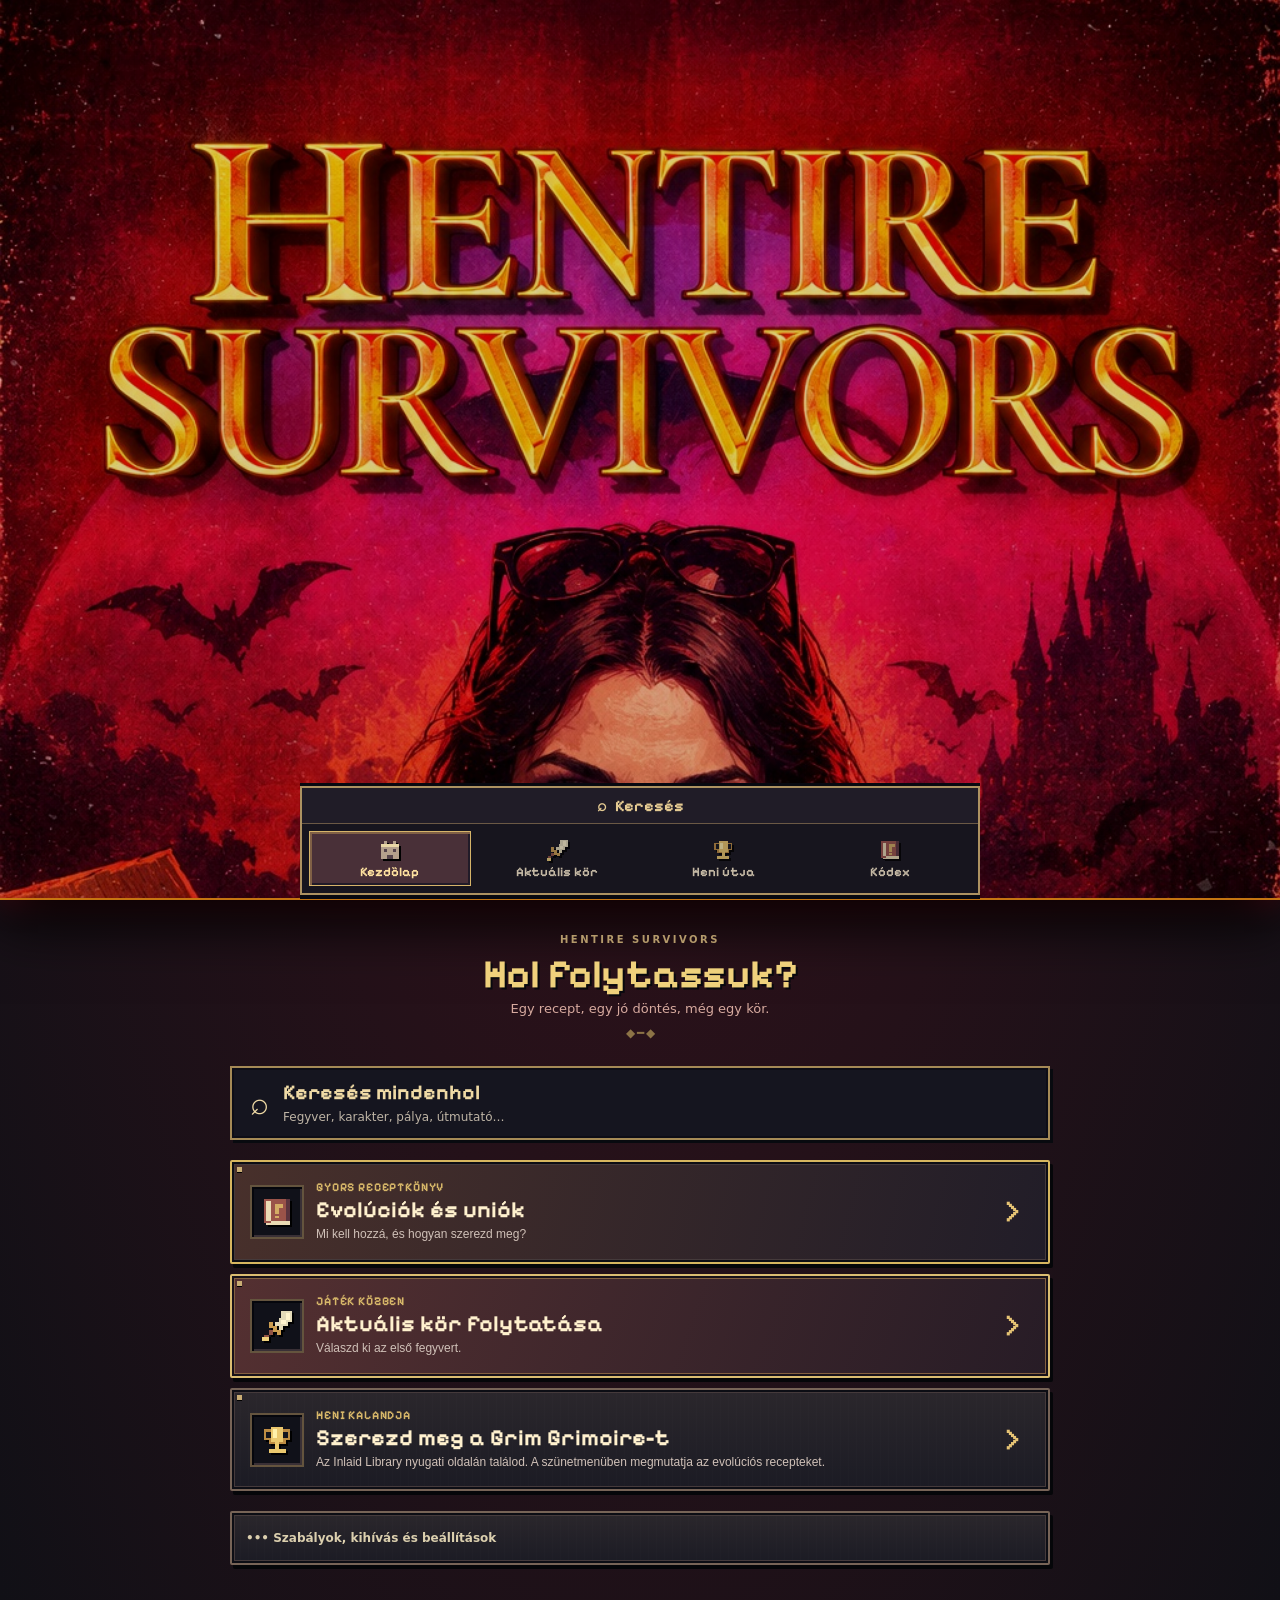
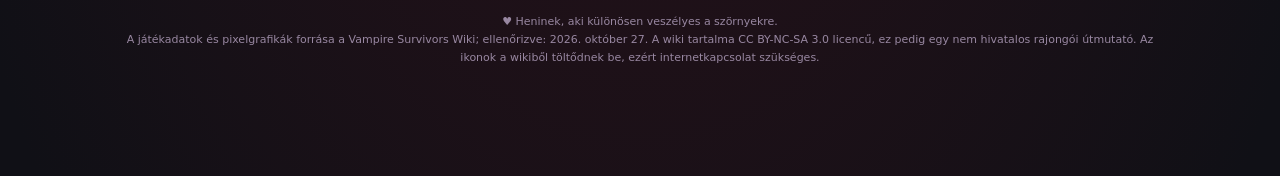
==== commit a4723b77: "Simplify codex navigation and add connected entity details with global search" ====
--- a/index.html
+++ b/index.html
@@ -730,6 +730,103 @@
   .codex-section-grid { grid-template-columns:repeat(2,minmax(0,1fr)); }
   .atlas-grid { grid-template-columns:1fr; }
   .context-choices { grid-template-columns:repeat(2,minmax(0,1fr)); }
+}
+
+/* Library v13: four shelves, one search, layered reading without losing your place. */
+[hidden] { display:none !important; }
+.library-subnav { display:grid; grid-template-columns:repeat(4,minmax(0,1fr)); gap:4px; }
+.library-subnav button { padding:10px 2px; min-height:44px; min-width:0; border:1px solid #625443; background:#221e28; color:#d1c5ac; font:700 clamp(12px,3.1vw,16px) var(--pixel); }
+.library-subnav button.active { background:#493139; color:#ffe29a; border-color:#ddbd70; }
+.codex-subnav { padding:5px; }
+body.codex-open .wrap { padding-bottom:calc(210px + env(safe-area-inset-bottom)); }
+.dock-search { display:flex; align-items:center; justify-content:center; gap:8px; width:100%; min-height:36px; background:#201c27; border:0; border-bottom:1px solid #6b5945; color:#e4ca92; font:700 16px var(--pixel); }
+.library-search-trigger { display:flex; align-items:center; gap:14px; width:100%; min-height:66px; margin:0 0 20px; padding:12px 18px; text-align:left; background:#15151f; border:2px solid #a58a56; color:#efdaa5; box-shadow:inset 0 0 0 2px #0d0d16,3px 3px #080a0f; font:700 21px var(--pixel); }
+.library-search-trigger > span:first-child { font:32px system-ui; }
+.library-search-trigger small { display:block; margin-top:3px; font:12px/1.5 system-ui; color:#beb4a5; }
+.library-groups { grid-template-columns:repeat(2,minmax(0,1fr)); }
+.library-groups .codex-section-card { min-height:145px; align-content:start; padding:18px; }
+.group-symbol { font:26px var(--pixel) !important; color:#e2c67e !important; }
+.library-hint { margin:24px 0; color:#c5b9aa; font:13px/1.65 system-ui; }
+/* The catalogues are indexes; full unlock prose lives on the linked detail page. */
+#itemEntries .item-entry { display:block; padding:12px 16px; }
+#itemEntries .item-entry > img,#itemEntries .item-entry p,#itemEntries .item-entry .text-link,#itemEntries .item-entry .learn { display:none; }
+#itemEntries .entity-link { min-height:44px; width:100%; }
+#itemEntries .entity-link img { width:32px !important; height:38px !important; margin-right:6px !important; }
+#characterGrid .character-card p:not(.character-weapon),#characterGrid .character-card .learn { display:none; }
+#arcanaGrid .arcana-card small,#arcanaGrid .arcana-card .learn { display:none; }
+#arcanaGrid .arcana-card p { display:-webkit-box; -webkit-line-clamp:2; -webkit-box-orient:vertical; overflow:hidden; }
+.library-topic-list { display:grid; gap:10px; max-width:800px; }
+.library-topic-list > button { display:flex; justify-content:space-between; gap:14px; align-items:center; min-height:70px; padding:18px; text-align:left; border:1px solid #8b7353; box-shadow:inset 0 0 0 3px #14131e; color:#ebd59b; background:linear-gradient(100deg,#2c2530,#1c1b25); font:700 22px var(--pixel); }
+.library-breadcrumb { padding:8px 0; min-height:44px; margin-bottom:12px; background:transparent; border:0; color:#cbbb94; font:700 16px var(--pixel); }
+.recipe-switch { display:flex; gap:8px; margin:4px 0 20px; border-bottom:1px solid #5e503f; }
+.recipe-switch button { min-height:46px; padding:8px 16px; border:0; border-bottom:3px solid transparent; background:transparent; color:#b9af9e; font:700 18px var(--pixel); }
+.recipe-switch [aria-current="page"] { color:#f3d383; border-bottom-color:#e5bd64; }
+.library-tools { margin:12px 0 20px; border:1px solid #605141; padding:0 12px; background:#17151f; }
+.library-tools > summary { min-height:46px; padding:12px 0; color:#c8b99c; cursor:pointer; font-size:13px; }
+.library-tools .finder { margin-top:0; }
+.library-tools > .check { margin-bottom:14px; }
+.recipe-explanation { margin-top:14px; border-top:1px solid #574730; }
+.recipe-explanation summary { padding:12px 0; min-height:44px; font:12px/1.5 system-ui; color:#cbbb9f; cursor:pointer; }
+.recipe-explanation .unlock-details { margin-top:0; }
+.recipe-explanation .learn { display:inline-block; margin-bottom:10px; }
+body .home-evolutions { border-color:#d6b65f; background:linear-gradient(105deg,#48302b,#211d28); }
+body .home-card { min-height:96px; }
+body .entity-link { display:inline-flex; align-items:center; vertical-align:middle; gap:5px; max-width:100%; margin:1px 0; padding:2px 3px; min-height:30px; border:0; border-bottom:1px dotted #a78e5f; border-radius:0; box-shadow:none; background:transparent; color:#f0d698; font:inherit; text-align:left; line-height:1.35; text-transform:none; letter-spacing:normal; cursor:pointer; }
+body .entity-link:hover { background:#584038; color:#fff2cd; }
+.entity-link img { width:22px !important; height:25px !important; min-width:22px; object-fit:contain; image-rendering:pixelated; margin:0 !important; }
+.entity-link span { overflow-wrap:anywhere; }
+button:focus-visible,a:focus-visible,input:focus-visible,summary:focus-visible { outline:2px solid #f7d98b; outline-offset:4px; }
+.sr-only { position:absolute; width:1px; height:1px; padding:0; overflow:hidden; clip-path:inset(50%); white-space:nowrap; }
+body.library-modal-open { overflow:hidden; }
+.library-dialog { padding:0; width:min(780px,calc(100% - 32px)); max-width:none; height:min(850px,calc(100dvh - 48px)); max-height:none; margin:auto; border:2px solid #b79a60; color:#eee0c5; background:#191721; box-shadow:0 0 0 4px #090a10,0 25px 100px #000a; overflow:hidden; }
+.library-dialog[open] { display:flex; flex-direction:column; }
+.library-dialog::backdrop { background:#080810bf; backdrop-filter:blur(3px); }
+.library-dialog-header { display:flex; align-items:center; justify-content:space-between; gap:12px; flex-shrink:0; min-height:66px; padding:8px 18px; border-bottom:2px solid #766141; background:linear-gradient(#30262f,#211d28); }
+.library-dialog-header button { min-height:44px; max-width:65%; padding:7px 10px; color:#f0d18a; border:1px solid #8b7049; background:#191722; font:700 17px var(--pixel); overflow:hidden; text-overflow:ellipsis; white-space:nowrap; }
+.library-dialog-header h2 { margin:0; font:700 21px var(--pixel); }
+.entity-header-label { color:#b7a991; font:12px/1.4 system-ui; }
+.entity-body,.search-dialog-body { overflow-y:auto; overscroll-behavior:contain; flex:1; min-height:0; padding:24px; scrollbar-color:#9a7d51 #17141e; }
+.entity-heading { display:flex; align-items:center; gap:22px; padding-bottom:24px; border-bottom:1px solid #554836; }
+.entity-heading > img { width:80px; height:90px; object-fit:contain; image-rendering:pixelated; }
+.entity-heading h2 { color:#f0d087; font:700 clamp(28px,6vw,40px)/1.1 var(--pixel); margin:8px 0 0; overflow-wrap:anywhere; }
+.entity-section { padding:20px 0; border-bottom:1px solid #41392e; }
+.entity-section h3 { color:#dec58f; margin:0 0 12px; font:700 23px var(--pixel); }
+.entity-section p { font:15px/1.8 system-ui; margin:10px 0; }
+.entity-secret { margin:20px 0; padding:12px; border:1px solid #8a6946; color:#debd83; }
+.entity-secret summary { min-height:44px; padding:10px 0; cursor:pointer; }
+.entity-secret p { font:14px/1.8 system-ui; }
+.entity-relations { display:flex; flex-wrap:wrap; align-items:center; gap:9px; font-size:14px; }
+.entity-relations .entity-link { min-height:44px; padding:6px 8px; border:1px solid #705c3f; background:#26212b; }
+.entity-recipe { padding:12px; margin-top:12px; background:#211d26; border:1px solid #544735; }
+.entity-recipe p { font-size:13px; color:#cbbfa9; }
+.entity-map { max-width:100%; max-height:500px; object-fit:contain; image-rendering:pixelated; }
+.entity-source { margin:24px 0; color:#ad9f8b; font:12px/1.6 system-ui; }
+.entity-source a { display:inline-block; padding:10px 0; color:#e4c888; }
+.search-dialog-body { padding:20px; }
+#globalQuery { width:100%; font-size:16px; }
+#globalResultCount { color:#bfb3a0; font:12px/1.6 system-ui; margin:14px 0; }
+#globalSuggestions { display:grid; gap:8px; }
+.global-option { display:grid; grid-template-columns:38px minmax(0,1fr) 14px; align-items:center; gap:12px; width:100%; min-height:72px; padding:12px; text-align:left; background:#25202c; border:1px solid #67533e; color:#ead8ae; }
+.global-option[aria-selected="true"],.global-option:hover { border-color:#e8c16f; background:#47313b; }
+.global-option img { width:34px; height:42px; object-fit:contain; image-rendering:pixelated; }
+.global-option small { display:block; color:#b8a88b; font:11px system-ui; margin-bottom:5px; }
+.global-option strong { font:700 21px var(--pixel); overflow-wrap:anywhere; }
+.library-selection { min-width:0; display:flex; flex-direction:column; border:1px solid #655342; background:#201b26; }
+.selection-name { flex:1; padding:6px; }
+.selection-name .entity-link { display:flex; flex-direction:column; width:100%; min-height:72px; text-align:center; border-bottom:0; font:700 14px/1.2 var(--pixel); }
+.selection-name .entity-link img { width:32px !important; height:38px !important; }
+body .library-selection > .profile-item,body .library-selection > .picker-item,body .library-selection > .gear-main { width:100%; min-height:36px; height:auto; padding:6px 2px; border:0; border-top:1px solid #655342; border-radius:0; display:flex; justify-content:center; align-items:center; box-shadow:none; font:12px system-ui; }
+.library-selection .item-check { display:none; }
+body .gear-slot > .library-selection { border:0; }
+body .gear-slot .selection-name { padding-right:22px; }
+@media(max-width:600px) {
+  .library-dialog { width:100%; height:100dvh; margin:0; border:0; }
+  .library-dialog-header { padding:calc(8px + env(safe-area-inset-top)) 12px 8px; }
+  .entity-body,.search-dialog-body { padding:18px 16px calc(24px + env(safe-area-inset-bottom)); }
+  .entity-heading { gap:14px; }
+  .entity-heading > img { width:56px; height:64px; }
+  .entity-section p { font-size:14px; }
+  .library-groups .codex-section-card { padding:14px; }
 }
 </style></head><body><main class="wrap">
 <header class="hero cover-hero" role="img" aria-label="Hentire Survivors plakát Henivel"></header>
@@ -1312,4 +1409,267 @@
 renderProfile=function(){renderProfileBeforeCompanion();renderRecommendations();};
 document.querySelector('#resetRun').onclick=()=>{runState=emptyRun();runState.passiveMax={};runState.context={};renderRun();renderContext()};
 renderRun();renderContext();
+
+// Connected library: one registry, four destinations, non-destructive detail navigation.
+const libraryGroups = [
+  {id:'builds',title:'Fejlesztések',icon:'⚔',text:'Evolúciók, uniók és receptszabályok',panels:['recipes','special','how']},
+  {id:'collection',title:'Gyűjtemény',icon:'◆',text:'Fegyverek, tárgyak, karakterek és Arcanák',panels:['items','characters','arcana']},
+  {id:'world',title:'Világ',icon:'▧',text:'Pályaatlasz és kiegészítők',panels:['maps','dlc']},
+  {id:'guides',title:'Útmutatók',icon:'✦',text:'Az első körtől a Halál legyőzéséig',panels:['getting-started','progress','death','mechanics','secrets','build-guide']}
+];
+const libraryLabels = {'recipes':'Evolúciók','special':'Uniók és különleges receptek','how':'Evolúciós alapszabályok','items':'Fegyverek, passzívak és ereklyék','characters':'Karakterek','arcana':'Arcanák','maps':'Pályaatlasz','dlc':'DLC-k','getting-started':'Kezdők kézikönyve','progress':'Merre tovább?','death':'Red Death legyőzése','mechanics':'Játékmechanikák','secrets':'Titokvadász napló','build-guide':'Hogyan tervezz egy jó kört?'};
+const entityNotes = {
+  'Whip':'Vízszintes csapásokkal támad, az ellenfeleken és falakon is áthatol.',
+  'Magic Wand':'A legközelebbi ellenfelet célozza. Jól használható a túl közel kerülő ellenfelek ellen.',
+  'Knife':'A mozgásod irányába dob késeket; irányított utat nyithatsz vele a tömegben.',
+  'Axe':'Ívben felfelé hajít baltákat. A Candelabrador a támadási területét is növeli.',
+  'Cross':'Bumerángként visszatérő lövedékeket indít a közeli ellenfelek felé.',
+  'King Bible':'Könyvek keringenek körülötted, és sebzik az érintett ellenfeleket.',
+  'Fire Wand':'Nagy sebzésű tűzgolyókat lő véletlenszerű ellenfelekre.',
+  'Garlic':'Közeli sebző aurát ad. A korai gyenge ellenfelek ellen különösen kényelmes.',
+  'Santa Water':'Sebző tócsákat hagy a talajon. A tartam és a terület növelése segíti a lefedettségét.',
+  'Runetracer':'Színes, áthatoló lövedékei visszapattannak a képernyő széléről és az akadályokról.',
+  'Lightning Ring':'Véletlenszerű ellenfelekre villámokat idéz.',
+  'Pentagram':'Időszakosan eltünteti a képernyő ellenfeleit; kezdetben az XP-t és tárgyakat is megsemmisítheti.',
+  'Clock Lancet':'Körbeforgó sugara megfagyasztja az ellenfeleket. Az alapfegyver nem sebez.',
+  'Laurel':'Újratöltődő pajzsrétegekkel véd a sérülésektől.',
+  'Bloody Tear':'A Whip evolúciója: kritikus találatokra és életerő-visszatöltésre képes.',
+  'Infinite Corridor':'Fagyasztó sugarai egy teljes fordulat után megfelezik az érintett ellenfelek aktuális életerejét. A Red Death stratégia kulcsa.',
+  'Crimson Shroud':'A beérkező találatok sebzését korlátozza, és visszacsapó sebzést okoz. A Red Death elleni védelem kulcsa.',
+  'Peachone':'Egy köröző célterületet bombázó madár; az Ebony Wingsszel egyesíthető.',
+  'Ebony Wings':'A Peachone ellenkező irányban köröző párja; együtt Vandalier készülhet belőlük.',
+  'Hollow Heart':'Növeli a maximális életerőt.', 'Empty Tome':'Csökkenti a fegyverek újratöltési idejét (Cooldown).',
+  'Bracer':'Növeli a lövedékek sebességét (Speed).','Candelabrador':'Növeli a támadások területét (Area).',
+  'Clover':'Növeli a szerencsét (Luck).','Spellbinder':'Növeli a fegyverhatások időtartamát (Duration).',
+  'Spinach':'Növeli a sebzést (Might).','Pummarola':'Folyamatos életerő-regenerációt ad (Recovery).',
+  'Attractorb':'Növeli a felszedési távolságot (Magnet).','Armor':'Csökkenti a beérkező sebzést.',
+  'Duplicator':'Növeli a lövedékek számát (Amount), ha a fegyver támogatja.',
+  'Crown':'Növeli a kapott tapasztalati pontokat (Growth).','Stone Mask':'Növeli a megszerzett arany értékét (Greed).',
+  "Skull O'Maniac":'Növeli a Curse értékét: több, erősebb és gyorsabb ellenfelet hoz.',
+  'Wings':'Növeli a mozgási sebességet.','Tirajisú':'További feltámadásokat ad.',
+  'Silver Ring':'Növeli a Duration és Area értékét. Az Infinite Corridorhoz MAX szinten kell.',
+  'Gold Ring':'Növeli a Curse értékét. Az Infinite Corridorhoz MAX szinten kell.',
+  'Metaglio Left':'Növeli a maximális életerőt és regenerációt. A Crimson Shroudhoz MAX szinten kell.',
+  'Metaglio Right':'Növeli a Curse értékét. A Crimson Shroudhoz MAX szinten kell.',
+  "Torrona's Box":'Több támadó statot növel, utolsó szintje viszont jelentős Curse növekedést ad.'
+};
+const pickupData = [
+  ['Floor Chicken','Életerőt tölt vissza.','Fényforrásokból eshet; öt darab összegyűjtése feloldja a Garlicot.'],
+  ['Rosary','Elpusztítja a legtöbb képernyőn lévő ellenfelet.','Fényforrásokból eshet; felvétele feloldja a Crosst.'],
+  ['Orologion','Ideiglenesen megfagyasztja az ellenfeleket.','Fényforrásokból eshet; felvétele feloldja a Clock Lancetet.'],
+  ['Vacuum','Magadhoz vonzza a pályán hagyott XP-drágaköveket.','Fényforrásokból eshet; felvétele feloldja az Attractorbot.'],
+  ['Little Clover','Az adott körre növeli a szerencsét.','Fényforrásokból eshet; felvétele feloldja a Clover passzív tárgyat.']
+];
+function createEntityRegistry(){
+  const registry=new Map();
+  const add=(name,type,fields={})=>registry.set(name,{...registry.get(name),name,type,...fields});
+  Object.entries(weaponUnlocks).forEach(([name,unlock])=>add(name,'Fegyver',{unlock}));
+  Object.entries(passiveUnlocks).filter(([n])=>!['80. szint','Teljesen kiépített felszerelés'].includes(n)).forEach(([name,unlock])=>add(name,name.startsWith('Chaos ')?'Ereklye':'Passzív tárgy',{unlock}));
+  recipes.forEach(r=>add(r.result,'Evolvált fegyver',{unlock:evolutionRule(r)}));
+  specials.forEach(s=>add(s.result,s.type,{unlock:s.note}));
+  characters.forEach(c=>{add(c.name,'Karakter',{unlock:c.unlock,description:c.power,starter:components(c.weapon)});components(c.weapon).forEach(n=>{if(!registry.has(n))add(n,'Fegyver',{unlock:c.name+' kezdőfegyvere. A további feloldási részleteket a wiki tartalmazza.'})})});
+  secretData.forEach(s=>add(s.name,'Titkos karakter',{description:s.hint,unlock:'A megoldás spoileres. Csak akkor fedd fel alább, ha segítséget szeretnél.',secretSolution:s.solution}));
+  relics.forEach(([name,stage,description])=>add(name,'Ereklye',{unlock:'Lelőhely / feltétel: '+stage,description,stage}));
+  arcanas.forEach(a=>add(a.name,'Arcana',{unlock:a.unlock,description:a.effect}));
+  atlasStages.forEach(s=>add(s.name,'Pálya',{unlock:s.unlock,description:s.kind,stageInfo:stageDetails.find(d=>d.name===s.name)}));
+  pickupData.forEach(([name,description,unlock])=>add(name,'Felvehető tárgy',{description,unlock}));
+  registry.forEach(e=>{e.description=e.description||entityNotes[e.name]||''});
+  return registry;
+}
+const entityRegistry=createEntityRegistry();
+function entityImage(e){return e.name==='Yellow Sign'?wikiFile('Icon-Yellow_Sign.png'):['Karakter','Titkos karakter'].includes(e.type)?selectImg(e.name):e.type==='Pálya'?wikiFile('Stage-'+e.name.replaceAll(' ','_')+'.png'):img(e.name)}
+function entityLink(name,label=name){const e=entityRegistry.get(name);return e?'<button type="button" class="entity-link" data-entity="'+escapeText(name)+'"><img loading="lazy" src="'+entityImage(e)+'" alt="" onerror="this.hidden=true"><span>'+escapeText(label)+'</span></button>':escapeText(label)}
+function librarySearch(query){
+  const q=searchKey(query.trim()),words=q.split(/\s+/).filter(Boolean);
+  if(!q)return [];
+  const entities=[...entityRegistry.values()].map(e=>({title:e.name,type:e.type,text:[e.description,e.unlock,e.starter?.join(' '),...relatedRecipes(e.name).map(r=>r.weapon+' '+r.passive+' '+r.result),...searchEntries.filter(r=>r.title===e.name).map(r=>r.text+' '+(r.relations||[]).join(' '))].join(' '),entity:e.name}));
+  const guides=searchEntries.filter(e=>!entityRegistry.has(e.title)&&!e.image).map(e=>({...e}));
+  return [...entities,...guides].filter(e=>words.every(w=>searchKey(e.title+' '+e.type+' '+e.text).includes(w))).sort((a,b)=>{
+    const score=e=>searchKey(e.title)===q?3:searchKey(e.title).startsWith(q)?2:searchKey(e.title).includes(q)?1:0;
+    return score(b)-score(a)||a.title.localeCompare(b.title);
+  });
+}
+
+// Interface: broad destinations rather than a row for every topic.
+document.querySelector('#codexSubnav').innerHTML='<div class="library-subnav">'+libraryGroups.map(g=>'<button data-open="'+g.id+'">'+g.title+'</button>').join('')+'</div>';
+const groupMarkup=g=>'<section id="'+g.id+'" class="panel"><div class="section-head"><div><span class="eyebrow">Kódex</span><h2>'+g.title+'</h2><p>'+g.text+'</p></div></div><div class="library-topic-list">'+g.panels.map(id=>'<button data-open="'+id+'"><span>'+libraryLabels[id]+'</span><span aria-hidden="true">›</span></button>').join('')+'</div></section>';
+document.querySelector('#codex').insertAdjacentHTML('afterend',libraryGroups.map(groupMarkup).join(''));
+document.querySelector('#codexBrowse').innerHTML='<div class="codex-section-grid library-groups">'+libraryGroups.map(g=>'<button class="codex-section-card" data-open="'+g.id+'"><span class="group-symbol" aria-hidden="true">'+g.icon+'</span><strong>'+g.title+'</strong><span>'+g.text+'</span></button>').join('')+'</div><p class="library-hint">A kis képpel jelölt nevekre bökve megnyílik az adatlap. A Vissza gomb pontosan ide hoz vissza.</p>';
+document.querySelector('#codex .section-head p').textContent='Négy polc. Minden, amire játék közben szükséged lehet.';
+// Keep the old input/index for compatibility; the single global search is the user-facing entry.
+['#codexSearch','.global-search-label','#codexSearchCount','#codexSearchResults'].forEach(s=>document.querySelector(s).hidden=true);
+const searchTrigger='<button class="library-search-trigger" data-global-search><span aria-hidden="true">⌕</span><span>Keresés mindenhol<small>Fegyver, karakter, pálya, útmutató…</small></span></button>';
+document.querySelector('#codex .section-head').insertAdjacentHTML('afterend',searchTrigger);
+document.querySelector('#home .home-heading p').textContent='Egy recept, egy jó döntés, még egy kör.';
+document.querySelector('#home .home-heading').insertAdjacentHTML('afterend',searchTrigger);
+document.querySelector('#home .home-actions').insertAdjacentHTML('afterbegin','<button class="home-card home-evolutions" data-open="recipes"><span class="home-icon">'+menuEmblem('recipes')+'</span><span><small>Gyors receptkönyv</small><b>Evolúciók és uniók</b><em>Mi kell hozzá, és hogyan szerezd meg?</em></span><i>›</i></button>');
+document.querySelector('#home .home-card[data-open="codex"]').remove();
+dock.insertAdjacentHTML('afterbegin','<button class="dock-search" data-global-search aria-label="Globális keresés">⌕ <span>Keresés</span></button>');
+document.querySelector('#profile .journey-shortcuts').innerHTML='<button data-open="guides">Útmutatók és következő célok →</button>';
+['items','characters','arcana'].forEach(id=>document.querySelector('#'+id+' .section-head').insertAdjacentHTML('afterend','<p class="library-hint">Bökj a névre a teljes adatlaphoz: feloldás, hatás és kapcsolódó felszerelés.</p>'));
+document.querySelector('#guides').insertAdjacentHTML('afterend','<section id="build-guide" class="panel"><div class="section-head"><div><span class="eyebrow">Útmutató</span><h2>Hogyan tervezz egy jó kört?</h2><p>Egy cél, néhány összeillő fegyver, hely a fontos tárgyaknak.</p></div></div><div class="starter-steps">'+[
+  ['Válassz egy célt','Új pálya, ereklye vagy egy konkrét evolúció? Ne akarj minden feloldást egyszerre. A Merre tovább? útvonal segít célt választani.'],
+  ['Építs a kezdőfegyverre','Poe Ratcho mellé a Garlic → Pummarola → Soul Eater vonal kézenfekvő. Antonio Belpaese esetén Whip + Hollow Heart → Bloody Tear. Először legyen egy megbízható sebzésforrásod.'],
+  ['Oszd be a hat passzív helyet','Nézd meg előre a kívánt evolúciók tárgyait. Az Empty Tome sok támadást gyorsít; az Armor a túlélésben segít. Nem kell minden passzívnak evolúciót szolgálnia.'],
+  ['Időzítsd a földi tárgyakat','A Milky Way Map megmutatja a lelőhelyeket. Ha biztonságos, töltsd be a hat passzív helyet a földi tárgyak felvétele előtt: így a korláton túl is gyűjthetsz.'],
+  ['Ne kockáztass kész tervvel','Evolúció előtt erősítsd a szükséges fegyvert. A Gold Ring és Metaglio Right nehezítik a kört, ezért a Red Death tervet megfelelő sebzéssel és védelemmel kezdd.']
+].map(([title,text],i)=>'<article class="starter-step"><span class="step-number">'+(i+1)+'</span><div><h3>'+title+'</h3><p>'+text+'</p></div></article>').join('')+'</div></section>');
+searchEntries.push({title:libraryLabels['build-guide'],type:'Útmutató',text:'Build terv hat hely kezdőfegyver földi tárgyak',panel:'build-guide'});
+libraryGroups.forEach(g=>{codexPanels.push(g.id);panelParents[g.id]='codex';g.panels.forEach(id=>{panelParents[id]='codex';if(!codexPanels.includes(id))codexPanels.push(id);document.getElementById(id).insertAdjacentHTML('afterbegin','<button class="library-breadcrumb" data-open="'+g.id+'">‹ '+g.title+'</button>')})});
+['recipes','special'].forEach(id=>document.querySelector('#'+id+' .section-head').insertAdjacentHTML('afterend','<nav class="recipe-switch" aria-label="Recepttípus"><button data-open="recipes" aria-current="'+(id==='recipes'?'page':'false')+'">Evolúciók</button><button data-open="special" aria-current="'+(id==='special'?'page':'false')+'">Uniók és extrák</button></nav>'));
+// Hide less-used controls behind a single disclosure, without changing their existing listeners.
+const finder=document.querySelector('#recipes .finder');
+const finderDisclosure=document.createElement('details');finderDisclosure.className='library-tools';finderDisclosure.innerHTML='<summary>Fordított kereső és további szűrők</summary>';finder.before(finderDisclosure);finderDisclosure.append(finder,document.querySelector('#recipes .filters'),document.querySelector('#clearDone'));
+document.querySelector('#recipes .controls').after(finderDisclosure);
+const priorLibraryOpenPanel=openPanel;
+openPanel=function(id,scroll=true){
+  // The old dock scroll container no longer exists, so retain a harmless compatibility node.
+  priorLibraryOpenPanel(id,scroll);
+  const group=libraryGroups.find(g=>g.id===id||g.panels.includes(id));
+  document.querySelectorAll('.library-subnav button').forEach(b=>{const selected=b.dataset.open===group?.id;b.classList.toggle('active',selected);b.setAttribute('aria-current',selected?'page':'false')});
+};
+document.querySelector('#codexSubnav').insertAdjacentHTML('beforeend','<span class="subnav-scroll" hidden></span>');
+
+// Native modal surfaces leave every origin DOM node and its controls untouched.
+document.body.insertAdjacentHTML('beforeend','<dialog id="librarySearchDialog" class="library-dialog search-dialog" aria-labelledby="globalSearchTitle"><header class="library-dialog-header"><button data-close-search>‹ Vissza</button><h2 id="globalSearchTitle">Keresés mindenhol</h2></header><div class="search-dialog-body"><label class="sr-only" for="globalQuery">Keress a teljes kódexben</label><input id="globalQuery" class="search" type="search" role="combobox" aria-autocomplete="list" aria-expanded="false" aria-controls="globalSuggestions" autocomplete="off" placeholder="Garlic, Poe, gyógyítás…"><p id="globalResultCount" role="status">Kezdj el gépelni, vagy válassz egy népszerű témát.</p><div id="globalSuggestions" role="listbox" aria-label="Keresési javaslatok"></div></div></dialog><dialog id="entityDialog" class="library-dialog entity-dialog" aria-labelledby="entityTitle"><header class="library-dialog-header"><button id="entityBack">‹ Vissza</button><span class="entity-header-label">Kódex · adatlap</span><button data-global-search aria-label="Keresés az adatlapról">⌕</button></header><div id="entityBody" class="entity-body"></div></dialog>');
+const globalDialog=document.querySelector('#librarySearchDialog'),entityDialog=document.querySelector('#entityDialog'),entityBody=document.querySelector('#entityBody'),globalQuery=document.querySelector('#globalQuery');
+let globalMatches=[],activeSuggestion=-1,searchOrigin=null;
+let resurfacedSearch=false,searchReturnFocus=null,resurfacedSearchState=null;
+const entityFrames=[];
+let entityOrigin=null;
+function lockLibraryScroll(){document.body.classList.toggle('library-modal-open',globalDialog.open||entityDialog.open)}
+function openGlobalSearch(){
+  if(globalDialog.open){
+    if(entityDialog.open){
+      resurfacedSearch=true;searchReturnFocus=document.activeElement;
+      resurfacedSearchState={query:globalQuery.value,nodes:[...document.querySelector('#globalSuggestions').childNodes],matches:globalMatches,active:activeSuggestion,count:document.querySelector('#globalResultCount').textContent,scroll:globalDialog.querySelector('.search-dialog-body').scrollTop};
+      globalDialog.close();globalDialog.showModal();
+    }
+    globalQuery.focus();return;
+  }
+  searchOrigin={focus:document.activeElement,x:scrollX,y:scrollY};globalDialog.showModal();lockLibraryScroll();renderGlobalSuggestions();globalQuery.focus();
+}
+function closeGlobalSearch(){
+  globalDialog.close();
+  if(resurfacedSearch&&entityDialog.open){
+    const saved=resurfacedSearchState;
+    if(saved){globalQuery.value=saved.query;globalMatches=saved.matches;activeSuggestion=saved.active;document.querySelector('#globalSuggestions').replaceChildren(...saved.nodes);document.querySelector('#globalResultCount').textContent=saved.count;globalQuery.setAttribute('aria-expanded',String(!!globalMatches.length));if(activeSuggestion>=0)globalQuery.setAttribute('aria-activedescendant','global-option-'+activeSuggestion);else globalQuery.removeAttribute('aria-activedescendant');}
+    const position=entityBody.scrollTop;entityDialog.close();globalDialog.showModal();if(saved)globalDialog.querySelector('.search-dialog-body').scrollTop=saved.scroll;entityDialog.showModal();entityBody.scrollTop=position;resurfacedSearch=false;resurfacedSearchState=null;searchReturnFocus?.focus({preventScroll:true});lockLibraryScroll();return;
+  }
+  resurfacedSearch=false;lockLibraryScroll();searchOrigin?.focus?.focus({preventScroll:true});if(searchOrigin)window.scrollTo({left:searchOrigin.x,top:searchOrigin.y,behavior:'instant'});
+}
+function renderGlobalSuggestions(){
+  const q=globalQuery.value.trim();
+  const all=q?librarySearch(q):['Garlic','Empty Tome','Poe Ratcho','Infinite Corridor'].map(name=>({title:name,type:entityRegistry.get(name).type,entity:name}));
+  globalMatches=all.slice(0,30);activeSuggestion=-1;
+  globalQuery.removeAttribute('aria-activedescendant');globalQuery.setAttribute('aria-expanded',String(!!globalMatches.length));
+  document.querySelector('#globalResultCount').textContent=q?(all.length?'Találatok: '+all.length+(all.length>30?' · Az első 30 látható, pontosíts a keresésen.':''):'Nincs találat. Próbálj rövidebb nevet vagy másik kifejezést.'):'Népszerű témák · a teljes kódexben keresünk';
+  document.querySelector('#globalSuggestions').innerHTML=globalMatches.map((r,i)=>'<button type="button" role="option" aria-selected="false" id="global-option-'+i+'" data-global-result="'+i+'" class="global-option">'+(r.entity?'<img src="'+entityImage(entityRegistry.get(r.entity))+'" alt="" onerror="this.hidden=true">':'<span aria-hidden="true">✦</span>')+'<span><small>'+escapeText(r.type)+'</small><strong>'+escapeText(r.title)+'</strong></span><span aria-hidden="true">›</span></button>').join('');
+}
+function chooseGlobalResult(index){
+  const r=globalMatches[index];if(!r)return;
+  if(r.entity){
+    // Search from an open detail is a sibling navigation; do not leave search above the detail.
+    if(entityDialog.open)closeGlobalSearch();
+    openEntity(r.entity);
+  }else{closeGlobalSearch();if(entityDialog.open)closeAllEntities();if(globalDialog.open)closeGlobalSearch();openPanel(r.panel)}
+}
+globalQuery.addEventListener('input',renderGlobalSuggestions);
+globalQuery.addEventListener('keydown',event=>{
+  if(['ArrowDown','ArrowUp'].includes(event.key)&&globalMatches.length){event.preventDefault();activeSuggestion=(activeSuggestion+(event.key==='ArrowDown'?1:-1)+globalMatches.length)%globalMatches.length;document.querySelectorAll('[data-global-result]').forEach((b,i)=>b.setAttribute('aria-selected',String(i===activeSuggestion)));globalQuery.setAttribute('aria-activedescendant','global-option-'+activeSuggestion);document.getElementById('global-option-'+activeSuggestion).scrollIntoView({block:'nearest'});}
+  if(event.key==='Enter'&&globalMatches.length){event.preventDefault();chooseGlobalResult(Math.max(0,activeSuggestion))}
+});
+globalDialog.addEventListener('cancel',event=>{event.preventDefault();closeGlobalSearch()});
+function entityDetailMarkup(e){
+  const section=(title,body)=>body?'<section class="entity-section"><h3>'+title+'</h3>'+body+'</section>':'';
+  const lines=relatedRecipes(e.name),unions=specials.filter(s=>s.result===e.name||s.base.flatMap(components).includes(e.name)||components(s.passive||'').includes(e.name));
+  const starters=characters.filter(c=>components(c.weapon).includes(e.name));
+  const places=stageDetails.filter(s=>[s.items,s.relic].some(v=>v.includes(e.name)));
+  let html='<div class="entity-heading"><img src="'+entityImage(e)+'" alt="'+escapeText(e.name)+'" onerror="this.hidden=true"><div><span class="eyebrow">'+escapeText(e.type)+'</span><h2 id="entityTitle" tabindex="-1">'+escapeText(e.name)+'</h2></div></div>';
+  html+=section('Röviden',e.description?'<p>'+escapeText(e.description)+'</p>':'');
+  html+=section('Hogyan szerezhető meg?','<p>'+escapeText(e.unlock||'A részletes feltételt a kapcsolódó wikioldalon találod.')+'</p>');
+  if(e.secretSolution)html+='<details class="entity-secret" data-no-entity><summary>Spoiler · megoldás felfedése</summary><p>'+escapeText(e.secretSolution)+'</p></details>';
+  if(e.starter)html+=section('Kezdőfelszerelés','<div class="entity-relations">'+e.starter.map(n=>entityLink(n)).join('')+'</div>');
+  html+=section('Evolúciók',lines.map(r=>'<article class="entity-recipe"><div class="entity-relations">'+entityLink(r.weapon)+' <span>+</span> '+(r.passive.startsWith('Nincs')?'Nincs passzív':iconNames(r.passive).map(n=>entityLink(n)).join(' + '))+' <span>→</span> '+entityLink(r.result)+'</div><p>'+escapeText(evolutionRule(r))+'</p></article>').join(''));
+  html+=section('Uniók és különleges receptek',unions.map(s=>'<article class="entity-recipe"><div class="entity-relations">'+s.base.flatMap(components).concat(iconNames(s.passive||'')).map(n=>entityLink(n)).join(' + ')+' → '+entityLink(s.result)+'</div><p>'+escapeText(s.note)+'</p></article>').join(''));
+  html+=section('Ezzel indulnak',starters.length?'<div class="entity-relations">'+starters.map(c=>entityLink(c.name)).join('')+'</div>':'');
+  html+=section('Lelőhelyek a kódexben',places.map(s=>'<p>'+entityLink(s.name)+'</p>').join(''));
+  const relatedArcanas=arcanas.filter(a=>(arcanaRelations[a.name]||[]).includes(e.name));
+  html+=section('Kapcsolódó Arcanák',relatedArcanas.map(a=>'<p>'+entityLink(a.name)+'</p>').join(''));
+  if(e.type==='Arcana')html+=section('Kapcsolódó felszerelés',(arcanaRelations[e.name]||[]).map(n=>entityLink(n)).join(' '));
+  if(e.stageInfo)html+=section('A pályán',Object.entries({ 'Földi tárgyak':e.stageInfo.items,'Ereklyék':e.stageInfo.relic,'Koporsó':e.stageInfo.coffin,'Tipp':e.stageInfo.tip}).map(([label,text])=>'<p><b>'+label+':</b> '+escapeText(text)+'</p>').join(''));
+  if(e.type==='Pálya'&&tilemapStages.has(e.name))html+=section('Eredeti pályarajz','<p>A terep ismétlődő része; nem teljes tárgytérkép.</p><img class="entity-map" loading="lazy" src="'+wikiFile('Tilemap-'+e.name.replaceAll(' ','_')+'.png')+'" alt="'+escapeText(e.name)+' tereprajza" onerror="this.hidden=true">');
+  if(['Infinite Corridor','Crimson Shroud','Clock Lancet','Laurel','Yellow Sign'].includes(e.name))html+=section('Mire használhatod?','<p>A Red Death útmutatóban együtt használjuk ezeket a felszereléseket. Az útmutatót az Útmutatók polcon találod.</p>');
+  html+='<footer class="entity-source"><p>A kódex jelenlegi adatain alapul. A részletes statok, szintenkénti értékek és verzióeltérések a wikiben ellenőrizhetők.</p><a href="'+W+slug(e.name)+'" target="_blank" rel="noreferrer">Eredeti wiki és részletes statok ↗</a></footer>';
+  return html;
+}
+function openEntity(name){
+  const entity=entityRegistry.get(name);if(!entity)return;
+  if(entityDialog.open&&entityDialog.dataset.entity===name)return;
+  if(entityDialog.open){entityFrames.push({nodes:[...entityBody.childNodes],scroll:entityBody.scrollTop,focus:document.activeElement,name:entityDialog.dataset.entity});}
+  else{entityOrigin={focus:document.activeElement,x:scrollX,y:scrollY};entityDialog.showModal();lockLibraryScroll()}
+  entityDialog.dataset.entity=name;entityBody.innerHTML=entityDetailMarkup(entity);linkEntityNames(entityBody);entityBody.scrollTop=0;
+  document.querySelector('#entityBack').textContent=entityFrames.length?'‹ '+entityFrames.at(-1).name:'‹ Vissza';
+  document.querySelector('#entityTitle').focus({preventScroll:true});
+}
+function backEntity(){
+  const frame=entityFrames.pop();
+  if(frame){entityBody.replaceChildren(...frame.nodes);entityDialog.dataset.entity=frame.name;entityBody.scrollTop=frame.scroll;document.querySelector('#entityBack').textContent=entityFrames.length?'‹ '+entityFrames.at(-1).name:'‹ Vissza';frame.focus?.focus({preventScroll:true});}
+  else{entityDialog.close();entityBody.replaceChildren();lockLibraryScroll();entityOrigin?.focus?.focus({preventScroll:true});if(entityOrigin)window.scrollTo({left:entityOrigin.x,top:entityOrigin.y,behavior:'instant'})}
+}
+function closeAllEntities(){entityFrames.length=0;backEntity()}
+entityDialog.addEventListener('cancel',event=>{event.preventDefault();backEntity()});
+document.querySelector('#entityBack').onclick=backEntity;
+
+// Only decorate text, never attributes, secret solutions, or nested interactive controls.
+const entityAliases=new Map([...entityRegistry.keys()].map(n=>[n,n]));
+Object.entries({'Antonio':'Antonio Belpaese','Imelda':'Imelda Belpaese','Pasqualina':'Pasqualina Belpaese','Gennaro':'Gennaro Belpaese','Poe':'Poe Ratcho','Arca':'Arca Ladonna','Porta':'Porta Ladonna','Lama':'Lama Ladonna','Krochi':'Krochi Freetto','Clerici':'Suor Clerici','Pugnala':'Pugnala Provola','Giovanna':'Giovanna Grana','Poppea':'Poppea Pecorina','Concetta':'Concetta Caciotta','Christine':'Christine Davain','Gallo':'Iguana Gallo Valletto','Divano':'Divano Thelma'}).forEach(([alias,name])=>entityAliases.set(alias,name));
+const entityPattern=new RegExp('(?<![\\p{L}\\p{N}])('+[...entityAliases.keys()].sort((a,b)=>b.length-a.length).map(n=>n.replace(/[.*+?^$()|[\]\\]/g,'\\$&')).join('|')+')(?=$|[^\\p{L}\\p{N}]|(?:t|ot|et|at|ban|ben|ba|be|ra|re|hoz|hez|höz|val|vel|tel|tal|dal|del|ból|ből|nál|nél|ként|ja|je|ját|jét)(?![\\p{L}\\p{N}]))','gu');
+function linkEntityNames(root){
+  const walker=document.createTreeWalker(root,NodeFilter.SHOW_TEXT);const nodes=[];while(walker.nextNode())nodes.push(walker.currentNode);
+  for(const node of nodes){
+    if(!node.parentElement||node.parentElement.closest('button,a,input,select,textarea,script,style,option,summary,label,[role="option"],h2,.eyebrow,.badge,.count,.sr-only,#secretGrid details,#globalSuggestions,.entity-source,[data-no-entity]'))continue;
+    const text=node.textContent;entityPattern.lastIndex=0;if(!entityPattern.test(text))continue;entityPattern.lastIndex=0;
+    const fragment=document.createDocumentFragment();let last=0;
+    for(const match of text.matchAll(entityPattern)){fragment.append(text.slice(last,match.index));const template=document.createElement('template');template.innerHTML=entityLink(entityAliases.get(match[0]),match[0]);fragment.append(template.content);last=match.index+match[0].length}
+    fragment.append(text.slice(last));node.replaceWith(fragment);
+  }
+}
+// Selection tiles keep their original action; the name becomes a separate detail target.
+function decorateSelectionTiles(root){
+  const selector='.profile-item:not([data-library-tile]),.picker-item:not([data-library-tile]),.gear-main:not([data-library-tile])';
+  [...(root.matches(selector)?[root]:[]),...root.querySelectorAll(selector)].forEach(button=>{
+    button.dataset.libraryTile='true';const label=button.querySelector('span:not(.item-check),b');const name=label?.textContent.trim();if(!entityRegistry.has(name))return;
+    const wrapper=document.createElement('div');wrapper.className='library-selection';button.before(wrapper);wrapper.append(button);
+    const isProfile=button.classList.contains('profile-item'),isGear=button.classList.contains('gear-main');
+    button.setAttribute('aria-label',(isProfile?'Feloldás jelölése: ':isGear?'Felszerelés cseréje: ':'Kiválasztás: ')+name);
+    label.textContent=isProfile?(button.classList.contains('done')?'✓ Megvan':'＋ Jelölés'):isGear?'Csere':'＋ Kiválasztás';
+    const link=document.createElement('div');link.className='selection-name';link.innerHTML=entityLink(name);wrapper.prepend(link);
+    button.querySelector('img')?.remove();
+  });
+}
+function simplifyRecipeCards(root){
+  root.querySelectorAll('#recipeGrid .card .unlock-details').forEach(details=>{
+    if(details.parentElement.classList.contains('recipe-explanation'))return;
+    const disclosure=document.createElement('details');disclosure.className='recipe-explanation';disclosure.innerHTML='<summary>Feloldások és receptfeltételek</summary>';details.before(disclosure);disclosure.append(details);
+    const source=disclosure.closest('.card').querySelector('a.learn');if(source)disclosure.append(source);
+  });
+}
+const libraryObserver=new MutationObserver(records=>{
+  libraryObserver.disconnect();
+  const roots=new Set(records.flatMap(r=>[...r.addedNodes].map(n=>n.nodeType===1?n:n.parentElement)).filter(n=>n&&n.isConnected&&!n.closest('#globalSuggestions,.library-subnav')));
+  roots.forEach(root=>{linkEntityNames(root);decorateSelectionTiles(root)});
+  simplifyRecipeCards(document.querySelector('#recipes'));
+  observeLibrary();
+});
+function observeLibrary(){libraryObserver.observe(document.querySelector('.wrap'),{childList:true,subtree:true});libraryObserver.observe(document.querySelector('#gearPicker'),{childList:true,subtree:true})}
+linkEntityNames(document.querySelector('.wrap'));decorateSelectionTiles(document.querySelector('.wrap'));simplifyRecipeCards(document.querySelector('#recipes'));observeLibrary();
+document.addEventListener('click',event=>{
+  const target=event.target.closest('button[data-entity],[data-global-search],[data-global-result],[data-close-search]');if(!target)return;
+  if(target.hasAttribute('data-entity')){event.preventDefault();openEntity(target.dataset.entity)}
+  else if(target.hasAttribute('data-global-search'))openGlobalSearch();
+  else if(target.hasAttribute('data-global-result'))chooseGlobalResult(Number(target.dataset.globalResult));
+  else closeGlobalSearch();
+});
+document.addEventListener('keydown',event=>{if((event.metaKey||event.ctrlKey)&&event.key.toLowerCase()==='k'){event.preventDefault();openGlobalSearch()}});
 </script></body></html>
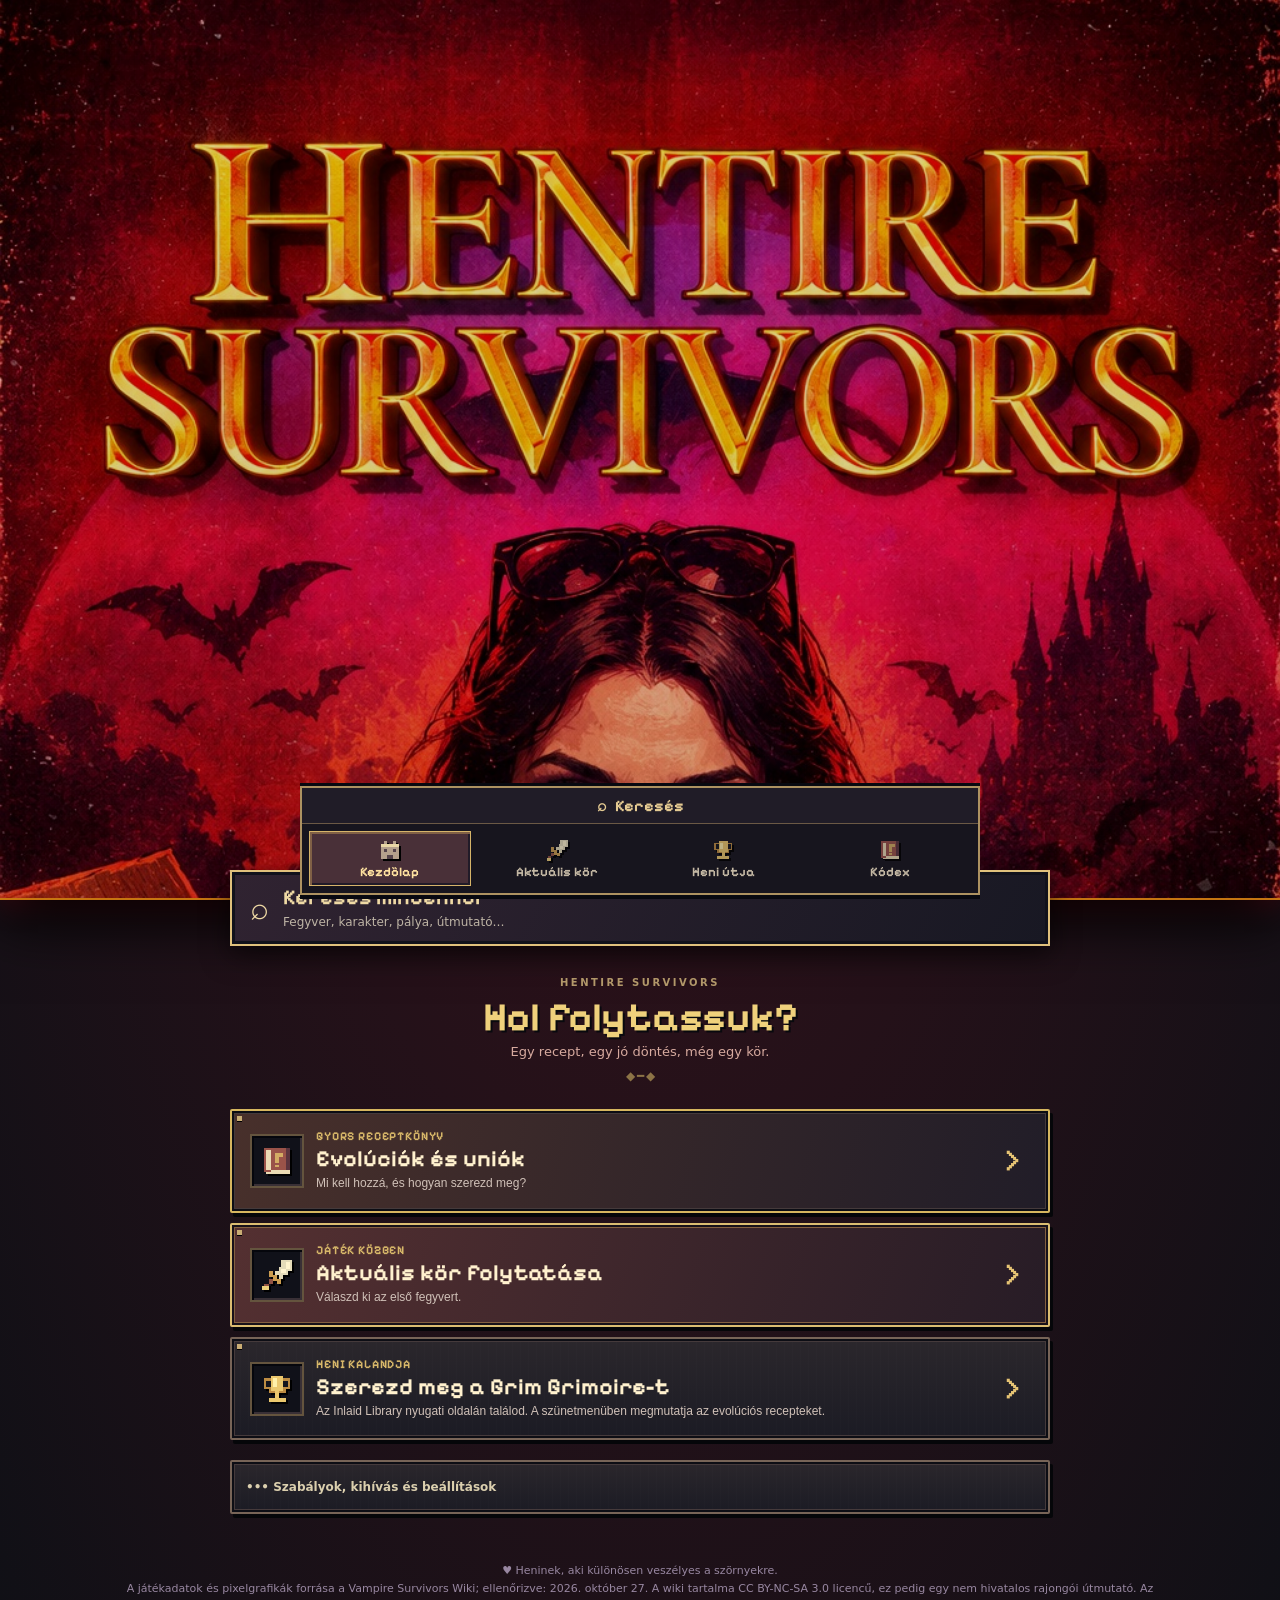
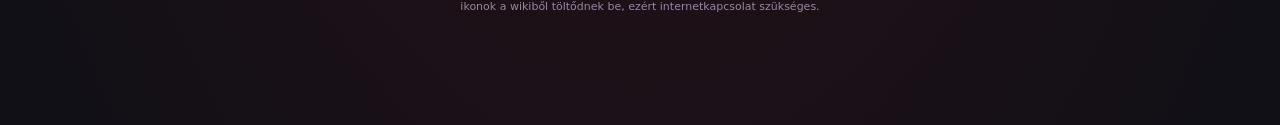
==== commit a5ed1334: "Raise home search and separate gear selection from item details" ====
--- a/index.html
+++ b/index.html
@@ -743,6 +743,8 @@
 .library-search-trigger { display:flex; align-items:center; gap:14px; width:100%; min-height:66px; margin:0 0 20px; padding:12px 18px; text-align:left; background:#15151f; border:2px solid #a58a56; color:#efdaa5; box-shadow:inset 0 0 0 2px #0d0d16,3px 3px #080a0f; font:700 21px var(--pixel); }
 .library-search-trigger > span:first-child { font:32px system-ui; }
 .library-search-trigger small { display:block; margin-top:3px; font:12px/1.5 system-ui; color:#beb4a5; }
+/* Search is the first home action, overlapping the lower edge of the cover. */
+body #home > .library-search-trigger { position:relative; z-index:2; margin-top:-58px; margin-bottom:20px; min-height:76px; background:linear-gradient(120deg,#302331,#181823); border-color:#e0c17c; box-shadow:0 8px 28px #0009,inset 0 0 0 3px #11121b; }
 .library-groups { grid-template-columns:repeat(2,minmax(0,1fr)); }
 .library-groups .codex-section-card { min-height:145px; align-content:start; padding:18px; }
 .group-symbol { font:26px var(--pixel) !important; color:#e2c67e !important; }
@@ -819,6 +821,20 @@
 .library-selection .item-check { display:none; }
 body .gear-slot > .library-selection { border:0; }
 body .gear-slot .selection-name { padding-right:22px; }
+.picker-help { margin:8px 0 14px; color:#c7bda8; font:12px/1.6 system-ui; }
+body .library-selection.picker-choice { border:2px solid #a98b58; background:#27202c; }
+body .library-selection.picker-choice > .picker-item { display:flex; flex-direction:column; flex:1; gap:8px; min-height:130px; padding:12px 6px; background:linear-gradient(#3a2b35,#241e29); border:0; color:#f2dfb6; cursor:pointer; }
+body .library-selection.picker-choice > .picker-item img { display:block; width:42px; height:48px; object-fit:contain; image-rendering:pixelated; }
+body .library-selection.picker-choice > .picker-item > span:not(.picker-add-label) { font:700 16px/1.2 var(--pixel); overflow-wrap:anywhere; }
+body .library-selection.picker-choice > .picker-item .picker-add-label { margin-top:auto; padding-top:5px; color:#f0cc74; font:700 12px/1.4 system-ui; }
+body .library-selection.picker-choice > .picker-item.selected { background:linear-gradient(#344033,#222a22); }
+body .picker-choice .picker-info { display:flex; align-items:center; justify-content:center; gap:7px; min-height:44px; padding:9px 4px; border:0; border-top:1px solid #695b48; background:#14151f; color:#c3b9a7; font:12px system-ui; }
+body .picker-choice .picker-info:hover { background:#2e2934; color:#f0d698; }
+@media(max-width:600px) {
+  body .cover-hero { max-height:62svh; }
+  body #home > .library-search-trigger { margin-top:-38px; }
+  body #pickerGrid { grid-template-columns:repeat(3,minmax(0,1fr)); }
+}
 @media(max-width:600px) {
   .library-dialog { width:100%; height:100dvh; margin:0; border:0; }
   .library-dialog-header { padding:calc(8px + env(safe-area-inset-top)) 12px 8px; }
@@ -1501,7 +1517,7 @@
 const searchTrigger='<button class="library-search-trigger" data-global-search><span aria-hidden="true">⌕</span><span>Keresés mindenhol<small>Fegyver, karakter, pálya, útmutató…</small></span></button>';
 document.querySelector('#codex .section-head').insertAdjacentHTML('afterend',searchTrigger);
 document.querySelector('#home .home-heading p').textContent='Egy recept, egy jó döntés, még egy kör.';
-document.querySelector('#home .home-heading').insertAdjacentHTML('afterend',searchTrigger);
+document.querySelector('#home .home-heading').insertAdjacentHTML('beforebegin',searchTrigger);
 document.querySelector('#home .home-actions').insertAdjacentHTML('afterbegin','<button class="home-card home-evolutions" data-open="recipes"><span class="home-icon">'+menuEmblem('recipes')+'</span><span><small>Gyors receptkönyv</small><b>Evolúciók és uniók</b><em>Mi kell hozzá, és hogyan szerezd meg?</em></span><i>›</i></button>');
 document.querySelector('#home .home-card[data-open="codex"]').remove();
 dock.insertAdjacentHTML('afterbegin','<button class="dock-search" data-global-search aria-label="Globális keresés">⌕ <span>Keresés</span></button>');
@@ -1526,6 +1542,9 @@
   // The old dock scroll container no longer exists, so retain a harmless compatibility node.
   priorLibraryOpenPanel(id,scroll);
   const group=libraryGroups.find(g=>g.id===id||g.panels.includes(id));
+  const insideCodex=id==='codex'||!!group;
+  document.querySelector('#codexSubnav').hidden=!insideCodex;
+  document.body.classList.toggle('codex-open',insideCodex);
   document.querySelectorAll('.library-subnav button').forEach(b=>{const selected=b.dataset.open===group?.id;b.classList.toggle('active',selected);b.setAttribute('aria-current',selected?'page':'false')});
 };
 document.querySelector('#codexSubnav').insertAdjacentHTML('beforeend','<span class="subnav-scroll" hidden></span>');
@@ -1641,6 +1660,15 @@
   [...(root.matches(selector)?[root]:[]),...root.querySelectorAll(selector)].forEach(button=>{
     button.dataset.libraryTile='true';const label=button.querySelector('span:not(.item-check),b');const name=label?.textContent.trim();if(!entityRegistry.has(name))return;
     const wrapper=document.createElement('div');wrapper.className='library-selection';button.before(wrapper);wrapper.append(button);
+    // In the add picker the large icon/name target must select, never open a description.
+    if(button.classList.contains('picker-item')){
+      wrapper.classList.add('picker-choice');
+      const action=button.classList.contains('selected')?'Áthelyezés ide':'Hozzáadás';
+      button.setAttribute('aria-label',action+': '+name);
+      button.insertAdjacentHTML('beforeend','<span class="picker-add-label">＋ '+action+'</span>');
+      wrapper.insertAdjacentHTML('beforeend','<button type="button" class="picker-info" data-entity="'+escapeText(name)+'" aria-label="'+escapeText(name)+' leírása"><span aria-hidden="true">ⓘ</span> Részletek</button>');
+      return;
+    }
     const isProfile=button.classList.contains('profile-item'),isGear=button.classList.contains('gear-main');
     button.setAttribute('aria-label',(isProfile?'Feloldás jelölése: ':isGear?'Felszerelés cseréje: ':'Kiválasztás: ')+name);
     label.textContent=isProfile?(button.classList.contains('done')?'✓ Megvan':'＋ Jelölés'):isGear?'Csere':'＋ Kiválasztás';
@@ -1664,6 +1692,7 @@
 });
 function observeLibrary(){libraryObserver.observe(document.querySelector('.wrap'),{childList:true,subtree:true});libraryObserver.observe(document.querySelector('#gearPicker'),{childList:true,subtree:true})}
 linkEntityNames(document.querySelector('.wrap'));decorateSelectionTiles(document.querySelector('.wrap'));simplifyRecipeCards(document.querySelector('#recipes'));observeLibrary();
+document.querySelector('#pickerTitle').insertAdjacentHTML('afterend','<p class="picker-help">Az ikonra vagy a névre bökve hozzáadod. A külön ⓘ Részletek gomb csak a leírást nyitja meg.</p>');
 document.addEventListener('click',event=>{
   const target=event.target.closest('button[data-entity],[data-global-search],[data-global-result],[data-close-search]');if(!target)return;
   if(target.hasAttribute('data-entity')){event.preventDefault();openEntity(target.dataset.entity)}
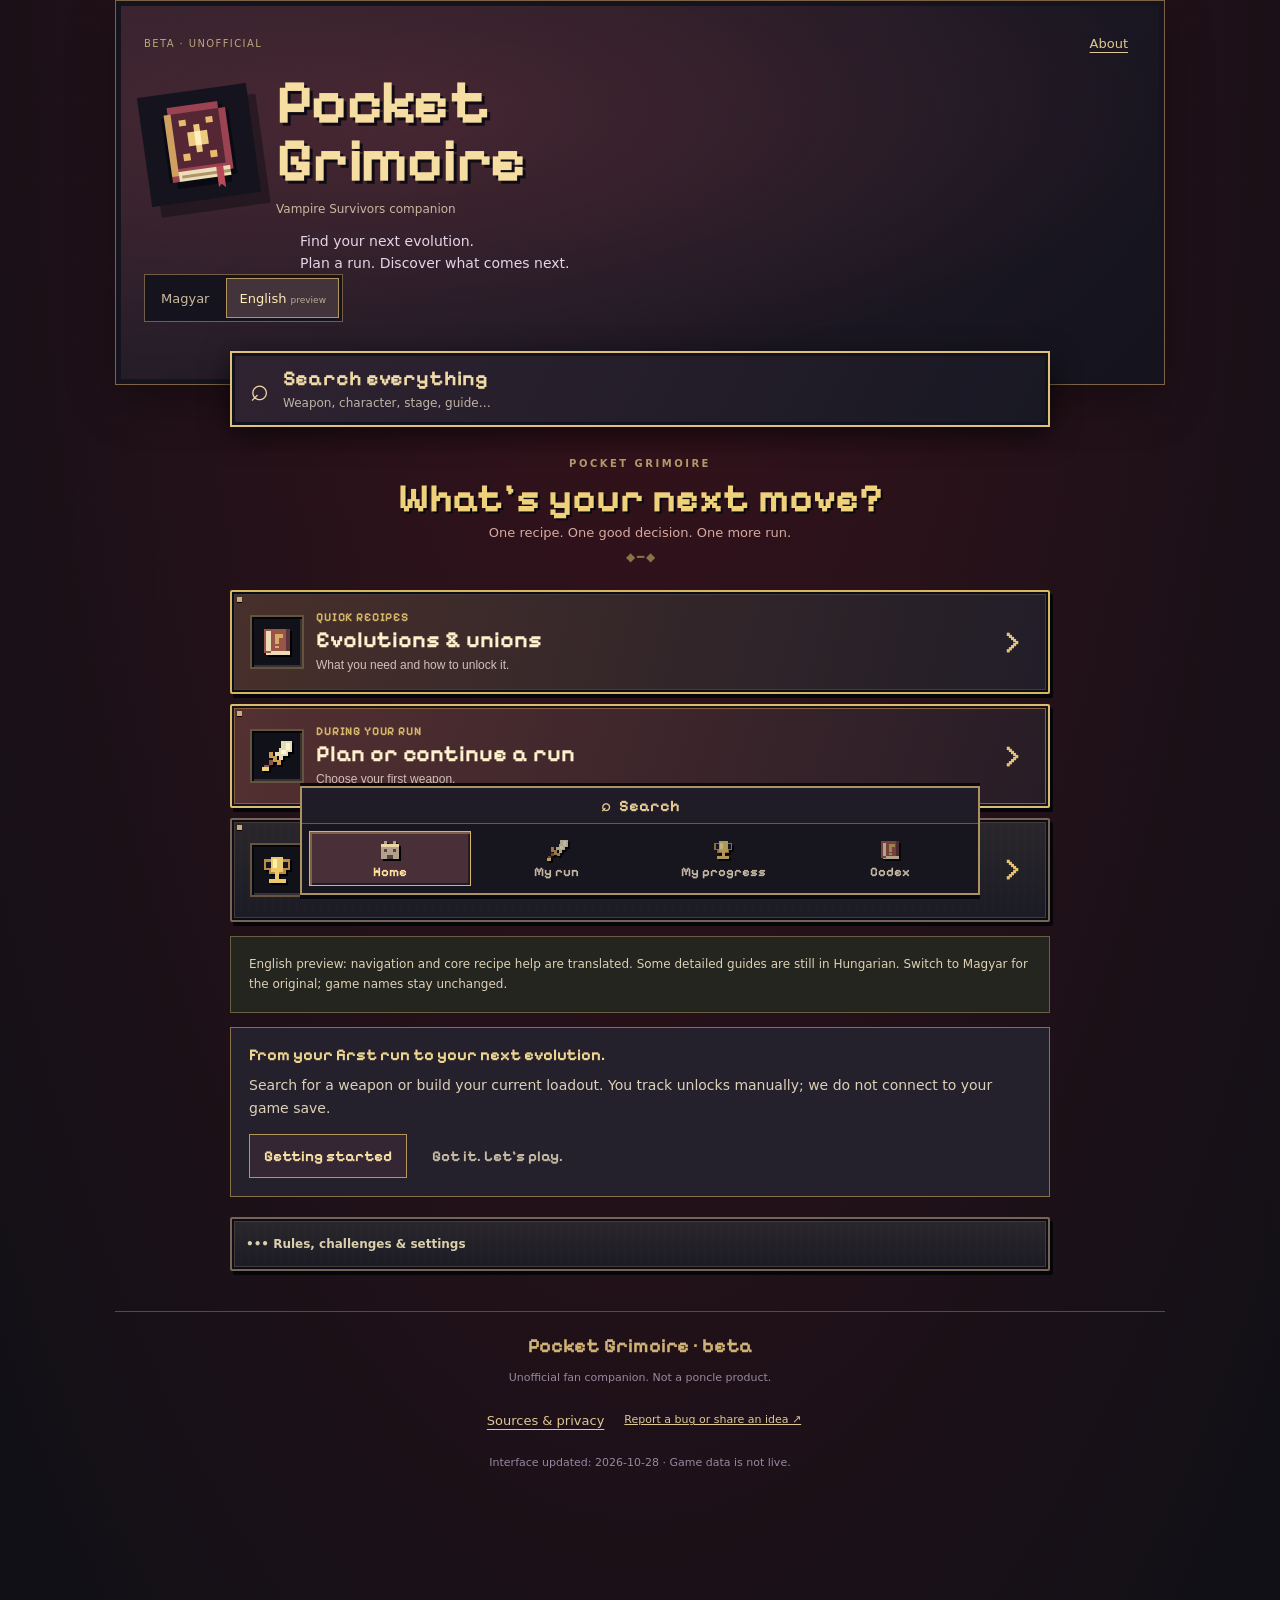
==== commit 390237c5: "Introduce Pocket Grimoire public beta with original branding and spoiler gates" ====
--- a/index.html
+++ b/index.html
@@ -1,8 +1,9 @@
 <!doctype html>
-<html lang="hu"><head><meta charset="utf-8"><meta name="viewport" content="width=device-width,initial-scale=1,viewport-fit=cover"><meta name="theme-color" content="#15091e"><meta name="apple-mobile-web-app-capable" content="yes"><meta name="apple-mobile-web-app-status-bar-style" content="black-translucent"><meta name="apple-mobile-web-app-title" content="Hentire Survivors"><link rel="manifest" href="manifest.json"><link rel="apple-touch-icon" sizes="180x180" href="apple-touch-icon.png"><title>Hentire Survivors ♥</title>
+<html lang="hu"><head><meta charset="utf-8"><meta name="viewport" content="width=device-width,initial-scale=1,viewport-fit=cover"><meta name="theme-color" content="#15091e"><meta name="apple-mobile-web-app-capable" content="yes"><meta name="apple-mobile-web-app-status-bar-style" content="black-translucent"><meta name="apple-mobile-web-app-title" content="Pocket Grimoire"><link rel="manifest" href="manifest.json"><link rel="apple-touch-icon" sizes="180x180" href="apple-touch-icon.png"><title>Pocket Grimoire — Vampire Survivors companion</title><meta name="description" content="Unofficial Vampire Survivors companion: evolution recipes, run planning, unlocks and spoiler-aware guides. Free beta."><meta name="referrer" content="strict-origin-when-cross-origin"><link rel="icon" type="image/svg+xml" href="icon.svg">
 <style>
 :root{--ink:#fff8e5;--muted:#cdbdd5;--rose:#c43161;--gold:#f6c65e;--night:#100817;--card:#21132e;--line:#4c345a}*{box-sizing:border-box}html{scroll-behavior:smooth}body{margin:0;color:var(--ink);font-family:ui-rounded,-apple-system,BlinkMacSystemFont,system-ui,sans-serif;background:radial-gradient(circle at 20% 0,#50163d 0,transparent 34rem),radial-gradient(circle at 100% 20%,#29255d 0,transparent 30rem),var(--night);min-height:100vh}body:before{content:"";position:fixed;inset:0;pointer-events:none;opacity:.12;background-image:url("data:image/svg+xml,%3Csvg xmlns='http://www.w3.org/2000/svg' width='90' height='90'%3E%3Cpath d='M45 1 51 34 84 45 51 51 45 84 39 51 6 45 39 39Z' fill='none' stroke='%23f5c45e'/%3E%3C/svg%3E")}a{color:inherit}.wrap{width:min(1080px,100%);margin:auto;padding:0 15px 90px}.hero{text-align:center;padding:54px 8px 28px}.eyebrow,.badge,.kind{text-transform:uppercase;letter-spacing:.16em;font-size:10px;font-weight:900;color:var(--gold)}h1,h2{font-family:Georgia,serif}.hero h1{font-size:clamp(40px,10vw,76px);line-height:.94;margin:14px 0;text-shadow:0 3px 0 #5b193b}.hero p{max-width:680px;margin:auto;color:#e3d5e7;line-height:1.6}.heart{display:inline-block;animation:beat 1.6s infinite}@keyframes beat{50%{transform:scale(1.2)}}.quick{display:grid;grid-template-columns:repeat(3,1fr);gap:10px;margin:22px 0}.quick article,.tip,.intro{padding:16px;border:1px solid var(--line);border-radius:18px;background:linear-gradient(145deg,#2b1837,#1b1025);box-shadow:0 12px 30px #05020866}.quick b{display:block;color:var(--gold);font-size:22px}.quick span{font-size:12px;color:var(--muted)}.intro{margin:0 0 18px;text-align:left}.intro h2{margin:0 0 7px;color:var(--gold);font-size:22px}.intro p{margin:0;color:#e3d5e7;line-height:1.55}.tip{line-height:1.5;border-color:#77502b;background:linear-gradient(135deg,#38201c,#20132b)}.tip strong{color:var(--gold)}.nav{position:sticky;top:0;z-index:5;margin:18px -15px 24px;padding:10px 15px;display:flex;gap:8px;overflow:auto;background:#100817df;backdrop-filter:blur(15px);border